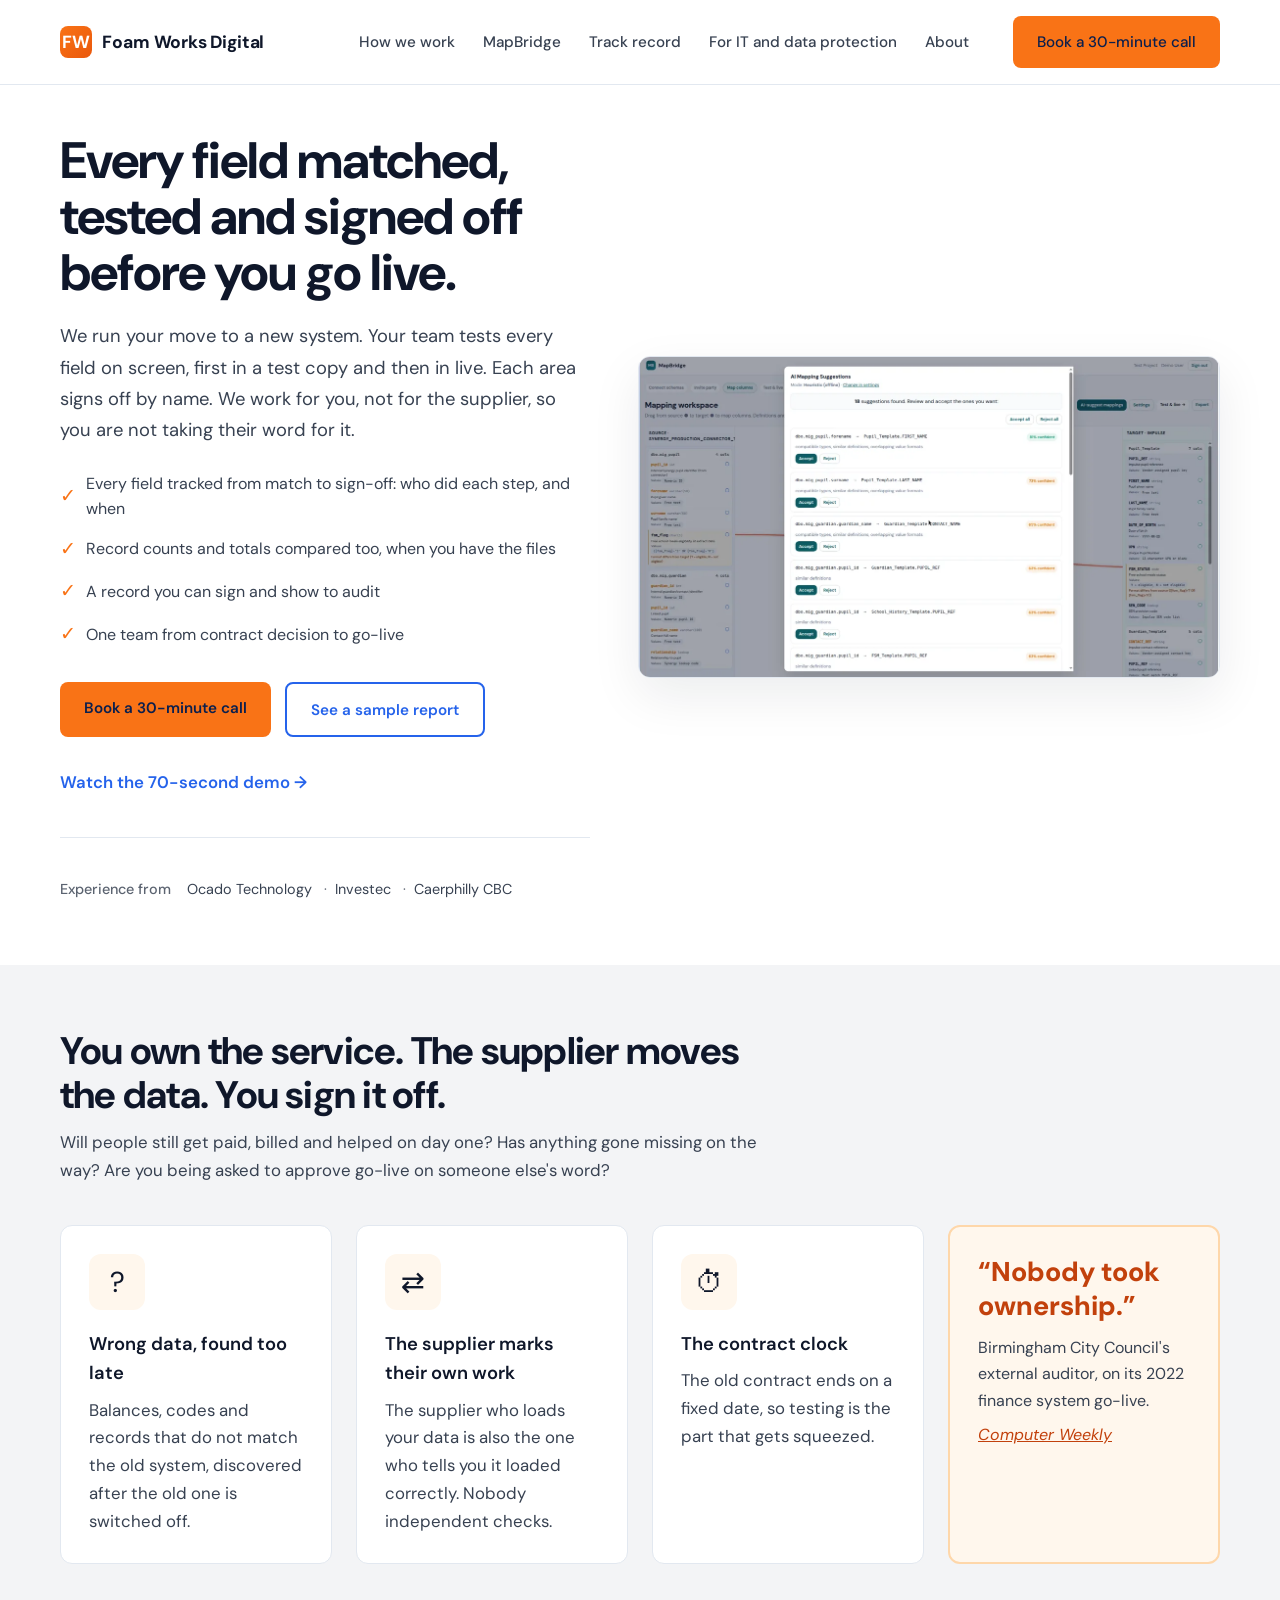
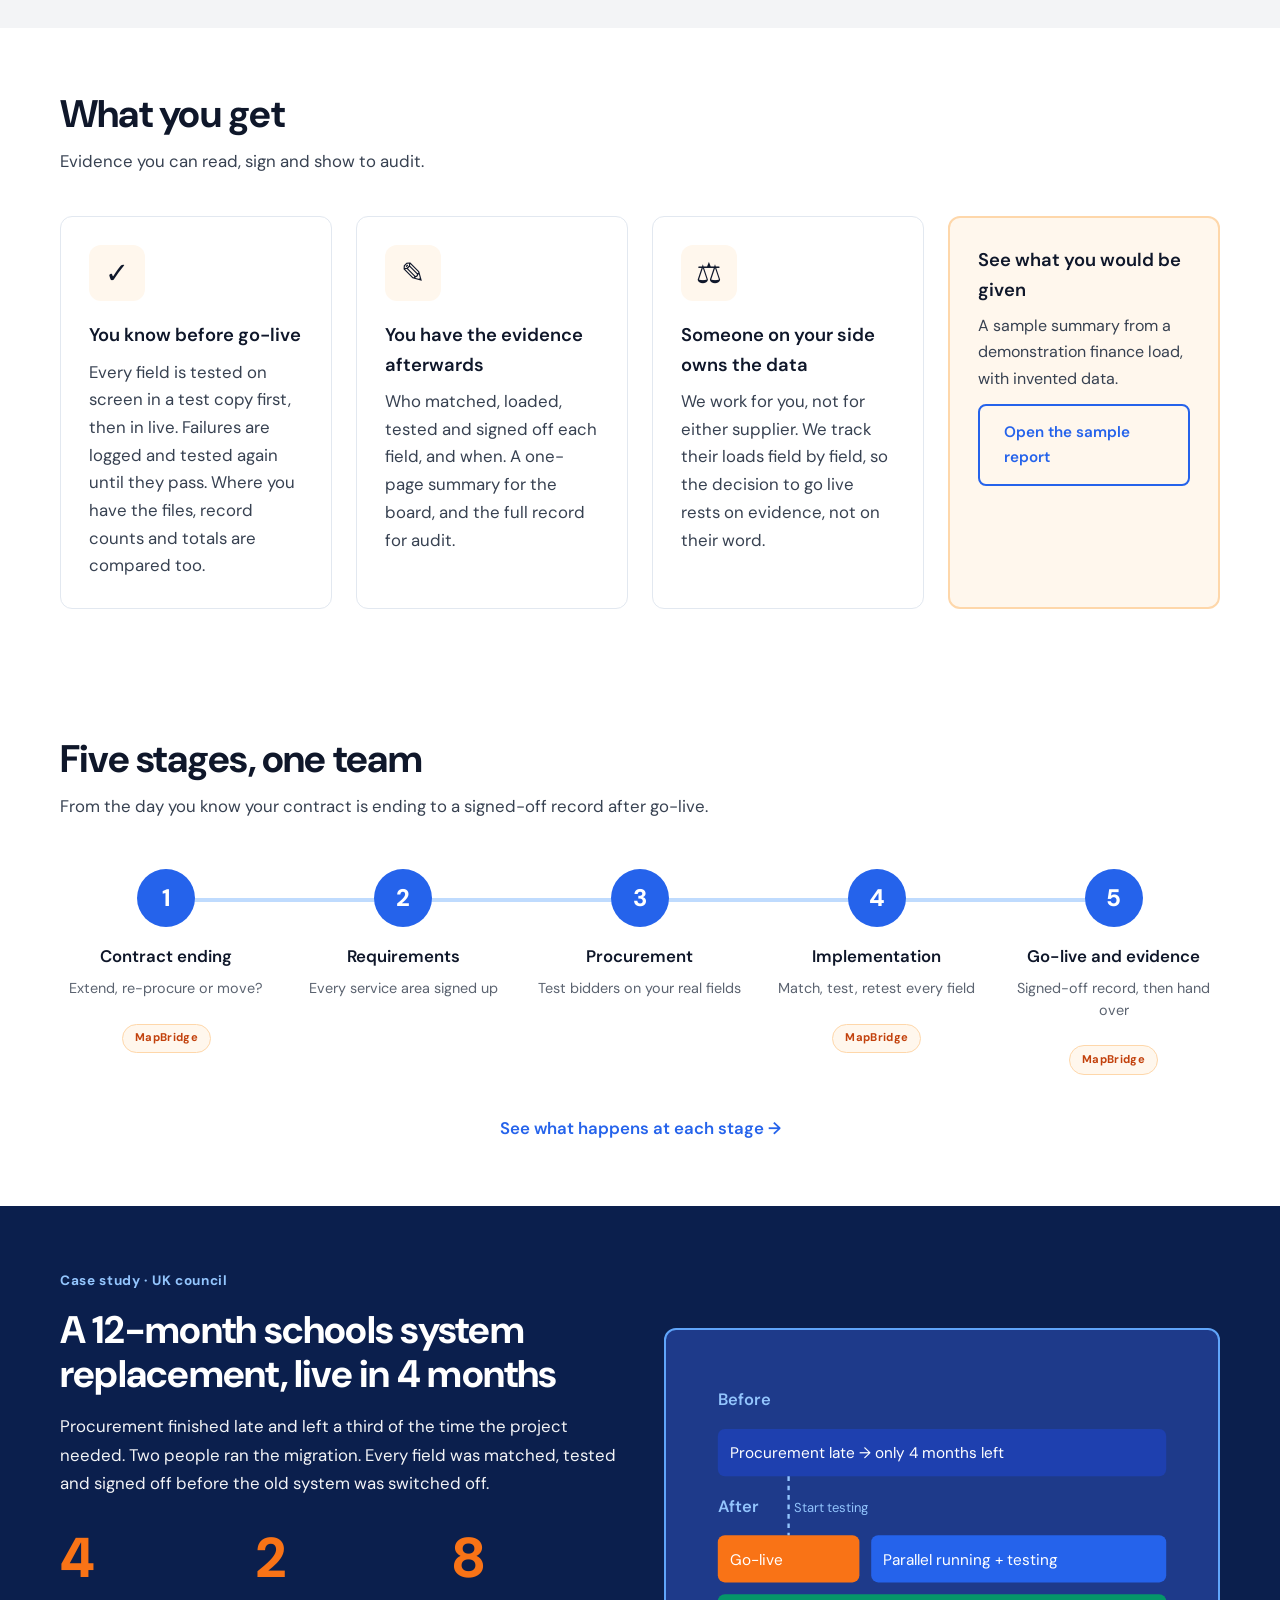
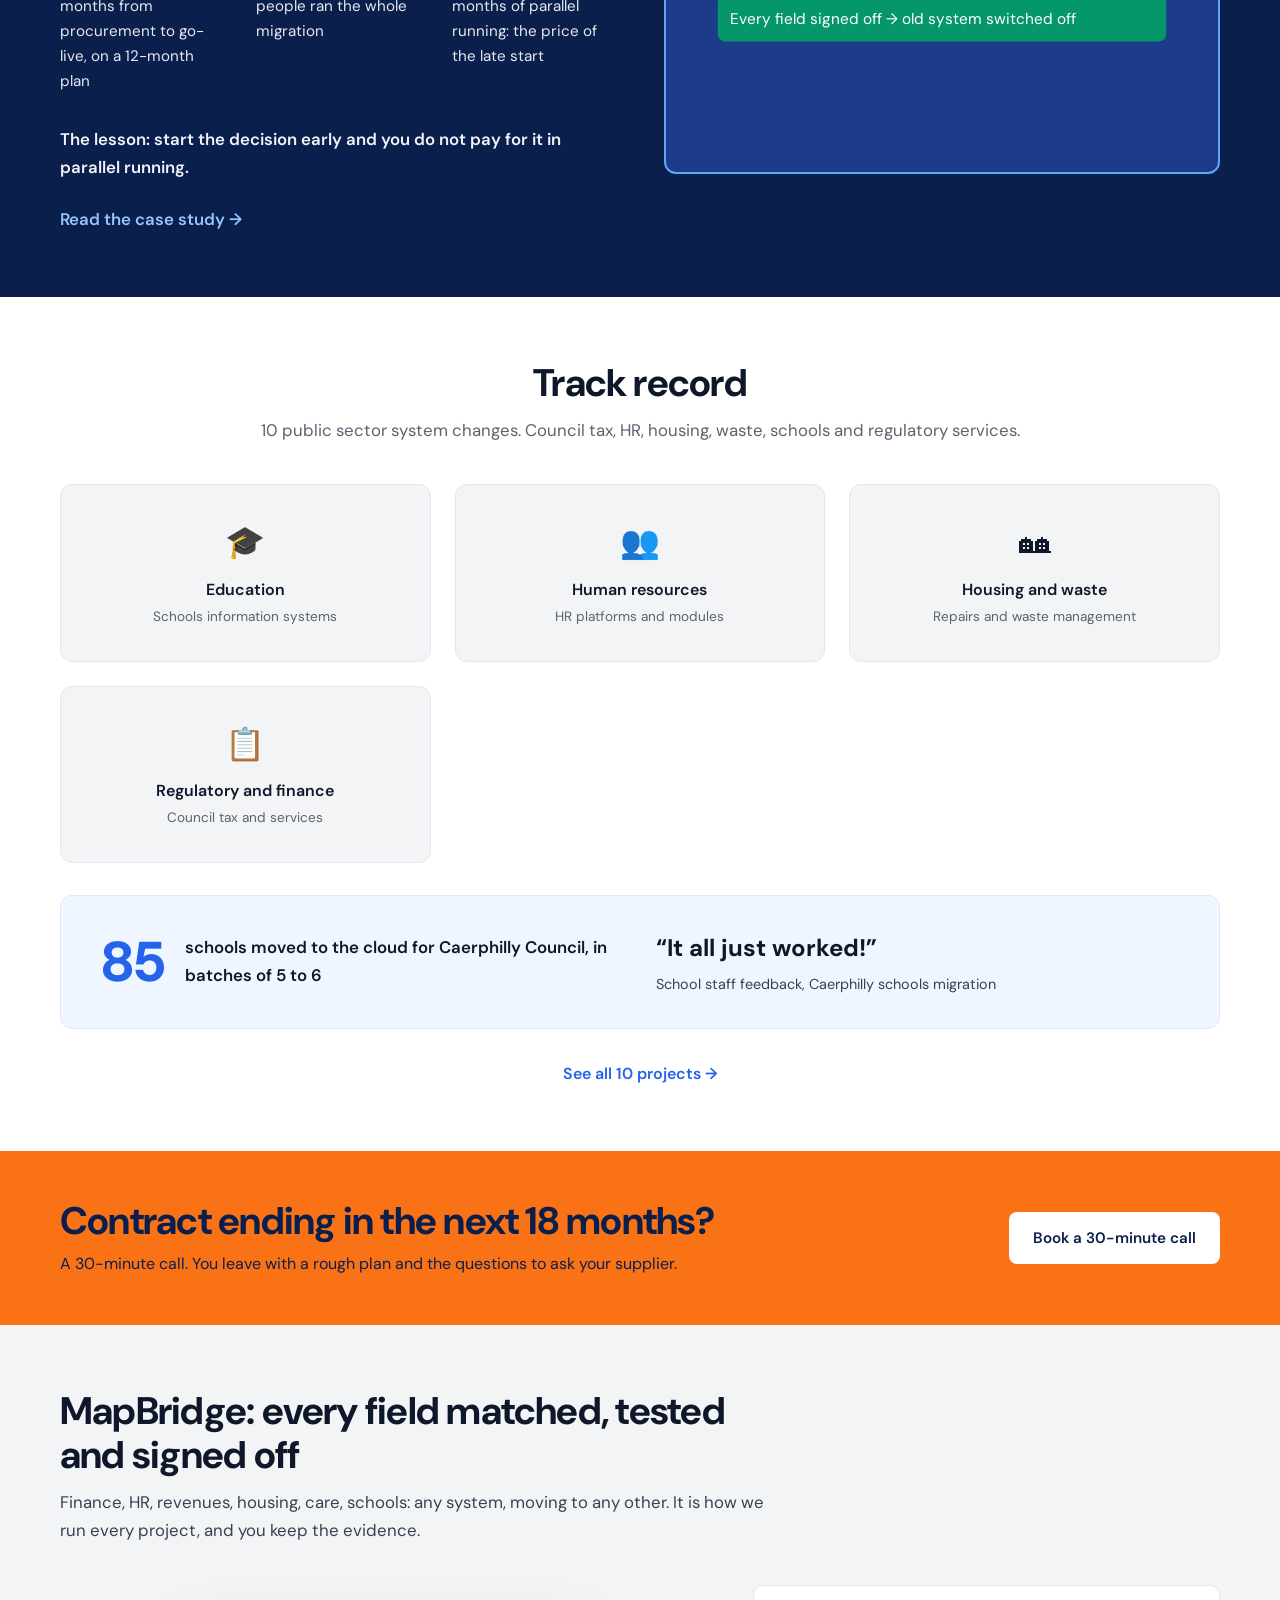
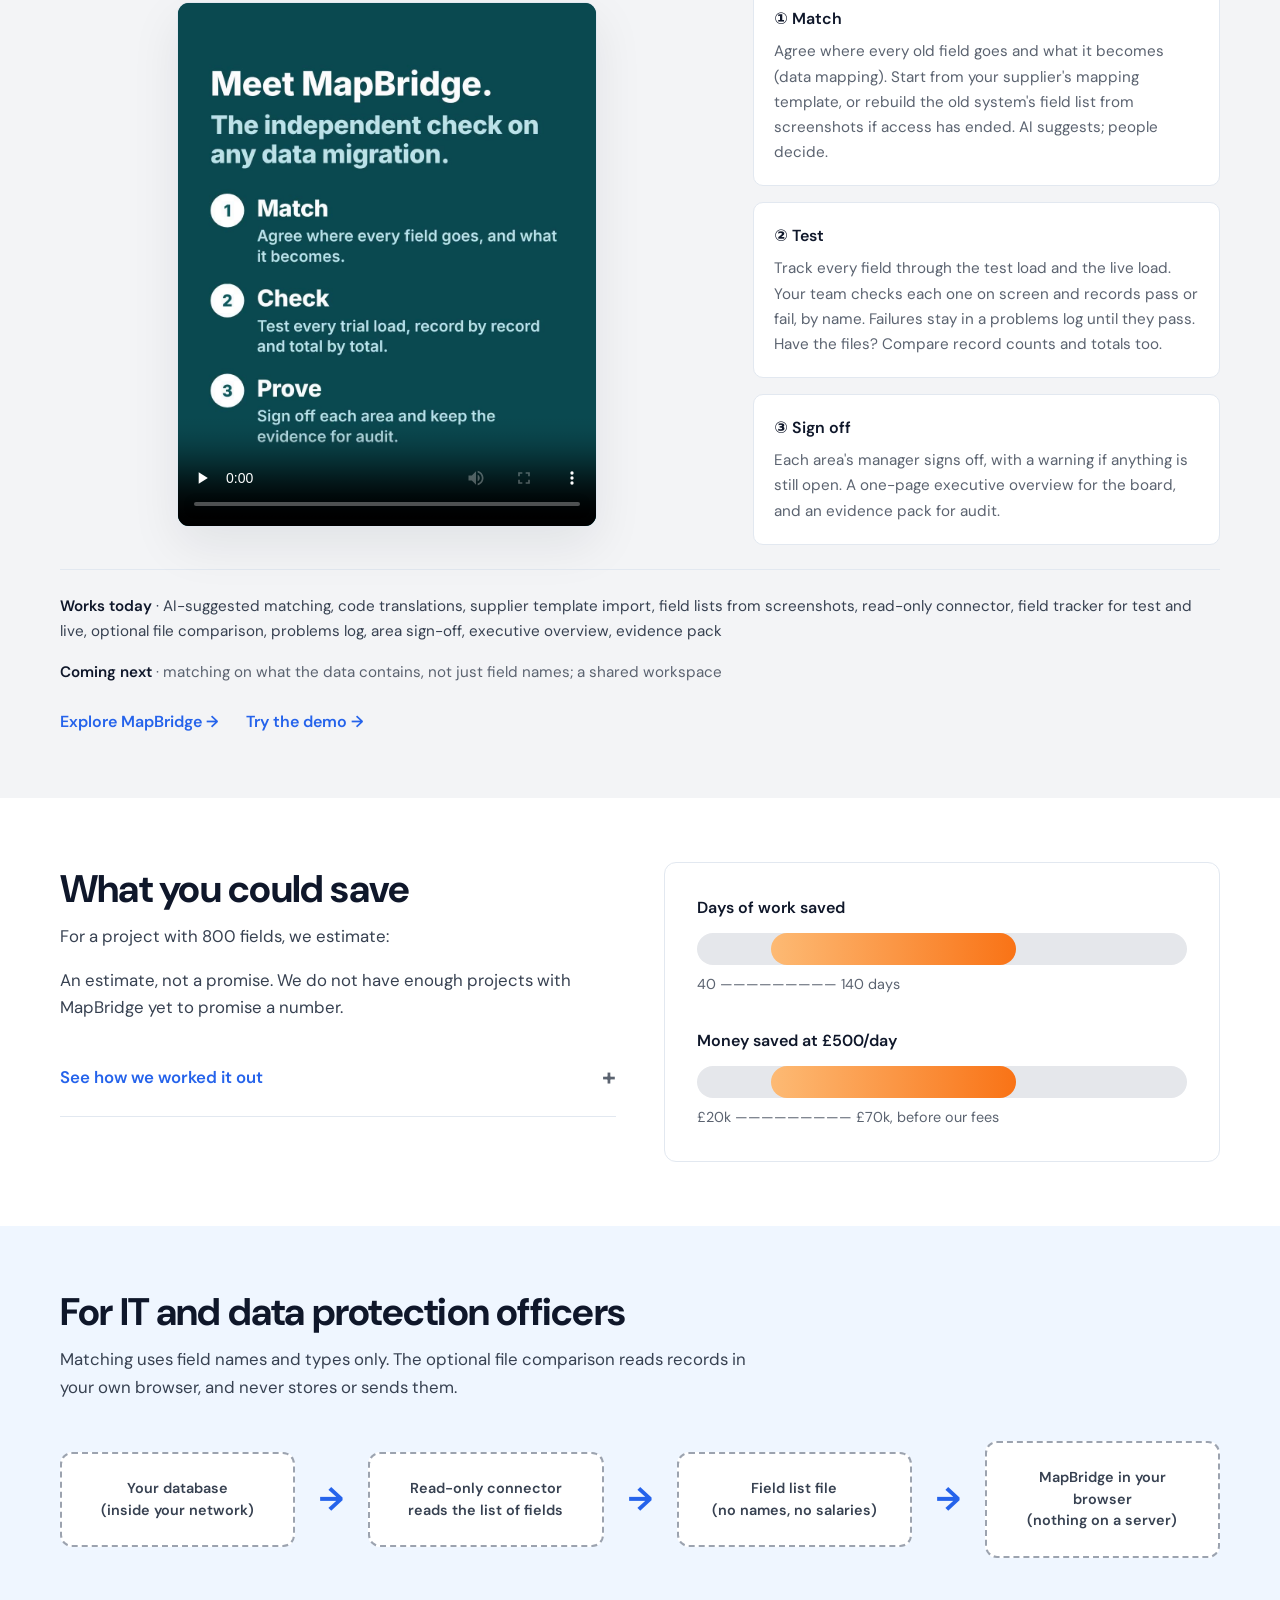
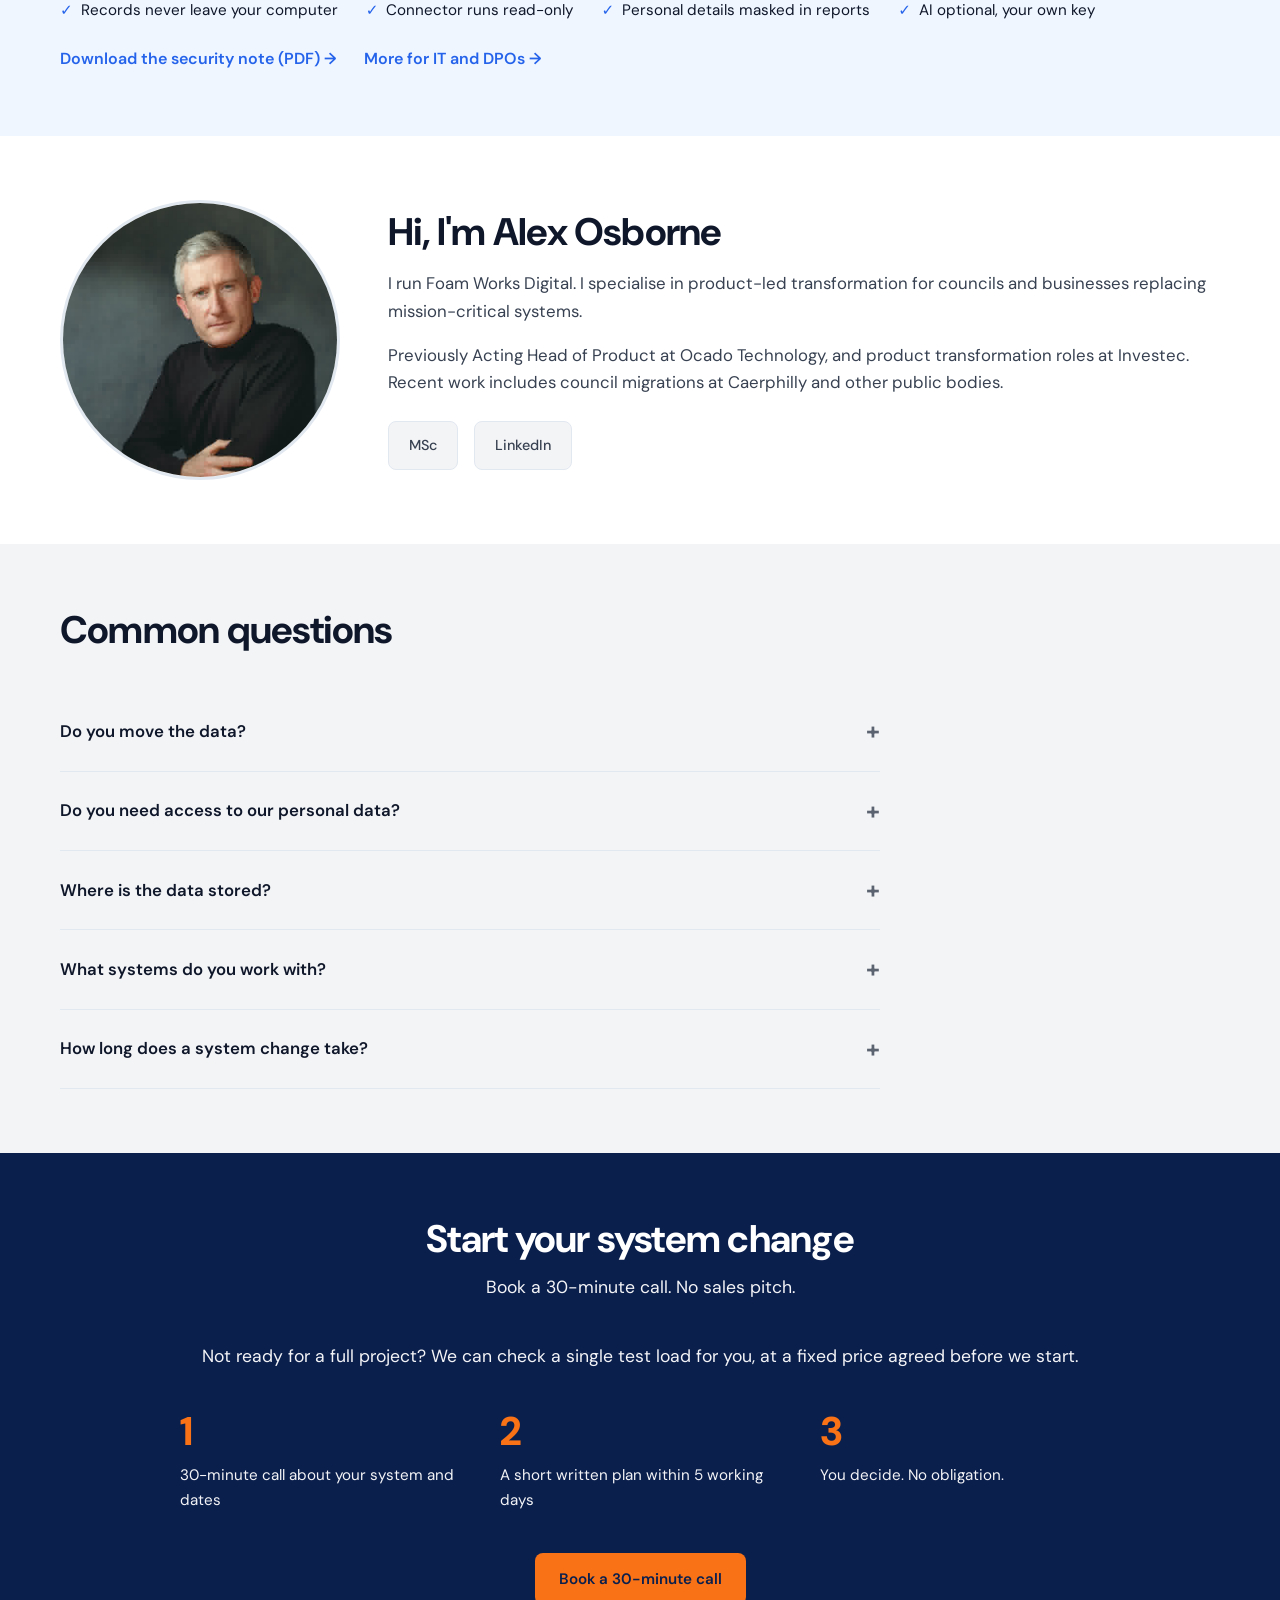
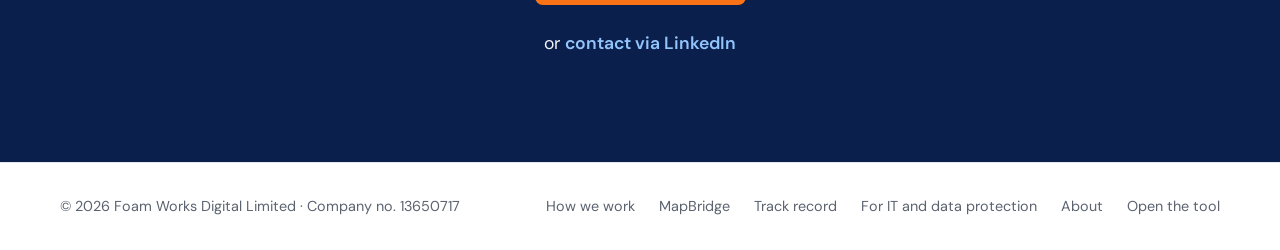
==== index.html @ 784fdf03 "Home page leads with field-by-field testing and sign-off The headline and promises led with comparin" ====
<!DOCTYPE html>
<html lang="en">
<head>
  <meta charset="UTF-8">
  <meta name="viewport" content="width=device-width, initial-scale=1.0">
  
  <title>Foam Works Digital – moving councils to new systems</title>
  <meta name="description" content="We run your move to a new finance, HR, housing or case system. Every field matched, tested on screen and signed off, with the evidence kept for audit.">
  
  <!-- Open Graph / Facebook -->
  <meta property="og:type" content="website">
  <meta property="og:url" content="https://hyperalz.github.io/Migration-tool/">
  <meta property="og:title" content="Foam Works Digital – moving councils to new systems">
  <meta property="og:description" content="We run your move to a new finance, HR, housing or case system. Every field matched, tested on screen and signed off.">
  <meta property="og:image" content="https://hyperalz.github.io/Migration-tool/assets/mapbridge-hero-screenshot.png">

  <!-- Twitter -->
  <meta property="twitter:card" content="summary_large_image">
  <meta property="twitter:url" content="https://hyperalz.github.io/Migration-tool/">
  <meta property="twitter:title" content="Foam Works Digital – moving councils to new systems">
  <meta property="twitter:description" content="We move councils to new systems, from contract decision to go-live. Every field matched, tested on screen and signed off.">
  <meta property="twitter:image" content="https://hyperalz.github.io/Migration-tool/assets/mapbridge-hero-screenshot.png">
  
  <!-- Favicon -->
  <link rel="icon" type="image/svg+xml" href="data:image/svg+xml,<svg xmlns='http://www.w3.org/2000/svg' viewBox='0 0 100 100'><rect width='100' height='100' rx='22' fill='%23F97316'/><text x='50' y='67' font-family='Arial,sans-serif' font-size='46' font-weight='700' text-anchor='middle' fill='white'>FW</text></svg>">
  
  <link rel="preconnect" href="https://fonts.googleapis.com">
  <link rel="preconnect" href="https://fonts.gstatic.com" crossorigin>
  <link href="https://fonts.googleapis.com/css2?family=DM+Sans:opsz,wght@9..40,400;9..40,500;9..40,600;9..40,700&display=swap" rel="stylesheet">
  <script type="application/ld+json">
[
  {
    "@context": "https://schema.org",
    "@type": "ProfessionalService",
    "name": "Foam Works Digital",
    "legalName": "Foam Works Digital Limited",
    "url": "https://hyperalz.github.io/Migration-tool/",
    "image": "https://hyperalz.github.io/Migration-tool/assets/mapbridge-hero-screenshot.png",
    "description": "We move councils to new systems: finance, HR, housing, care and schools systems, from contract decision to signed-off go-live.",
    "areaServed": "GB",
    "founder": {
      "@type": "Person",
      "name": "Alex Osborne",
      "sameAs": "https://www.linkedin.com/in/alexosfwd/"
    }
  },
  {
    "@context": "https://schema.org",
    "@type": "FAQPage",
    "mainEntity": [
      {
        "@type": "Question",
        "name": "Do you move the data?",
        "acceptedAnswer": {
          "@type": "Answer",
          "text": "No. We help you and your supplier agree which fields match. Your supplier writes the queries that move the data."
        }
      },
      {
        "@type": "Question",
        "name": "Do you need access to our personal data?",
        "acceptedAnswer": {
          "@type": "Answer",
          "text": "Not to match fields: that uses field names and types only. For the optional file comparison, MapBridge reads extract files that contain real records, but only in your own browser. The rows are never saved or sent to us or any server, and fields marked as personal are masked in reports."
        }
      },
      {
        "@type": "Question",
        "name": "Where is the data stored?",
        "acceptedAnswer": {
          "@type": "Answer",
          "text": "In your web browser on your computer. Not on a server. When you close the browser, the data stays on your computer unless you clear your browser data."
        }
      },
      {
        "@type": "Question",
        "name": "What systems do you work with?",
        "acceptedAnswer": {
          "@type": "Answer",
          "text": "We work with finance, HR, housing, CRM, care and schools systems. The read-only connector supports SQL Server and Oracle. For other systems, we upload field lists as CSV or JSON."
        }
      },
      {
        "@type": "Question",
        "name": "How long does a system change take?",
        "acceptedAnswer": {
          "@type": "Answer",
          "text": "It depends on the size of your system and how much time you have before go-live. A typical project is 6 to 12 months. Start before your contract ends if you can."
        }
      }
    ]
  }
]
  </script>
  <link rel="canonical" href="https://hyperalz.github.io/Migration-tool/">
  <link rel="stylesheet" href="styles.css">
</head>
<body>
  <a href="#main" class="skip-link">Skip to main content</a>

  <!-- Navigation -->
  <nav>
    <div class="wrap nav-inner">
      <a href="index.html" class="logo">
        <div class="logo-mark">FW</div>
        Foam Works Digital
      </a>
      <div class="nav-links" id="nav-links">
        <a href="how-we-work.html">How we work</a>
        <a href="mapbridge.html">MapBridge</a>
        <a href="case-studies.html">Track record</a>
        <a href="it-and-dpo.html">For IT and data protection</a>
        <a href="about.html">About</a>
        <!-- TODO: Replace with real booking link when available -->
        <a href="https://www.linkedin.com/in/alexosfwd/" class="btn btn-primary" style="margin-left: 1rem;">Book a 30-minute call</a>
      </div>
      <button class="mobile-menu-btn" id="mobile-menu-btn" aria-label="Menu" aria-expanded="false" aria-controls="nav-links">
        <svg width="24" height="24" viewBox="0 0 24 24" fill="none" stroke="currentColor" stroke-width="2">
          <line x1="3" y1="12" x2="21" y2="12"></line>
          <line x1="3" y1="6" x2="21" y2="6"></line>
          <line x1="3" y1="18" x2="21" y2="18"></line>
        </svg>
      </button>
    </div>
  </nav>

  <main id="main">

  <!-- Hero -->
  <header class="hero">
    <div class="wrap">
      <div class="hero-grid">
        <div>
          <h1>Every field matched, tested and signed off before you go live.</h1>
          <p class="lead">We run your move to a new system. Your team tests every field on screen, first in a test copy and then in live. Each area signs off by name. We work for you, not for the supplier, so you are not taking their word for it.</p>
          <ul class="hero-checks">
            <li>Every field tracked from match to sign-off: who did each step, and when</li>
            <li>Record counts and totals compared too, when you have the files</li>
            <li>A record you can sign and show to audit</li>
            <li>One team from contract decision to go-live</li>
          </ul>
          <div class="hero-actions">
            <!-- TODO: Replace with real booking link -->
            <a href="https://www.linkedin.com/in/alexosfwd/" class="btn btn-primary">Book a 30-minute call</a>
            <a href="assets/sample-data-check-summary.pdf" class="btn btn-secondary">See a sample report</a>
          </div>
          <p class="hero-demo-link"><a href="#mapbridge">Watch the 70-second demo →</a></p>
          <div class="experience-strip">
            <span class="experience-label">Experience from</span>
            <div class="experience-items">
              <span>Ocado Technology</span>
              <span>Investec</span>
              <span>Caerphilly CBC</span>
            </div>
          </div>
        </div>
        <div class="hero-image">
          <img src="assets/mapbridge-suggestions.webp" width="1184" height="653" alt="MapBridge showing AI-suggested field matches with confidence scores and approval workflow">
        </div>
      </div>
    </div>
  </header>

  <!-- The problem, in the buyer's terms -->
  <section class="section-grey">
    <div class="wrap">
      <div class="section-head">
        <h2>You own the service. The supplier moves the data. You sign it off.</h2>
        <p>Will people still get paid, billed and helped on day one? Has anything gone missing on the way? Are you being asked to approve go-live on someone else's word?</p>
      </div>
      <div class="problem-grid">
        <div class="problem-card">
          <div class="problem-icon">?</div>
          <h3>Wrong data, found too late</h3>
          <p>Balances, codes and records that do not match the old system, discovered after the old one is switched off.</p>
        </div>
        <div class="problem-card">
          <div class="problem-icon">⇄</div>
          <h3>The supplier marks their own work</h3>
          <p>The supplier who loads your data is also the one who tells you it loaded correctly. Nobody independent checks.</p>
        </div>
        <div class="problem-card">
          <div class="problem-icon">⏱</div>
          <h3>The contract clock</h3>
          <p>The old contract ends on a fixed date, so testing is the part that gets squeezed.</p>
        </div>
        <div class="problem-card stat-card">
          <div class="big-number" style="font-size:1.7rem;line-height:1.25">“Nobody took ownership.”</div>
          <p>Birmingham City Council's external auditor, on its 2022 finance system go-live.</p>
          <p class="stat-source"><a href="https://www.computerweekly.com/news/366620333/Why-did-IT-suppliers-allow-Birmingham-City-Council-to-go-live-with-Oracle" target="_blank" rel="noopener">Computer Weekly</a></p>
        </div>
      </div>
    </div>
  </section>

  <!-- What you get -->
  <section class="section-white">
    <div class="wrap">
      <div class="section-head">
        <h2>What you get</h2>
        <p>Evidence you can read, sign and show to audit.</p>
      </div>
      <div class="problem-grid">
        <div class="problem-card">
          <div class="problem-icon">✓</div>
          <h3>You know before go-live</h3>
          <p>Every field is tested on screen in a test copy first, then in live. Failures are logged and tested again until they pass. Where you have the files, record counts and totals are compared too.</p>
        </div>
        <div class="problem-card">
          <div class="problem-icon">✎</div>
          <h3>You have the evidence afterwards</h3>
          <p>Who matched, loaded, tested and signed off each field, and when. A one-page summary for the board, and the full record for audit.</p>
        </div>
        <div class="problem-card">
          <div class="problem-icon">⚖</div>
          <h3>Someone on your side owns the data</h3>
          <p>We work for you, not for either supplier. We track their loads field by field, so the decision to go live rests on evidence, not on their word.</p>
        </div>
        <div class="problem-card stat-card">
          <h3>See what you would be given</h3>
          <p>A sample summary from a demonstration finance load, with invented data.</p>
          <p style="margin-top:0.75rem"><a href="assets/sample-data-check-summary.pdf" class="btn btn-secondary">Open the sample report</a></p>
        </div>
      </div>
    </div>
  </section>

  <!-- Five stages -->
  <section class="section-white" id="stages">
    <div class="wrap">
      <div class="section-head">
        <h2>Five stages, one team</h2>
        <p>From the day you know your contract is ending to a signed-off record after go-live.</p>
      </div>
      <div class="timeline">
        <div class="timeline-step">
          <div class="step-number">1</div>
          <div class="step-title">Contract ending</div>
          <p class="step-desc">Extend, re-procure or move?</p>
          <span class="mapbridge-badge">MapBridge</span>
        </div>
        <div class="timeline-step">
          <div class="step-number">2</div>
          <div class="step-title">Requirements</div>
          <p class="step-desc">Every service area signed up</p>
        </div>
        <div class="timeline-step">
          <div class="step-number">3</div>
          <div class="step-title">Procurement</div>
          <p class="step-desc">Test bidders on your real fields</p>
        </div>
        <div class="timeline-step">
          <div class="step-number">4</div>
          <div class="step-title">Implementation</div>
          <p class="step-desc">Match, test, retest every field</p>
          <span class="mapbridge-badge">MapBridge</span>
        </div>
        <div class="timeline-step">
          <div class="step-number">5</div>
          <div class="step-title">Go-live and evidence</div>
          <p class="step-desc">Signed-off record, then hand over</p>
          <span class="mapbridge-badge">MapBridge</span>
        </div>
      </div>
      <div class="timeline-cta">
        <a href="how-we-work.html">See what happens at each stage →</a>
      </div>
    </div>
  </section>

  <!-- Case study -->
  <section class="section-navy">
    <div class="wrap">
      <div class="case-study-grid">
        <div>
          <p class="case-label">Case study · UK council</p>
          <h2>A 12-month schools system replacement, live in 4 months</h2>
          <p class="case-summary">Procurement finished late and left a third of the time the project needed. Two people ran the migration. Every field was matched, tested and signed off before the old system was switched off.</p>
          <div class="case-numbers">
            <div class="case-number">
              <div class="big-number">4</div>
              <p>months from procurement to go-live, on a 12-month plan</p>
            </div>
            <div class="case-number">
              <div class="big-number">2</div>
              <p>people ran the whole migration</p>
            </div>
            <div class="case-number">
              <div class="big-number">8</div>
              <p>months of parallel running: the price of the late start</p>
            </div>
          </div>
          <p class="case-lesson">The lesson: start the decision early and you do not pay for it in parallel running.</p>
          <!-- TODO: Add named or anonymised quote with permission from council
          <p class="case-quote">"Quote from the council's project sponsor." — Name, Role</p>
          -->
          <a href="case-studies.html" class="case-link">Read the case study →</a>
        </div>
        <div class="case-timeline">
          <svg viewBox="0 0 400 300" xmlns="http://www.w3.org/2000/svg">
            <text x="10" y="30" fill="#93c5fd" font-size="14" font-weight="600">Before</text>
            <rect x="10" y="50" width="380" height="40" fill="#1e40af" rx="6"/>
            <text x="20" y="75" fill="white" font-size="13">Procurement late → only 4 months left</text>
            
            <text x="10" y="120" fill="#93c5fd" font-size="14" font-weight="600">After</text>
            <rect x="10" y="140" width="120" height="40" fill="#F97316" rx="6"/>
            <text x="20" y="165" fill="white" font-size="13">Go-live</text>
            
            <rect x="140" y="140" width="250" height="40" fill="#2563EB" rx="6"/>
            <text x="150" y="165" fill="white" font-size="13">Parallel running + testing</text>
            
            <rect x="10" y="190" width="380" height="40" fill="#059669" rx="6"/>
            <text x="20" y="215" fill="white" font-size="13">Every field signed off → old system switched off</text>
            
            <line x1="70" y1="90" x2="70" y2="140" stroke="#93c5fd" stroke-width="2" stroke-dasharray="4"/>
            <text x="75" y="120" fill="#93c5fd" font-size="11">Start testing</text>
          </svg>
        </div>
      </div>
      <!-- TODO: Confirm council consent before publishing case study details -->
    </div>
  </section>

  <!-- Track Record Strip -->
  <section class="section-white">
    <div class="wrap">
      <div style="text-align: center; margin-bottom: 2.5rem;">
        <h2>Track record</h2>
        <p style="color: var(--muted); margin-top: 0.5rem;">10 public sector system changes. Council tax, HR, housing, waste, schools and regulatory services.</p>
      </div>
      <div style="display: grid; grid-template-columns: repeat(auto-fit, minmax(280px, 1fr)); gap: 1.5rem; margin-bottom: 2rem;">
        <div style="background: var(--grey-bg); border: 1px solid var(--line); border-radius: var(--radius); padding: 2rem; text-align: center;">
          <div style="font-size: 2rem; margin-bottom: 0.5rem;">🎓</div>
          <h3 style="font-size: 1rem; margin-bottom: 0.25rem;">Education</h3>
          <p style="font-size: 0.85rem; color: var(--muted);">Schools information systems</p>
        </div>
        <div style="background: var(--grey-bg); border: 1px solid var(--line); border-radius: var(--radius); padding: 2rem; text-align: center;">
          <div style="font-size: 2rem; margin-bottom: 0.5rem;">👥</div>
          <h3 style="font-size: 1rem; margin-bottom: 0.25rem;">Human resources</h3>
          <p style="font-size: 0.85rem; color: var(--muted);">HR platforms and modules</p>
        </div>
        <div style="background: var(--grey-bg); border: 1px solid var(--line); border-radius: var(--radius); padding: 2rem; text-align: center;">
          <div style="font-size: 2rem; margin-bottom: 0.5rem;">🏘</div>
          <h3 style="font-size: 1rem; margin-bottom: 0.25rem;">Housing and waste</h3>
          <p style="font-size: 0.85rem; color: var(--muted);">Repairs and waste management</p>
        </div>
        <div style="background: var(--grey-bg); border: 1px solid var(--line); border-radius: var(--radius); padding: 2rem; text-align: center;">
          <div style="font-size: 2rem; margin-bottom: 0.5rem;">📋</div>
          <h3 style="font-size: 1rem; margin-bottom: 0.25rem;">Regulatory and finance</h3>
          <p style="font-size: 0.85rem; color: var(--muted);">Council tax and services</p>
        </div>
      </div>
      <figure class="proof-card">
        <div class="proof-stat">
          <div class="big-number">85</div>
          <p>schools moved to the cloud for Caerphilly Council, in batches of 5 to 6</p>
        </div>
        <blockquote>
          <p>“It all just worked!”</p>
          <figcaption>School staff feedback, Caerphilly schools migration</figcaption>
        </blockquote>
      </figure>
      <div style="text-align: center;">
        <a href="case-studies.html" style="color: var(--blue); font-weight: 600; text-decoration: none; font-size: 1rem;">See all 10 projects →</a>
      </div>
    </div>
  </section>

  <!-- Mid-page CTA -->
  <section class="section-orange" style="padding: 3rem 0;">
    <div class="wrap cta-band">
      <div>
        <h2>Contract ending in the next 18 months?</h2>
        <p>A 30-minute call. You leave with a rough plan and the questions to ask your supplier.</p>
      </div>
      <!-- TODO: Replace with real booking link -->
      <a href="https://www.linkedin.com/in/alexosfwd/" class="btn btn-white">Book a 30-minute call</a>
    </div>
  </section>

  <!-- MapBridge -->
  <section class="section-grey" id="mapbridge">
    <div class="wrap">
      <div class="section-head">
        <h2>MapBridge: every field matched, tested and signed off</h2>
        <p>Finance, HR, revenues, housing, care, schools: any system, moving to any other. It is how we run every project, and you keep the evidence.</p>
      </div>
      <div class="mapbridge-grid">
        <div class="mapbridge-screenshot mapbridge-video">
          <video controls preload="none" playsinline poster="assets/mapbridge-demo-poster.jpg" width="1080" height="1350" style="width:100%;height:auto;display:block;background:#0b4a50">
            <source src="assets/mapbridge-demo.mp4" type="video/mp4">
            <a href="assets/mapbridge-demo.mp4">Watch the MapBridge demo (MP4, 70 seconds)</a>
          </video>
        </div>
        <div class="feature-cards">
          <div class="feature-card">
            <h3>① Match</h3>
            <p>Agree where every old field goes and what it becomes (data mapping). Start from your supplier's mapping template, or rebuild the old system's field list from screenshots if access has ended. AI suggests; people decide.</p>
          </div>
          <div class="feature-card">
            <h3>② Test</h3>
            <p>Track every field through the test load and the live load. Your team checks each one on screen and records pass or fail, by name. Failures stay in a problems log until they pass. Have the files? Compare record counts and totals too.</p>
          </div>
          <div class="feature-card">
            <h3>③ Sign off</h3>
            <p>Each area's manager signs off, with a warning if anything is still open. A one-page executive overview for the board, and an evidence pack for audit.</p>
          </div>
        </div>
      </div>
      <div class="feature-status">
        <p><strong>Works today</strong> · AI-suggested matching, code translations, supplier template import, field lists from screenshots, read-only connector, field tracker for test and live, optional file comparison, problems log, area sign-off, executive overview, evidence pack</p>
        <p><span><strong>Coming next</strong> · matching on what the data contains, not just field names; a shared workspace</span></p>
      </div>
      <div class="feature-links">
        <a href="mapbridge.html">Explore MapBridge →</a>
        <a href="app.html">Try the demo →</a>
      </div>
    </div>
  </section>

  <!-- What you could save -->
  <section class="section-white">
    <div class="wrap">
      <div class="savings-grid">
        <div class="section-head">
          <h2>What you could save</h2>
          <p>For a project with 800 fields, we estimate:</p>
          <p class="savings-note">An estimate, not a promise. We do not have enough projects with MapBridge yet to promise a number. </p>
          <details class="savings-working">
            <summary>See how we worked it out</summary>
            <p>40 to 140 days across 800 fields is roughly 25 to 80 minutes saved per field. That is the time spent finding the matching field, agreeing code translations, writing the first SQL and chasing sign-off by email and spreadsheet.</p>
            <p>Money saved is those days at a £500 day rate: 40 × £500 = £20k, 140 × £500 = £70k. Your day rate and field count will change the answer.</p>
          </details>
        </div>
        <div class="savings-chart">
          <div class="bar-group">
            <div class="bar-label">Days of work saved</div>
            <div class="bar">
              <div class="bar-fill" style="left: 15%; right: 35%;"></div>
            </div>
            <div class="bar-range">40 ————————— 140 days</div>
          </div>
          <div class="bar-group">
            <div class="bar-label">Money saved at £500/day</div>
            <div class="bar">
              <div class="bar-fill" style="left: 15%; right: 35%;"></div>
            </div>
            <div class="bar-range">£20k ————————— £70k, before our fees</div>
          </div>
        </div>
      </div>
    </div>
  </section>

  <!-- For IT & DPOs -->
  <section class="section-blue-light">
    <div class="wrap">
      <div class="section-head">
        <h2>For IT and data protection officers</h2>
        <p>Matching uses field names and types only. The optional file comparison reads records in your own browser, and never stores or sends them.</p>
      </div>
      <div class="data-flow">
        <div class="flow-box">
          Your database<br>(inside your network)
        </div>
        <div class="flow-arrow">→</div>
        <div class="flow-box">
          Read-only connector<br>reads the list of fields
        </div>
        <div class="flow-arrow">→</div>
        <div class="flow-box">
          Field list file<br>(no names, no salaries)
        </div>
        <div class="flow-arrow">→</div>
        <div class="flow-box">
          MapBridge in your browser<br>(nothing on a server)
        </div>
      </div>
      <div class="flow-checks">
        <span>Records never leave your computer</span>
        <span>Connector runs read-only</span>
        <span>Personal details masked in reports</span>
        <span>AI optional, your own key</span>
      </div>
      <div class="flow-link">
        <a href="assets/mapbridge-security-note.pdf">Download the security note (PDF) →</a>
        <a href="it-and-dpo.html">More for IT and DPOs →</a>
      </div>
    </div>
  </section>

  <!-- About -->
  <section class="section-white">
    <div class="wrap">
      <div class="about-grid">
        <img src="assets/alex-osborne.jpg" width="560" height="560" loading="lazy" alt="Alex Osborne" class="headshot" style="object-fit: cover;">
        <div class="about-bio">
          <h2>Hi, I'm Alex Osborne</h2>
          <p>I run Foam Works Digital. I specialise in product-led transformation for councils and businesses replacing mission-critical systems.</p>
          <p>Previously Acting Head of Product at Ocado Technology, and product transformation roles at Investec. Recent work includes council migrations at Caerphilly and other public bodies.</p>
          <div class="credentials">
            <div class="credential-box">MSc</div>
            <a href="https://www.linkedin.com/in/alexosfwd/" class="credential-box">LinkedIn</a>
          </div>
        </div>
      </div>
    </div>
  </section>

  <!-- FAQ -->
  <section class="section-grey">
    <div class="wrap">
      <div class="section-head">
        <h2>Common questions</h2>
      </div>
      <div class="faq-list">
        <details>
          <summary>Do you move the data?</summary>
          <p>No. We help you and your supplier agree which fields match. Your supplier writes the queries that move the data.</p>
        </details>
        <details>
          <summary>Do you need access to our personal data?</summary>
          <p>Not to match fields: that uses field names and types only. For the optional file comparison, MapBridge reads extract files that contain real records, but only in your own browser. The rows are never saved or sent to us or any server, and fields marked as personal are masked in reports.</p>
        </details>
        <details>
          <summary>Where is the data stored?</summary>
          <p>In your web browser on your computer. Not on a server. When you close the browser, the data stays on your computer unless you clear your browser data.</p>
        </details>
        <details>
          <summary>What systems do you work with?</summary>
          <p>We work with finance, HR, housing, CRM, care and schools systems. The read-only connector supports SQL Server and Oracle. For other systems, we upload field lists as CSV or JSON.</p>
        </details>
        <details>
          <summary>How long does a system change take?</summary>
          <p>It depends on the size of your system and how much time you have before go-live. A typical project is 6 to 12 months. Start before your contract ends if you can.</p>
        </details>
      </div>
    </div>
  </section>

  <!-- Final CTA -->
  <section class="section-navy">
    <div class="wrap final-cta">
      <h2>Start your system change</h2>
      <p>Book a 30-minute call. No sales pitch.</p>
      <p>Not ready for a full project? We can check a single test load for you, at a fixed price agreed before we start.</p>
      <div class="next-steps">
        <div class="next-step">
          <div class="step-num">1</div>
          <p>30-minute call about your system and dates</p>
        </div>
        <div class="next-step">
          <div class="step-num">2</div>
          <p>A short written plan within 5 working days</p>
        </div>
        <div class="next-step">
          <div class="step-num">3</div>
          <p>You decide. No obligation.</p>
        </div>
      </div>
      <!-- TODO: Replace with real booking link and email address -->
      <a href="https://www.linkedin.com/in/alexosfwd/" class="btn btn-primary">Book a 30-minute call</a>
      <p class="contact-options">or <a href="https://www.linkedin.com/in/alexosfwd/">contact via LinkedIn</a></p>
    </div>
  </section>

  </main>

  <!-- Footer -->
  <footer>
    <div class="wrap footer-inner">
      <div>
        © 2026 Foam Works Digital Limited · Company no. 13650717
      </div>
      <div class="footer-links">
        <a href="how-we-work.html">How we work</a>
        <a href="mapbridge.html">MapBridge</a>
        <a href="case-studies.html">Track record</a>
        <a href="it-and-dpo.html">For IT and data protection</a>
        <a href="about.html">About</a>
        <a href="app.html">Open the tool</a>
      </div>
    </div>
  </footer>

  <script>
    // Mobile menu toggle
    const mobileMenuBtn = document.getElementById('mobile-menu-btn');
    const navLinks = document.getElementById('nav-links');
    
    if (mobileMenuBtn && navLinks) {
      mobileMenuBtn.addEventListener('click', () => {
        const open = navLinks.classList.toggle('active');
        mobileMenuBtn.setAttribute('aria-expanded', open);
      });
      
      // Close mobile menu when clicking a link
      navLinks.querySelectorAll('a').forEach(link => {
        link.addEventListener('click', () => {
          navLinks.classList.remove('active');
          mobileMenuBtn.setAttribute('aria-expanded', 'false');
        });
      });
    }
  </script>
</body>
</html>
---- styles.css ----
:root {
      --bg: #f8fafc;
      --surface: #ffffff;
      --ink: #0f172a;
      --text: #374151;
      --muted: #5B6370;
      --line: #e2e8f0;
      --orange: #F97316;
      --orange-dark: #C2410C;
      --orange-light: #fff7ed;
      --blue: #2563EB;
      --blue-light: #eff6ff;
      --navy: #0b1f4d;
      --grey-bg: #f3f4f6;
      --shadow: 0 18px 50px rgba(15, 23, 42, 0.08);
      --radius: 12px;
    }
    
    * { box-sizing: border-box; margin: 0; padding: 0; }

    body {
      font-family: "DM Sans", system-ui, sans-serif;
      background: var(--bg);
      color: var(--ink);
      line-height: 1.6;
    }

    a { color: inherit; text-decoration: none; }
    
    .wrap {
      width: min(1160px, calc(100% - 2rem));
      margin: 0 auto;
    }

    /* Nav */
    nav {
      position: sticky;
      top: 0;
      z-index: 50;
      backdrop-filter: blur(12px);
      background: rgba(255, 255, 255, 0.95);
      border-bottom: 1px solid var(--line);
    }

    .nav-inner {
      display: flex;
      align-items: center;
      justify-content: space-between;
      padding: 1rem 0;
      gap: 2rem;
    }

    .logo {
      display: flex;
      align-items: center;
      gap: 0.65rem;
      font-weight: 700;
      font-size: 1.1rem;
      letter-spacing: -0.01em;
    }

    .logo-mark {
      width: 32px;
      height: 32px;
      border-radius: 8px;
      background: linear-gradient(135deg, var(--orange), #ea580c);
      display: grid;
      place-items: center;
      color: white;
      font-size: 1.1rem;
    }

    .nav-links {
      display: flex;
      align-items: center;
      gap: 1.75rem;
    }

    .nav-links a {
      font-size: 0.95rem;
      color: var(--text);
      font-weight: 500;
      transition: color 0.2s;
    }

    .nav-links a:hover {
      color: var(--orange-dark);
    }

    .mobile-menu-btn {
      display: none;
      background: none;
      border: none;
      cursor: pointer;
      padding: 0.5rem;
    }

    /* Buttons */
    .btn {
      display: inline-block;
      padding: 0.85rem 1.5rem;
      border-radius: 8px;
      font-weight: 600;
      font-size: 0.95rem;
      transition: all 0.2s;
      cursor: pointer;
      border: none;
    }

    .btn-primary {
      background: var(--orange);
      color: var(--navy);
    }

    .btn-primary:hover {
      background: #fb923c;
      transform: translateY(-1px);
      box-shadow: 0 4px 12px rgba(249, 115, 22, 0.3);
    }

    .btn-secondary {
      background: transparent;
      color: var(--blue);
      border: 2px solid var(--blue);
    }

    .btn-secondary:hover {
      background: var(--blue-light);
    }

    .btn-white {
      background: white;
      color: var(--navy);
    }

    .btn-white:hover {
      transform: translateY(-1px);
      box-shadow: 0 4px 12px rgba(0, 0, 0, 0.1);
    }

    /* Sections */
    section { padding: 4rem 0; }

    .section-white { background: white; }
    .section-grey { background: var(--grey-bg); }
    .section-navy { background: var(--navy); color: white; }
    .section-orange { background: var(--orange); color: var(--navy); }
    .section-blue-light { background: var(--blue-light); }

    .section-head {
      max-width: 720px;
      margin-bottom: 2.5rem;
    }

    .section-head h2 {
      font-size: clamp(1.8rem, 3vw, 2.4rem);
      letter-spacing: -0.02em;
      margin-bottom: 0.75rem;
      line-height: 1.15;
    }

    .section-head p { 
      color: var(--text);
      font-size: 1.05rem;
      line-height: 1.65;
    }

    .section-navy .section-head p,
    .section-orange .section-head p {
      color: var(--navy);
    }

    h1 {
      font-size: clamp(2.2rem, 5vw, 3.2rem);
      line-height: 1.1;
      letter-spacing: -0.02em;
      margin-bottom: 1.25rem;
      color: var(--ink);
    }

    h2 {
      font-size: clamp(1.8rem, 3vw, 2.4rem);
      letter-spacing: -0.02em;
      margin-bottom: 0.75rem;
      line-height: 1.15;
    }

    h3 {
      font-size: 1.15rem;
      margin-bottom: 0.5rem;
      font-weight: 600;
    }

    p {
      font-size: 1.05rem;
      line-height: 1.65;
      color: var(--text);
      margin-bottom: 1rem;
    }

    p:last-child {
      margin-bottom: 0;
    }

    .lead {
      font-size: 1.15rem;
      color: var(--text);
      margin-bottom: 1.5rem;
      line-height: 1.7;
    }

    /* Hero */
    .hero {
      padding: 3rem 0 4rem;
      background: white;
    }

    .hero-grid {
      display: grid;
      grid-template-columns: 1fr 1.1fr;
      gap: 3rem;
      align-items: center;
    }

    .hero-checks {
      list-style: none;
      margin: 1.5rem 0 2rem;
    }

    .hero-checks li {
      display: flex;
      align-items: center;
      gap: 0.65rem;
      margin-bottom: 0.75rem;
      font-size: 1rem;
      color: var(--text);
    }

    .hero-checks li::before {
      content: "✓";
      color: var(--orange);
      font-weight: 700;
      font-size: 1.2rem;
    }

    .hero-actions {
      display: flex;
      flex-wrap: wrap;
      gap: 0.85rem;
      margin-bottom: 2rem;
    }

    .hero-image {
      position: relative;
      border-radius: var(--radius);
      overflow: hidden;
      box-shadow: var(--shadow);
      border: 1px solid var(--line);
    }

    .hero-image img {
      width: 100%;
      height: auto;
      display: block;
    }

    .experience-strip {
      display: flex;
      align-items: center;
      gap: 1rem;
      margin-top: 2.5rem;
      padding-top: 2.5rem;
      border-top: 1px solid var(--line);
    }

    .experience-label {
      color: var(--muted);
      font-size: 0.9rem;
      font-weight: 500;
      white-space: nowrap;
    }

    .experience-items {
      display: flex;
      flex-wrap: wrap;
      gap: 0.5rem;
      font-size: 0.9rem;
      color: var(--text);
    }

    .experience-items span {
      white-space: nowrap;
    }

    .experience-items span:not(:last-child)::after {
      content: " ·";
      margin-left: 0.5rem;
      color: var(--muted);
    }

    /* Problem cards */
    .problem-grid {
      display: grid;
      grid-template-columns: repeat(auto-fit, minmax(240px, 1fr));
      gap: 1.5rem;
    }

    .problem-card {
      background: white;
      border: 1px solid var(--line);
      border-radius: var(--radius);
      padding: 1.75rem;
    }

    .problem-icon {
      width: 56px;
      height: 56px;
      border-radius: 12px;
      background: var(--orange-light);
      display: flex;
      align-items: center;
      justify-content: center;
      font-size: 1.8rem;
      margin-bottom: 1.25rem;
    }

    .stat-card {
      background: var(--orange-light);
      border: 2px solid #fed7aa;
    }

    .stat-card .big-number {
      font-size: 4rem;
      font-weight: 800;
      color: var(--orange-dark);
      line-height: 1;
      margin-bottom: 0.75rem;
    }

    .stat-card p {
      font-size: 1rem;
      margin-bottom: 0.5rem;
    }

    .stat-source {
      font-size: 0.85rem;
      color: var(--muted);
      font-style: italic;
    }

    .stat-source a {
      color: #c2410c;
      text-decoration: underline;
    }

    /* Timeline */
    .timeline {
      display: grid;
      grid-template-columns: repeat(5, 1fr);
      gap: 1.5rem;
      position: relative;
      margin-top: 3rem;
    }

    .timeline::before {
      content: "";
      position: absolute;
      top: 29px;
      left: 10%;
      right: 10%;
      height: 4px;
      background: #bfdbfe;
      z-index: 0;
    }

    .timeline-step {
      text-align: center;
      position: relative;
      z-index: 1;
    }

    .step-number {
      width: 58px;
      height: 58px;
      border-radius: 50%;
      background: var(--blue);
      color: white;
      font-weight: 800;
      font-size: 1.5rem;
      display: flex;
      align-items: center;
      justify-content: center;
      margin: 0 auto 1rem;
    }

    .step-title {
      font-size: 1.05rem;
      font-weight: 600;
      margin-bottom: 0.5rem;
      color: var(--ink);
    }

    .step-desc {
      font-size: 0.9rem;
      color: var(--muted);
      line-height: 1.5;
    }

    .mapbridge-badge {
      display: inline-block;
      font-size: 0.7rem;
      font-weight: 700;
      text-transform: none;
      letter-spacing: 0.03em;
      color: var(--orange-dark);
      background: var(--orange-light);
      border: 1px solid #fed7aa;
      border-radius: 20px;
      padding: 0.3rem 0.75rem;
      margin-top: 0.5rem;
    }

    .timeline-cta {
      text-align: center;
      margin-top: 2.5rem;
    }

    .timeline-cta a {
      color: var(--blue);
      font-weight: 600;
      font-size: 1.05rem;
    }

    .timeline-cta a:hover {
      text-decoration: underline;
    }

    /* Case study */
    .case-study-grid {
      display: grid;
      grid-template-columns: 1fr 1fr;
      gap: 3rem;
      align-items: center;
    }

    .case-label {
      color: #93c5fd;
      font-weight: 700;
      font-size: 0.85rem;
      text-transform: none;
      letter-spacing: 0.05em;
      margin-bottom: 1rem;
    }

    .section-navy h2 {
      color: white;
    }

    .case-numbers {
      display: grid;
      grid-template-columns: repeat(3, 1fr);
      gap: 2rem;
      margin: 2rem 0;
    }

    .case-number .big-number {
      font-size: 3.5rem;
      font-weight: 800;
      color: var(--orange);
      line-height: 1;
      margin-bottom: 0.5rem;
    }

    .case-number p {
      font-size: 0.95rem;
      color: rgba(255, 255, 255, 0.9);
    }

    .case-quote {
      font-style: italic;
      font-size: 1.05rem;
      color: rgba(255, 255, 255, 0.95);
      margin: 1.5rem 0;
      line-height: 1.7;
    }

    .case-link {
      color: #93c5fd;
      font-weight: 600;
      font-size: 1.05rem;
    }

    .case-link:hover {
      text-decoration: underline;
    }

    .case-timeline {
      background: #1e3a8a;
      border: 2px solid #60a5fa;
      border-radius: var(--radius);
      padding: 2.5rem;
      position: relative;
    }

    /* CTA band */
    .cta-band {
      display: flex;
      justify-content: space-between;
      align-items: center;
      gap: 2rem;
    }

    .cta-band h2 {
      color: var(--navy);
      margin-bottom: 0.5rem;
    }

    .cta-band p {
      color: var(--navy);
      font-size: 1rem;
    }

    /* MapBridge section */
    .mapbridge-grid {
      display: grid;
      grid-template-columns: 1.4fr 1fr;
      gap: 2.5rem;
      align-items: center;
      margin-top: 2.5rem;
    }

    .mapbridge-screenshot {
      border-radius: var(--radius);
      overflow: hidden;
      box-shadow: var(--shadow);
      border: 1px solid var(--line);
    }

    .mapbridge-screenshot img {
      width: 100%;
      height: auto;
      display: block;
    }

    .feature-cards {
      display: grid;
      gap: 1rem;
    }

    .feature-card {
      background: white;
      border: 1px solid var(--line);
      border-radius: 10px;
      padding: 1.25rem;
    }

    .feature-card h3 {
      font-size: 1rem;
      font-weight: 600;
      color: var(--ink);
    }

    .feature-status {
      margin-top: 1.5rem;
      padding-top: 1.5rem;
      border-top: 1px solid var(--line);
    }

    .feature-status p {
      font-size: 0.95rem;
    }

    .feature-status strong {
      font-weight: 600;
      color: var(--ink);
    }

    .feature-status span {
      color: var(--muted);
    }

    .feature-links {
      margin-top: 1.5rem;
    }

    .feature-links a {
      color: var(--blue);
      font-weight: 600;
      margin-right: 1.5rem;
    }

    .feature-links a:hover {
      text-decoration: underline;
    }

    /* Savings */
    .savings-grid {
      display: grid;
      grid-template-columns: 1fr 1fr;
      gap: 3rem;
      align-items: center;
    }

    .savings-chart {
      background: white;
      border: 1px solid var(--line);
      border-radius: var(--radius);
      padding: 2rem;
    }

    .bar-group {
      margin-bottom: 2rem;
    }

    .bar-group:last-child {
      margin-bottom: 0;
    }

    .bar-label {
      font-weight: 600;
      margin-bottom: 0.75rem;
      color: var(--ink);
    }

    .bar {
      height: 32px;
      background: #e5e7eb;
      border-radius: 16px;
      position: relative;
      margin-bottom: 0.5rem;
    }

    .bar-fill {
      position: absolute;
      top: 0;
      bottom: 0;
      background: linear-gradient(90deg, #fdba74, var(--orange));
      border-radius: 16px;
    }

    .bar-range {
      font-size: 0.9rem;
      color: var(--muted);
    }

    .savings-note {
      font-size: 0.85rem;
      color: var(--muted);
      margin-top: 0.75rem;
    }

    .savings-note a {
      color: var(--blue);
      font-weight: 600;
    }

    /* Data flow */
    .data-flow {
      display: flex;
      align-items: center;
      gap: 1.5rem;
      margin: 2.5rem 0;
    }

    .flow-box {
      flex: 1;
      background: white;
      border: 2px dashed #9ca3af;
      border-radius: var(--radius);
      padding: 1.5rem;
      text-align: center;
      font-size: 0.9rem;
      font-weight: 600;
      color: var(--text);
      line-height: 1.5;
    }

    .flow-arrow {
      font-size: 2rem;
      color: var(--blue);
      font-weight: 800;
    }

    .flow-checks {
      margin-top: 1.5rem;
      font-size: 0.95rem;
    }

    .flow-checks span {
      margin-right: 1.5rem;
    }

    .flow-checks span::before {
      content: "✓";
      color: var(--blue);
      font-weight: 700;
      margin-right: 0.5rem;
    }

    .flow-link {
      margin-top: 1.5rem;
    }

    .flow-link a {
      color: var(--blue);
      font-weight: 600;
    }

    .flow-link a:hover {
      text-decoration: underline;
    }

    /* About */
    .about-grid {
      display: grid;
      grid-template-columns: 280px 1fr;
      gap: 3rem;
      align-items: center;
    }

    .headshot {
      width: 280px;
      height: 280px;
      border-radius: 50%;
      background: var(--grey-bg);
      border: 3px solid var(--line);
      display: flex;
      align-items: center;
      justify-content: center;
      font-size: 4rem;
      font-weight: 700;
      color: var(--muted);
      object-fit: cover;
    }

    .about-bio h2 {
      margin-bottom: 1rem;
    }

    .credentials {
      display: flex;
      gap: 1rem;
      margin-top: 1.5rem;
    }

    .credential-box {
      background: var(--grey-bg);
      border: 1px solid var(--line);
      border-radius: 8px;
      padding: 0.75rem 1.25rem;
      font-size: 0.9rem;
      font-weight: 500;
      color: var(--text);
    }

    /* Project Cards */
    .project-card {
      background: white;
      border: 1px solid var(--line);
      border-radius: var(--radius);
      padding: 2rem;
      transition: transform 0.2s, box-shadow 0.2s;
    }

    .project-card:hover {
      transform: translateY(-2px);
      box-shadow: 0 4px 12px rgba(0, 0, 0, 0.08);
    }

    .project-icon {
      font-size: 2.5rem;
      margin-bottom: 1rem;
      line-height: 1;
    }

    .project-card h3 {
      font-size: 1.1rem;
      margin-bottom: 0.5rem;
      color: var(--ink);
    }

    .project-system {
      font-size: 0.9rem;
      font-weight: 600;
      color: var(--blue);
      margin-bottom: 0.75rem;
    }

    .project-desc {
      font-size: 0.95rem;
      color: var(--muted);
      margin-bottom: 1rem;
      line-height: 1.5;
    }

    .project-tags {
      display: flex;
      flex-wrap: wrap;
      gap: 0.5rem;
    }

    .tag {
      display: inline-block;
      background: var(--grey-bg);
      color: var(--text);
      font-size: 0.75rem;
      font-weight: 500;
      padding: 0.35rem 0.75rem;
      border-radius: 4px;
      border: 1px solid var(--line);
    }

    /* FAQ */
    .faq-list {
      max-width: 820px;
    }

    details {
      border-bottom: 1px solid var(--line);
      padding: 1.25rem 0;
    }

    summary {
      font-weight: 600;
      font-size: 1.05rem;
      cursor: pointer;
      display: flex;
      justify-content: space-between;
      align-items: center;
      list-style: none;
    }

    summary::-webkit-details-marker {
      display: none;
    }

    summary::after {
      content: "+";
      font-size: 1.5rem;
      font-weight: 700;
      color: var(--muted);
    }

    details[open] summary::after {
      content: "−";
    }

    details p {
      margin-top: 1rem;
      padding-right: 2rem;
    }

    /* Final CTA */
    .final-cta {
      text-align: center;
    }

    .final-cta h2 {
      color: white;
      margin-bottom: 0.75rem;
    }

    .final-cta > p {
      color: rgba(255, 255, 255, 0.95);
      font-size: 1.1rem;
      margin-bottom: 2.5rem;
    }

    .next-steps {
      display: grid;
      grid-template-columns: repeat(3, 1fr);
      gap: 2.5rem;
      max-width: 920px;
      margin: 0 auto 2.5rem;
      text-align: left;
    }

    .next-step .step-num {
      font-size: 2.5rem;
      font-weight: 800;
      color: var(--orange);
      line-height: 1;
      margin-bottom: 0.75rem;
    }

    .next-step p {
      font-size: 0.95rem;
      color: rgba(255, 255, 255, 0.95);
    }

    .contact-options {
      margin-top: 1.5rem;
      font-size: 0.95rem;
      color: rgba(255, 255, 255, 0.9);
    }

    .contact-options a {
      color: #93c5fd;
      font-weight: 600;
    }

    .contact-options a:hover {
      text-decoration: underline;
    }

    /* Footer */
    footer {
      background: white;
      border-top: 1px solid var(--line);
      padding: 2rem 0;
    }

    .footer-inner {
      display: flex;
      justify-content: space-between;
      align-items: center;
      gap: 2rem;
      color: var(--muted);
      font-size: 0.9rem;
    }

    .footer-links {
      display: flex;
      gap: 1.5rem;
    }

    .footer-links a:hover {
      color: var(--orange);
    }

    /* Mobile */
    @media (max-width: 900px) {
      .nav-links {
        position: fixed;
        right: -100%;
        top: 0;
        height: 100vh;
        width: 280px;
        background: white;
        flex-direction: column;
        align-items: flex-start;
        padding: 5rem 2rem 2rem;
        box-shadow: -2px 0 8px rgba(0,0,0,0.1);
        transition: right 0.3s ease;
        z-index: 100;
      }
      
      .nav-links.active {
        right: 0;
      }
      
      .mobile-menu-btn {
        display: block;
        z-index: 101;
      }

      .hero-grid,
      .mapbridge-grid,
      .savings-grid,
      .case-study-grid,
      .about-grid {
        grid-template-columns: 1fr;
      }

      .timeline {
        grid-template-columns: 1fr;
        gap: 2rem;
      }

      .timeline::before {
        display: none;
      }

      .next-steps {
        grid-template-columns: 1fr;
        gap: 2rem;
      }

      .case-numbers {
        grid-template-columns: 1fr;
        gap: 1.5rem;
      }

      .data-flow {
        flex-direction: column;
      }
    }

    /* Accessibility */
    .skip-link {
      position: absolute;
      left: -9999px;
      top: 0;
      background: var(--navy);
      color: white;
      padding: 0.75rem 1.25rem;
      border-radius: 0 0 8px 0;
      font-weight: 600;
      z-index: 200;
    }

    .skip-link:focus {
      left: 0;
    }

    [id] {
      scroll-margin-top: 6.5rem;
    }

    a:focus-visible,
    button:focus-visible,
    summary:focus-visible {
      outline: 3px solid var(--blue);
      outline-offset: 2px;
    }

    /* Case study summary and lesson */
    .nav-links a.btn-primary,
    .nav-links a.btn-primary:hover {
      color: var(--navy);
    }

    .section-navy .case-summary {
      color: rgba(255, 255, 255, 0.95);
      font-size: 1.05rem;
      line-height: 1.7;
      margin-top: 1rem;
    }

    .section-navy .case-lesson {
      color: rgba(255, 255, 255, 0.95);
      font-weight: 600;
      margin-bottom: 1.5rem;
    }

    /* Named proof card */
    .proof-card {
      display: grid;
      grid-template-columns: 1fr 1fr;
      gap: 2rem;
      align-items: center;
      background: var(--blue-light);
      border: 1px solid var(--line);
      border-radius: var(--radius);
      padding: 2rem 2.5rem;
      margin: 0 0 2rem;
    }

    .proof-stat {
      display: flex;
      align-items: center;
      gap: 1.25rem;
    }

    .proof-stat .big-number {
      font-size: 3.5rem;
      font-weight: 800;
      color: var(--blue);
      line-height: 1;
    }

    .proof-stat p {
      color: var(--ink);
      font-weight: 600;
    }

    .proof-card blockquote p {
      font-size: 1.5rem;
      font-weight: 700;
      color: var(--ink);
      margin-bottom: 0.35rem;
    }

    .proof-card figcaption {
      color: var(--text);
      font-size: 0.9rem;
    }

    /* Savings working */
    .savings-working {
      margin-top: 1rem;
    }

    .savings-working summary {
      color: var(--blue);
      font-weight: 600;
      cursor: pointer;
    }

    .savings-working p {
      color: var(--text);
      font-size: 0.95rem;
      margin-top: 0.75rem;
    }

    .flow-link a + a {
      margin-left: 1.5rem;
    }

    @media (max-width: 900px) {
      .cta-band {
        flex-direction: column;
        align-items: flex-start;
      }

      .proof-card {
        grid-template-columns: 1fr;
        padding: 1.5rem;
      }
    }

    /* Demo link under the hero buttons, and feature card body text */
    .hero-demo-link { margin-top: 0.9rem; }
    .hero-demo-link a { color: var(--blue); font-weight: 600; }
    .hero-demo-link a:hover { text-decoration: underline; }
    .feature-card p { margin-top: 0.4rem; font-size: 0.95rem; color: var(--muted); }
    .mapbridge-video { max-width: 420px; width: 100%; justify-self: center; }

    /* Phones: the hidden slide-in menu sat off the right edge and made every page scroll sideways.
       Keep it out of the layout until it is opened. */
    @media (max-width: 900px) {
      .nav-links { right: 0; display: none; }
      .nav-links.active { display: flex; }
    }
    .footer-links { flex-wrap: wrap; }
    .dpo-two { display: grid; grid-template-columns: 1fr 1fr; gap: 3rem; }
    @media (max-width: 900px) { .dpo-two { grid-template-columns: 1fr; gap: 1.5rem; } }
    .dpo-three { display: grid; grid-template-columns: repeat(3, 1fr); gap: 2rem; margin-top: 2.5rem; }
    @media (max-width: 900px) { .dpo-three { grid-template-columns: 1fr; gap: 1.25rem; } }
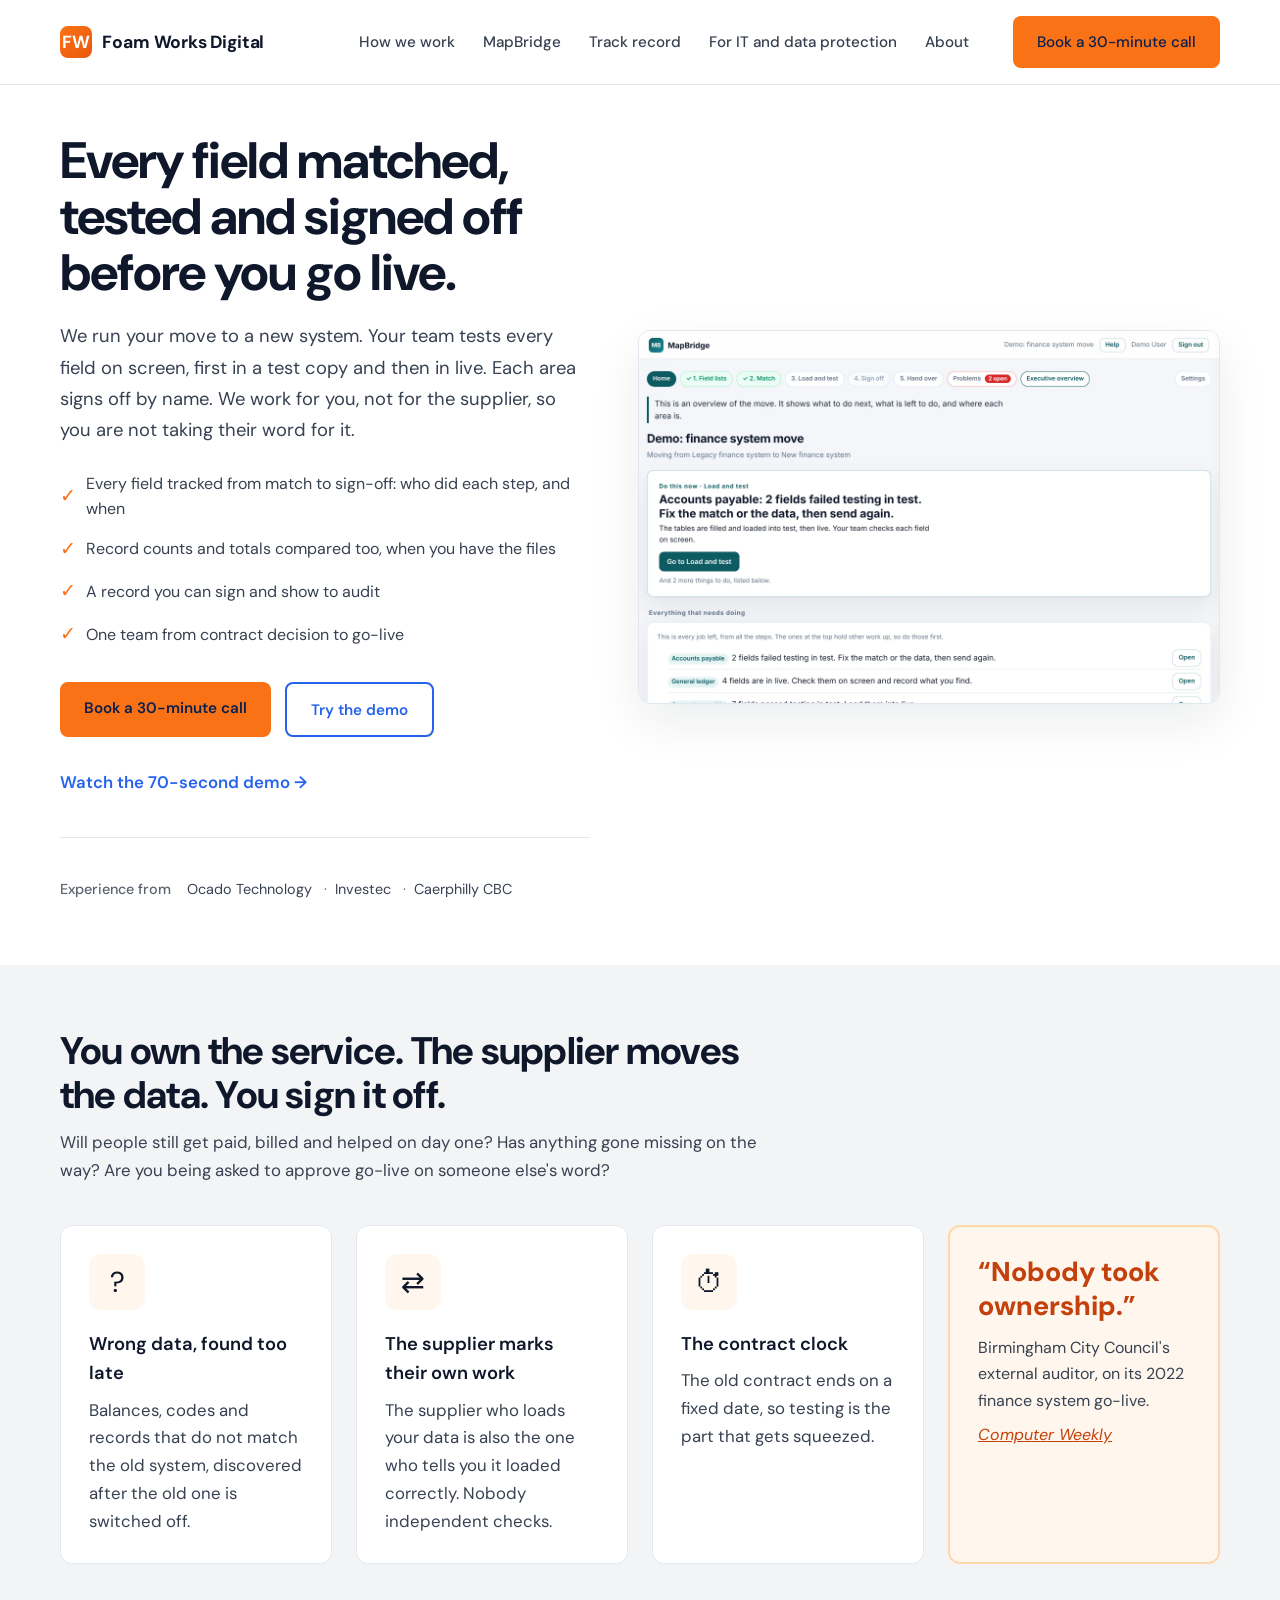
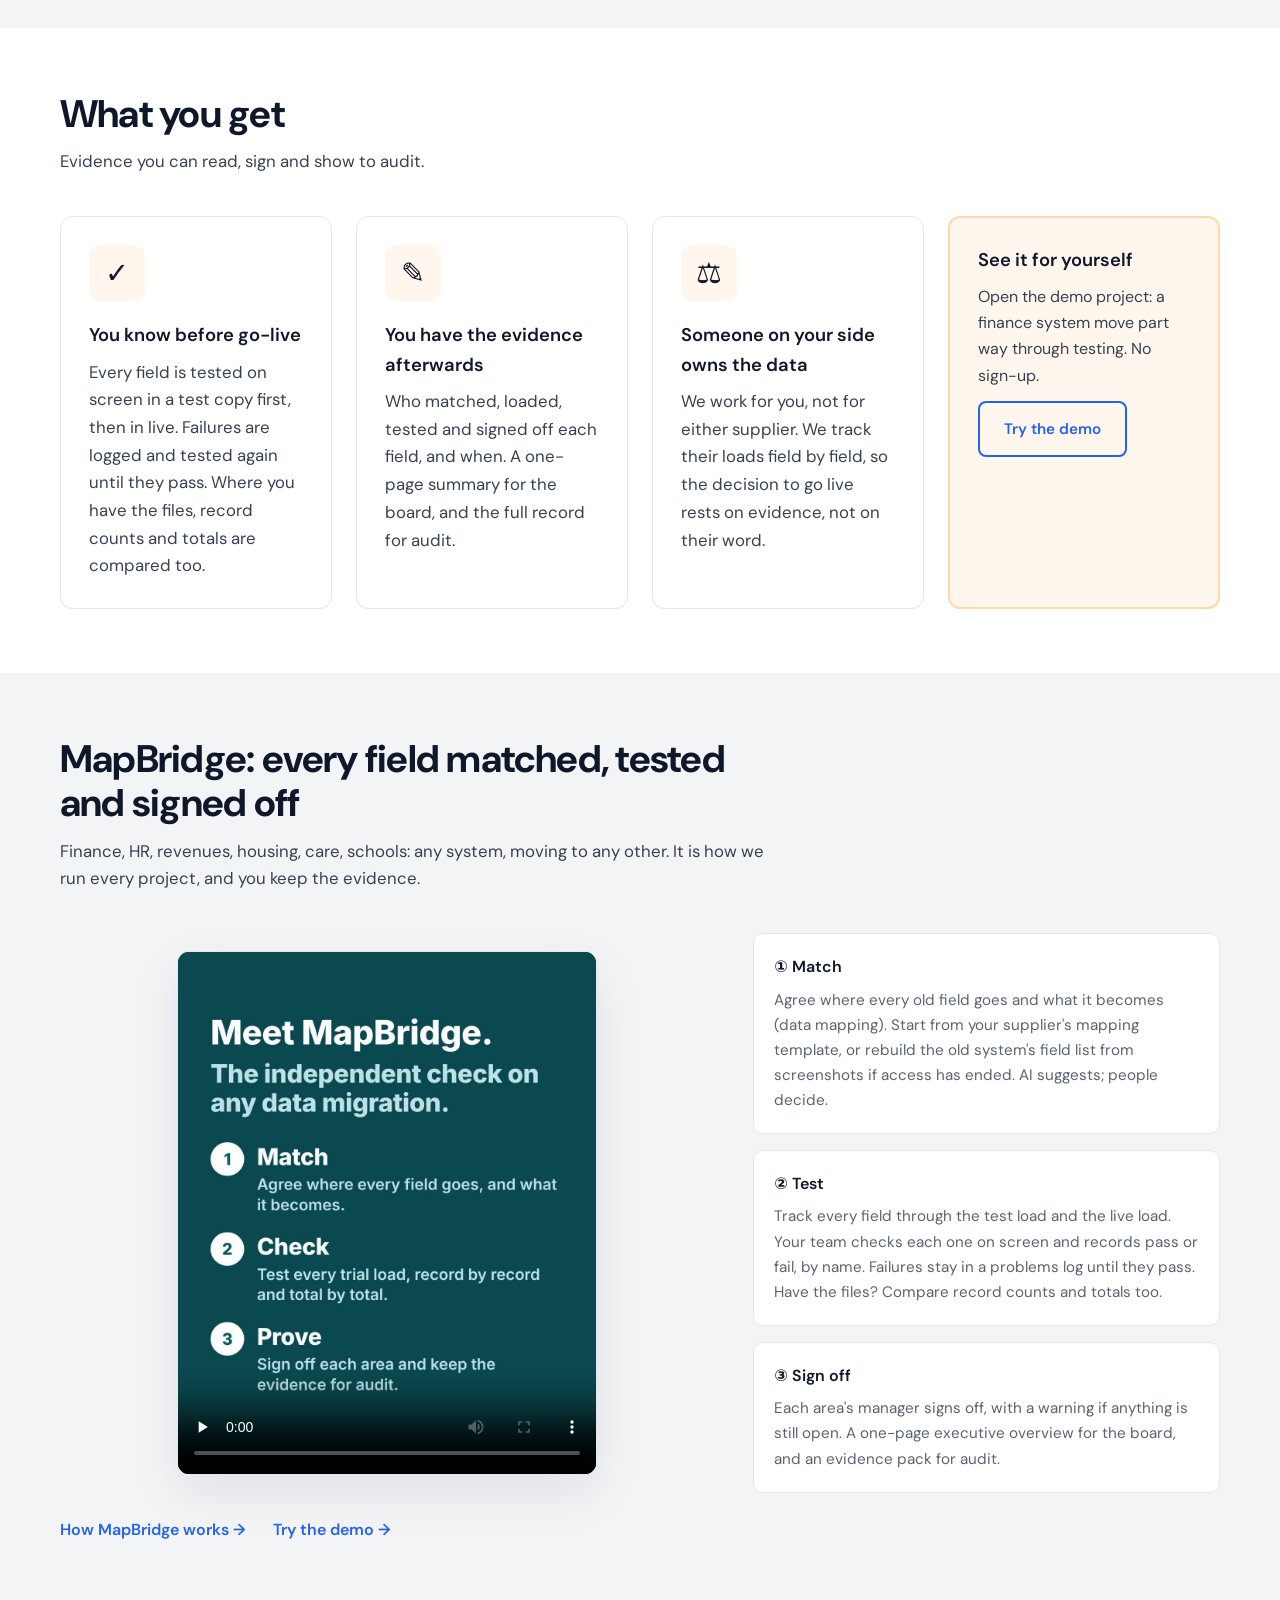
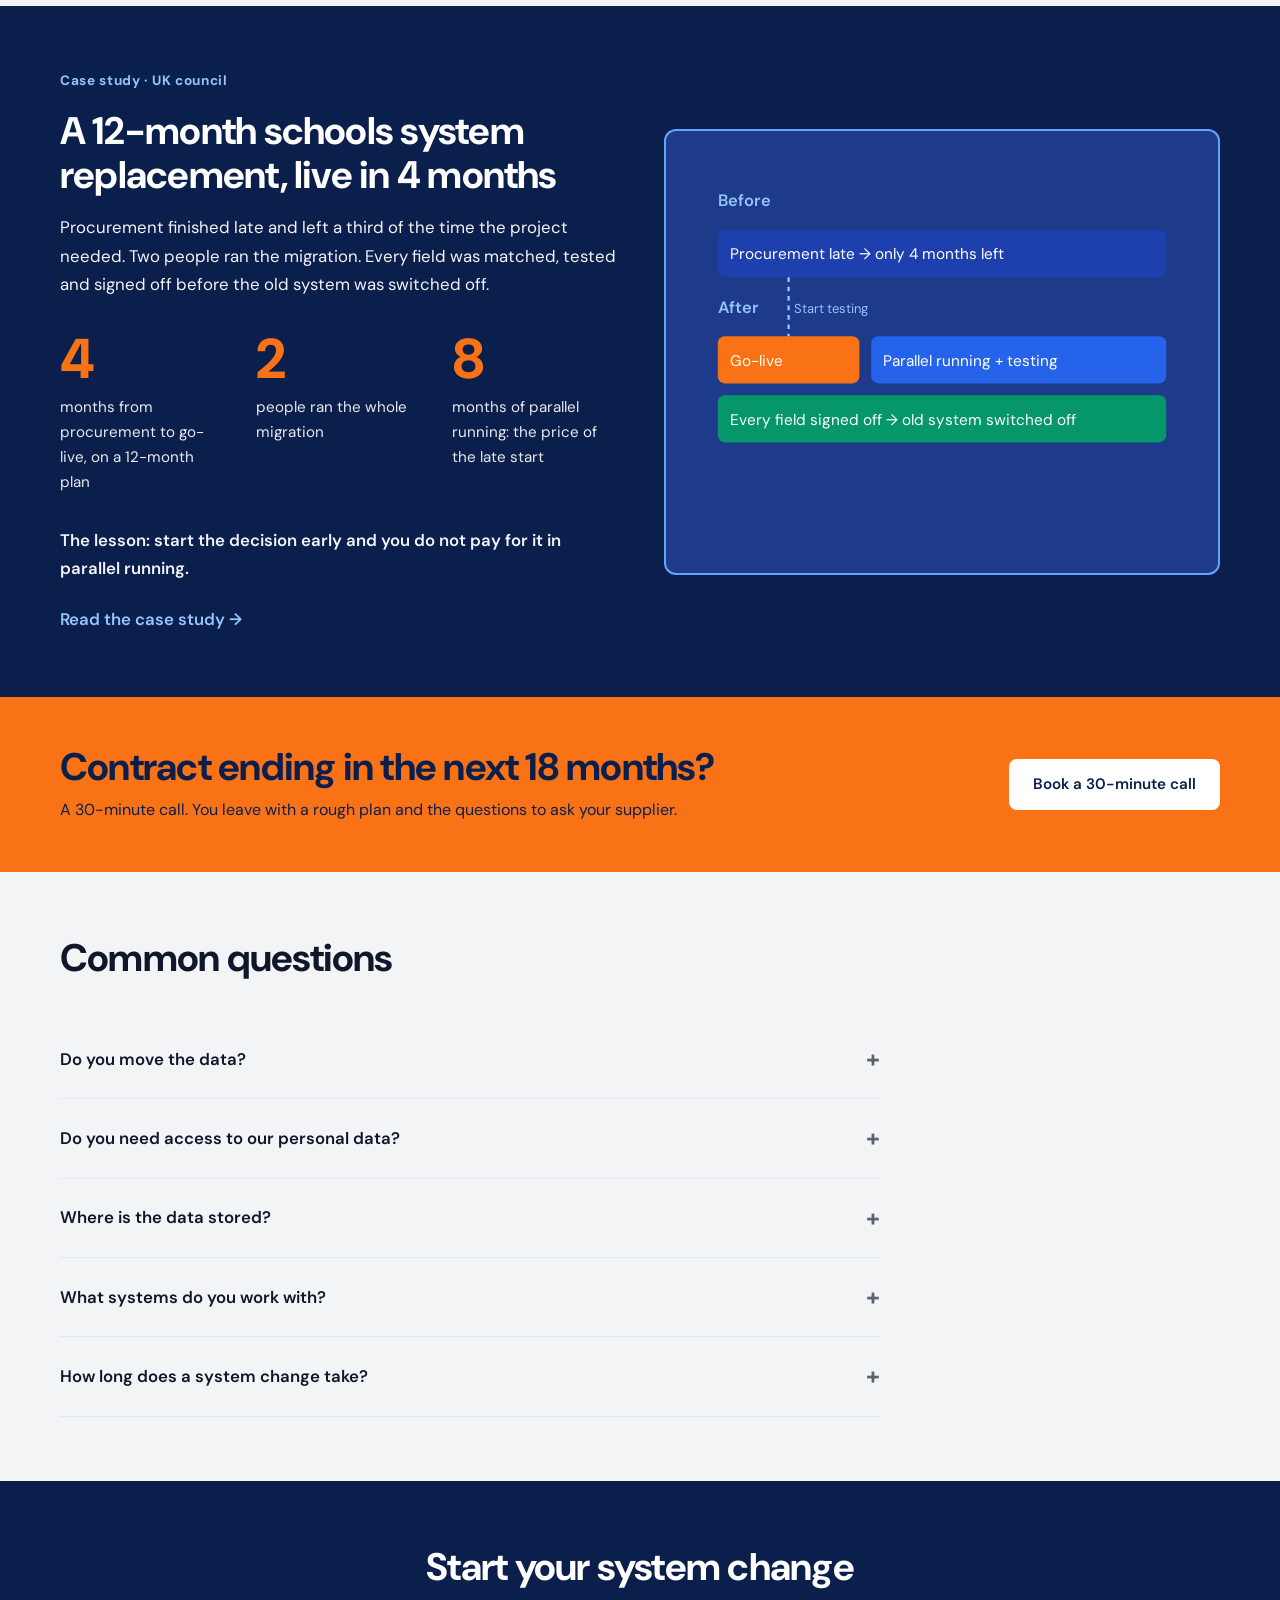
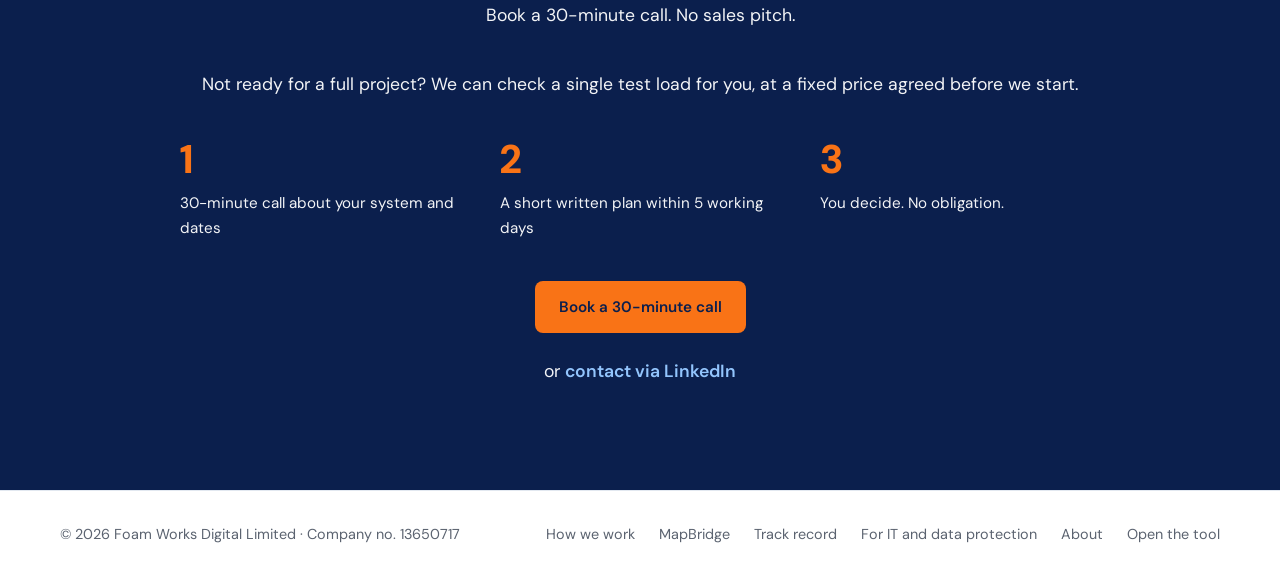
==== commit 80f4ca2e: "New-user pass: shorter home page, a real MapBridge product page, no-sign-up demo Website - Home cut " ====
--- a/index.html
+++ b/index.html
@@ -142,7 +142,7 @@
           <div class="hero-actions">
             <!-- TODO: Replace with real booking link -->
             <a href="https://www.linkedin.com/in/alexosfwd/" class="btn btn-primary">Book a 30-minute call</a>
-            <a href="assets/sample-data-check-summary.pdf" class="btn btn-secondary">See a sample report</a>
+            <a href="app.html#/demo" class="btn btn-secondary">Try the demo</a>
           </div>
           <p class="hero-demo-link"><a href="#mapbridge">Watch the 70-second demo →</a></p>
           <div class="experience-strip">
@@ -155,7 +155,7 @@
           </div>
         </div>
         <div class="hero-image">
-          <img src="assets/mapbridge-suggestions.webp" width="1184" height="653" alt="MapBridge showing AI-suggested field matches with confidence scores and approval workflow">
+          <img src="assets/app-home.webp" width="1184" height="760" alt="The MapBridge project home: the one thing to do now, everything left to do, and where each area is">
         </div>
       </div>
     </div>
@@ -193,7 +193,6 @@
     </div>
   </section>
 
-  <!-- What you get -->
   <section class="section-white">
     <div class="wrap">
       <div class="section-head">
@@ -217,58 +216,49 @@
           <p>We work for you, not for either supplier. We track their loads field by field, so the decision to go live rests on evidence, not on their word.</p>
         </div>
         <div class="problem-card stat-card">
-          <h3>See what you would be given</h3>
-          <p>A sample summary from a demonstration finance load, with invented data.</p>
-          <p style="margin-top:0.75rem"><a href="assets/sample-data-check-summary.pdf" class="btn btn-secondary">Open the sample report</a></p>
-        </div>
-      </div>
-    </div>
-  </section>
-
-  <!-- Five stages -->
-  <section class="section-white" id="stages">
+          <h3>See it for yourself</h3>
+          <p>Open the demo project: a finance system move part way through testing. No sign-up.</p>
+          <p style="margin-top:0.75rem"><a href="app.html#/demo" class="btn btn-secondary">Try the demo</a></p>
+        </div>
+      </div>
+    </div>
+  </section>
+
+  <section class="section-grey" id="mapbridge">
     <div class="wrap">
       <div class="section-head">
-        <h2>Five stages, one team</h2>
-        <p>From the day you know your contract is ending to a signed-off record after go-live.</p>
-      </div>
-      <div class="timeline">
-        <div class="timeline-step">
-          <div class="step-number">1</div>
-          <div class="step-title">Contract ending</div>
-          <p class="step-desc">Extend, re-procure or move?</p>
-          <span class="mapbridge-badge">MapBridge</span>
-        </div>
-        <div class="timeline-step">
-          <div class="step-number">2</div>
-          <div class="step-title">Requirements</div>
-          <p class="step-desc">Every service area signed up</p>
-        </div>
-        <div class="timeline-step">
-          <div class="step-number">3</div>
-          <div class="step-title">Procurement</div>
-          <p class="step-desc">Test bidders on your real fields</p>
-        </div>
-        <div class="timeline-step">
-          <div class="step-number">4</div>
-          <div class="step-title">Implementation</div>
-          <p class="step-desc">Match, test, retest every field</p>
-          <span class="mapbridge-badge">MapBridge</span>
-        </div>
-        <div class="timeline-step">
-          <div class="step-number">5</div>
-          <div class="step-title">Go-live and evidence</div>
-          <p class="step-desc">Signed-off record, then hand over</p>
-          <span class="mapbridge-badge">MapBridge</span>
-        </div>
-      </div>
-      <div class="timeline-cta">
-        <a href="how-we-work.html">See what happens at each stage →</a>
-      </div>
-    </div>
-  </section>
-
-  <!-- Case study -->
+        <h2>MapBridge: every field matched, tested and signed off</h2>
+        <p>Finance, HR, revenues, housing, care, schools: any system, moving to any other. It is how we run every project, and you keep the evidence.</p>
+      </div>
+      <div class="mapbridge-grid">
+        <div class="mapbridge-screenshot mapbridge-video">
+          <video controls preload="none" playsinline poster="assets/mapbridge-demo-poster.jpg" width="1080" height="1350" style="width:100%;height:auto;display:block;background:#0b4a50">
+            <source src="assets/mapbridge-demo.mp4" type="video/mp4">
+            <a href="assets/mapbridge-demo.mp4">Watch the MapBridge demo (MP4, 70 seconds)</a>
+          </video>
+        </div>
+        <div class="feature-cards">
+          <div class="feature-card">
+            <h3>① Match</h3>
+            <p>Agree where every old field goes and what it becomes (data mapping). Start from your supplier's mapping template, or rebuild the old system's field list from screenshots if access has ended. AI suggests; people decide.</p>
+          </div>
+          <div class="feature-card">
+            <h3>② Test</h3>
+            <p>Track every field through the test load and the live load. Your team checks each one on screen and records pass or fail, by name. Failures stay in a problems log until they pass. Have the files? Compare record counts and totals too.</p>
+          </div>
+          <div class="feature-card">
+            <h3>③ Sign off</h3>
+            <p>Each area's manager signs off, with a warning if anything is still open. A one-page executive overview for the board, and an evidence pack for audit.</p>
+          </div>
+        </div>
+      </div>
+      <div class="feature-links">
+        <a href="mapbridge.html">How MapBridge works →</a>
+        <a href="app.html#/demo">Try the demo →</a>
+      </div>
+    </div>
+  </section>
+
   <section class="section-navy">
     <div class="wrap">
       <div class="case-study-grid">
@@ -321,52 +311,6 @@
     </div>
   </section>
 
-  <!-- Track Record Strip -->
-  <section class="section-white">
-    <div class="wrap">
-      <div style="text-align: center; margin-bottom: 2.5rem;">
-        <h2>Track record</h2>
-        <p style="color: var(--muted); margin-top: 0.5rem;">10 public sector system changes. Council tax, HR, housing, waste, schools and regulatory services.</p>
-      </div>
-      <div style="display: grid; grid-template-columns: repeat(auto-fit, minmax(280px, 1fr)); gap: 1.5rem; margin-bottom: 2rem;">
-        <div style="background: var(--grey-bg); border: 1px solid var(--line); border-radius: var(--radius); padding: 2rem; text-align: center;">
-          <div style="font-size: 2rem; margin-bottom: 0.5rem;">🎓</div>
-          <h3 style="font-size: 1rem; margin-bottom: 0.25rem;">Education</h3>
-          <p style="font-size: 0.85rem; color: var(--muted);">Schools information systems</p>
-        </div>
-        <div style="background: var(--grey-bg); border: 1px solid var(--line); border-radius: var(--radius); padding: 2rem; text-align: center;">
-          <div style="font-size: 2rem; margin-bottom: 0.5rem;">👥</div>
-          <h3 style="font-size: 1rem; margin-bottom: 0.25rem;">Human resources</h3>
-          <p style="font-size: 0.85rem; color: var(--muted);">HR platforms and modules</p>
-        </div>
-        <div style="background: var(--grey-bg); border: 1px solid var(--line); border-radius: var(--radius); padding: 2rem; text-align: center;">
-          <div style="font-size: 2rem; margin-bottom: 0.5rem;">🏘</div>
-          <h3 style="font-size: 1rem; margin-bottom: 0.25rem;">Housing and waste</h3>
-          <p style="font-size: 0.85rem; color: var(--muted);">Repairs and waste management</p>
-        </div>
-        <div style="background: var(--grey-bg); border: 1px solid var(--line); border-radius: var(--radius); padding: 2rem; text-align: center;">
-          <div style="font-size: 2rem; margin-bottom: 0.5rem;">📋</div>
-          <h3 style="font-size: 1rem; margin-bottom: 0.25rem;">Regulatory and finance</h3>
-          <p style="font-size: 0.85rem; color: var(--muted);">Council tax and services</p>
-        </div>
-      </div>
-      <figure class="proof-card">
-        <div class="proof-stat">
-          <div class="big-number">85</div>
-          <p>schools moved to the cloud for Caerphilly Council, in batches of 5 to 6</p>
-        </div>
-        <blockquote>
-          <p>“It all just worked!”</p>
-          <figcaption>School staff feedback, Caerphilly schools migration</figcaption>
-        </blockquote>
-      </figure>
-      <div style="text-align: center;">
-        <a href="case-studies.html" style="color: var(--blue); font-weight: 600; text-decoration: none; font-size: 1rem;">See all 10 projects →</a>
-      </div>
-    </div>
-  </section>
-
-  <!-- Mid-page CTA -->
   <section class="section-orange" style="padding: 3rem 0;">
     <div class="wrap cta-band">
       <div>
@@ -378,136 +322,6 @@
     </div>
   </section>
 
-  <!-- MapBridge -->
-  <section class="section-grey" id="mapbridge">
-    <div class="wrap">
-      <div class="section-head">
-        <h2>MapBridge: every field matched, tested and signed off</h2>
-        <p>Finance, HR, revenues, housing, care, schools: any system, moving to any other. It is how we run every project, and you keep the evidence.</p>
-      </div>
-      <div class="mapbridge-grid">
-        <div class="mapbridge-screenshot mapbridge-video">
-          <video controls preload="none" playsinline poster="assets/mapbridge-demo-poster.jpg" width="1080" height="1350" style="width:100%;height:auto;display:block;background:#0b4a50">
-            <source src="assets/mapbridge-demo.mp4" type="video/mp4">
-            <a href="assets/mapbridge-demo.mp4">Watch the MapBridge demo (MP4, 70 seconds)</a>
-          </video>
-        </div>
-        <div class="feature-cards">
-          <div class="feature-card">
-            <h3>① Match</h3>
-            <p>Agree where every old field goes and what it becomes (data mapping). Start from your supplier's mapping template, or rebuild the old system's field list from screenshots if access has ended. AI suggests; people decide.</p>
-          </div>
-          <div class="feature-card">
-            <h3>② Test</h3>
-            <p>Track every field through the test load and the live load. Your team checks each one on screen and records pass or fail, by name. Failures stay in a problems log until they pass. Have the files? Compare record counts and totals too.</p>
-          </div>
-          <div class="feature-card">
-            <h3>③ Sign off</h3>
-            <p>Each area's manager signs off, with a warning if anything is still open. A one-page executive overview for the board, and an evidence pack for audit.</p>
-          </div>
-        </div>
-      </div>
-      <div class="feature-status">
-        <p><strong>Works today</strong> · AI-suggested matching, code translations, supplier template import, field lists from screenshots, read-only connector, field tracker for test and live, optional file comparison, problems log, area sign-off, executive overview, evidence pack</p>
-        <p><span><strong>Coming next</strong> · matching on what the data contains, not just field names; a shared workspace</span></p>
-      </div>
-      <div class="feature-links">
-        <a href="mapbridge.html">Explore MapBridge →</a>
-        <a href="app.html">Try the demo →</a>
-      </div>
-    </div>
-  </section>
-
-  <!-- What you could save -->
-  <section class="section-white">
-    <div class="wrap">
-      <div class="savings-grid">
-        <div class="section-head">
-          <h2>What you could save</h2>
-          <p>For a project with 800 fields, we estimate:</p>
-          <p class="savings-note">An estimate, not a promise. We do not have enough projects with MapBridge yet to promise a number. </p>
-          <details class="savings-working">
-            <summary>See how we worked it out</summary>
-            <p>40 to 140 days across 800 fields is roughly 25 to 80 minutes saved per field. That is the time spent finding the matching field, agreeing code translations, writing the first SQL and chasing sign-off by email and spreadsheet.</p>
-            <p>Money saved is those days at a £500 day rate: 40 × £500 = £20k, 140 × £500 = £70k. Your day rate and field count will change the answer.</p>
-          </details>
-        </div>
-        <div class="savings-chart">
-          <div class="bar-group">
-            <div class="bar-label">Days of work saved</div>
-            <div class="bar">
-              <div class="bar-fill" style="left: 15%; right: 35%;"></div>
-            </div>
-            <div class="bar-range">40 ————————— 140 days</div>
-          </div>
-          <div class="bar-group">
-            <div class="bar-label">Money saved at £500/day</div>
-            <div class="bar">
-              <div class="bar-fill" style="left: 15%; right: 35%;"></div>
-            </div>
-            <div class="bar-range">£20k ————————— £70k, before our fees</div>
-          </div>
-        </div>
-      </div>
-    </div>
-  </section>
-
-  <!-- For IT & DPOs -->
-  <section class="section-blue-light">
-    <div class="wrap">
-      <div class="section-head">
-        <h2>For IT and data protection officers</h2>
-        <p>Matching uses field names and types only. The optional file comparison reads records in your own browser, and never stores or sends them.</p>
-      </div>
-      <div class="data-flow">
-        <div class="flow-box">
-          Your database<br>(inside your network)
-        </div>
-        <div class="flow-arrow">→</div>
-        <div class="flow-box">
-          Read-only connector<br>reads the list of fields
-        </div>
-        <div class="flow-arrow">→</div>
-        <div class="flow-box">
-          Field list file<br>(no names, no salaries)
-        </div>
-        <div class="flow-arrow">→</div>
-        <div class="flow-box">
-          MapBridge in your browser<br>(nothing on a server)
-        </div>
-      </div>
-      <div class="flow-checks">
-        <span>Records never leave your computer</span>
-        <span>Connector runs read-only</span>
-        <span>Personal details masked in reports</span>
-        <span>AI optional, your own key</span>
-      </div>
-      <div class="flow-link">
-        <a href="assets/mapbridge-security-note.pdf">Download the security note (PDF) →</a>
-        <a href="it-and-dpo.html">More for IT and DPOs →</a>
-      </div>
-    </div>
-  </section>
-
-  <!-- About -->
-  <section class="section-white">
-    <div class="wrap">
-      <div class="about-grid">
-        <img src="assets/alex-osborne.jpg" width="560" height="560" loading="lazy" alt="Alex Osborne" class="headshot" style="object-fit: cover;">
-        <div class="about-bio">
-          <h2>Hi, I'm Alex Osborne</h2>
-          <p>I run Foam Works Digital. I specialise in product-led transformation for councils and businesses replacing mission-critical systems.</p>
-          <p>Previously Acting Head of Product at Ocado Technology, and product transformation roles at Investec. Recent work includes council migrations at Caerphilly and other public bodies.</p>
-          <div class="credentials">
-            <div class="credential-box">MSc</div>
-            <a href="https://www.linkedin.com/in/alexosfwd/" class="credential-box">LinkedIn</a>
-          </div>
-        </div>
-      </div>
-    </div>
-  </section>
-
-  <!-- FAQ -->
   <section class="section-grey">
     <div class="wrap">
       <div class="section-head">
@@ -538,7 +352,6 @@
     </div>
   </section>
 
-  <!-- Final CTA -->
   <section class="section-navy">
     <div class="wrap final-cta">
       <h2>Start your system change</h2>
--- a/styles.css
+++ b/styles.css
@@ -1127,3 +1127,23 @@
     @media (max-width: 900px) { .dpo-two { grid-template-columns: 1fr; gap: 1.5rem; } }
     .dpo-three { display: grid; grid-template-columns: repeat(3, 1fr); gap: 2rem; margin-top: 2.5rem; }
     @media (max-width: 900px) { .dpo-three { grid-template-columns: 1fr; gap: 1.25rem; } }
+
+/* MapBridge product page */
+.mb-note { color: #6B7280; font-size: 0.92rem; margin-top: 0.75rem; }
+.mb-steps { list-style: none; counter-reset: mb; padding: 0; margin: 0; display: grid; grid-template-columns: repeat(5, 1fr); gap: 1rem; }
+.mb-steps li { counter-increment: mb; background: #fff; border: 1px solid #e2e8f0; border-radius: 12px; padding: 1.1rem 1rem; }
+.mb-steps li::before { content: counter(mb); display: inline-grid; place-items: center; width: 2rem; height: 2rem; border-radius: 50%; background: #0b4a50; color: #fff; font-weight: 700; margin-bottom: 0.6rem; }
+.mb-steps h3 { font-size: 1.05rem; margin: 0 0 0.35rem; }
+.mb-steps p { font-size: 0.93rem; color: #374151; margin: 0; }
+.mb-two { display: grid; grid-template-columns: 1fr 1fr; gap: 3rem; }
+.mb-two h2 { font-size: 1.5rem; margin-bottom: 0.75rem; }
+.mb-list { list-style: none; padding: 0; margin: 0; }
+.mb-list li { padding: 0.6rem 0 0.6rem 1.6rem; border-bottom: 1px solid #e2e8f0; position: relative; }
+.mb-list li::before { content: "✓"; position: absolute; left: 0; color: #059669; font-weight: 700; }
+.mb-muted li { color: #6B7280; }
+.mb-muted li::before { content: "–"; color: #9CA3AF; }
+.mb-shot { margin: 2.5rem 0 0; }
+.mb-shot img { width: 100%; height: auto; border-radius: 12px; border: 1px solid #e2e8f0; box-shadow: 0 10px 30px rgba(15,23,42,0.08); }
+.mb-shot figcaption { color: #6B7280; font-size: 0.88rem; margin-top: 0.5rem; text-align: center; }
+@media (max-width: 1000px) { .mb-steps { grid-template-columns: 1fr 1fr; } }
+@media (max-width: 760px) { .mb-steps, .mb-two { grid-template-columns: 1fr; } .mb-two { gap: 2rem; } }
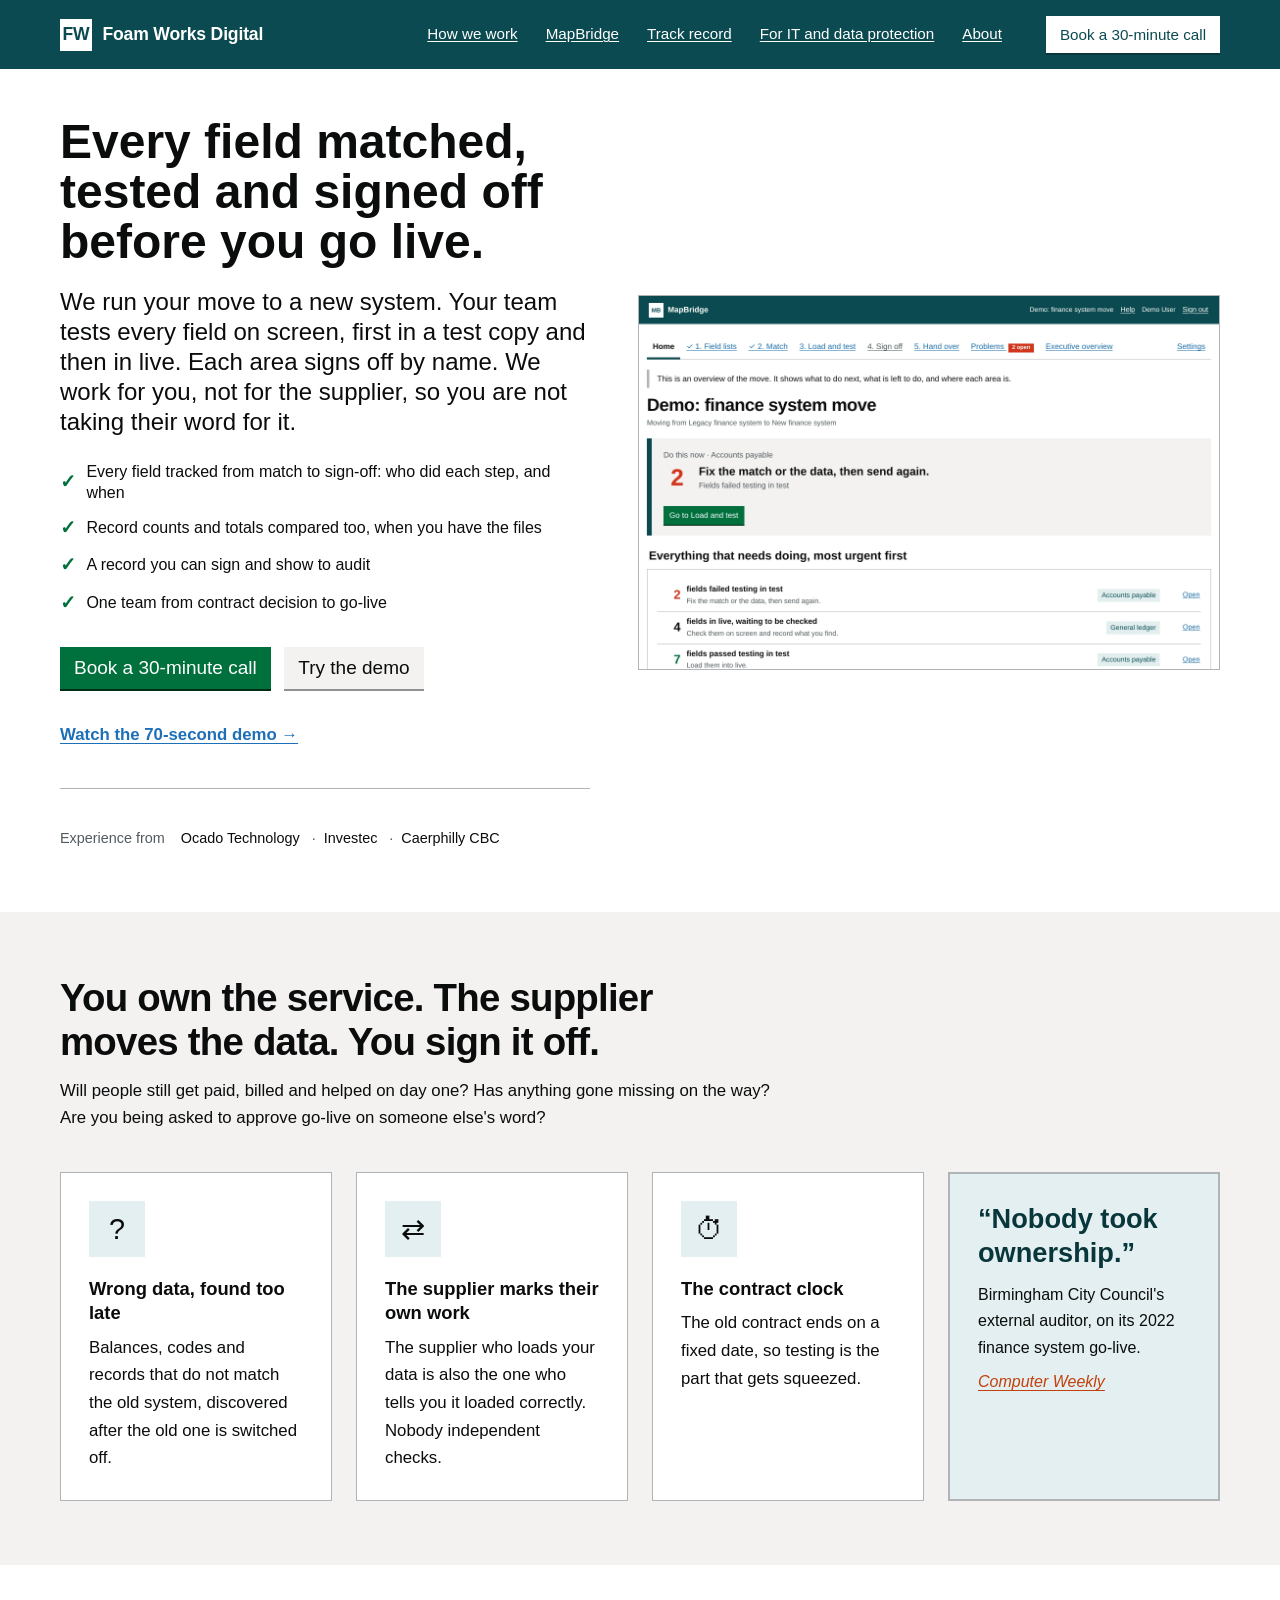
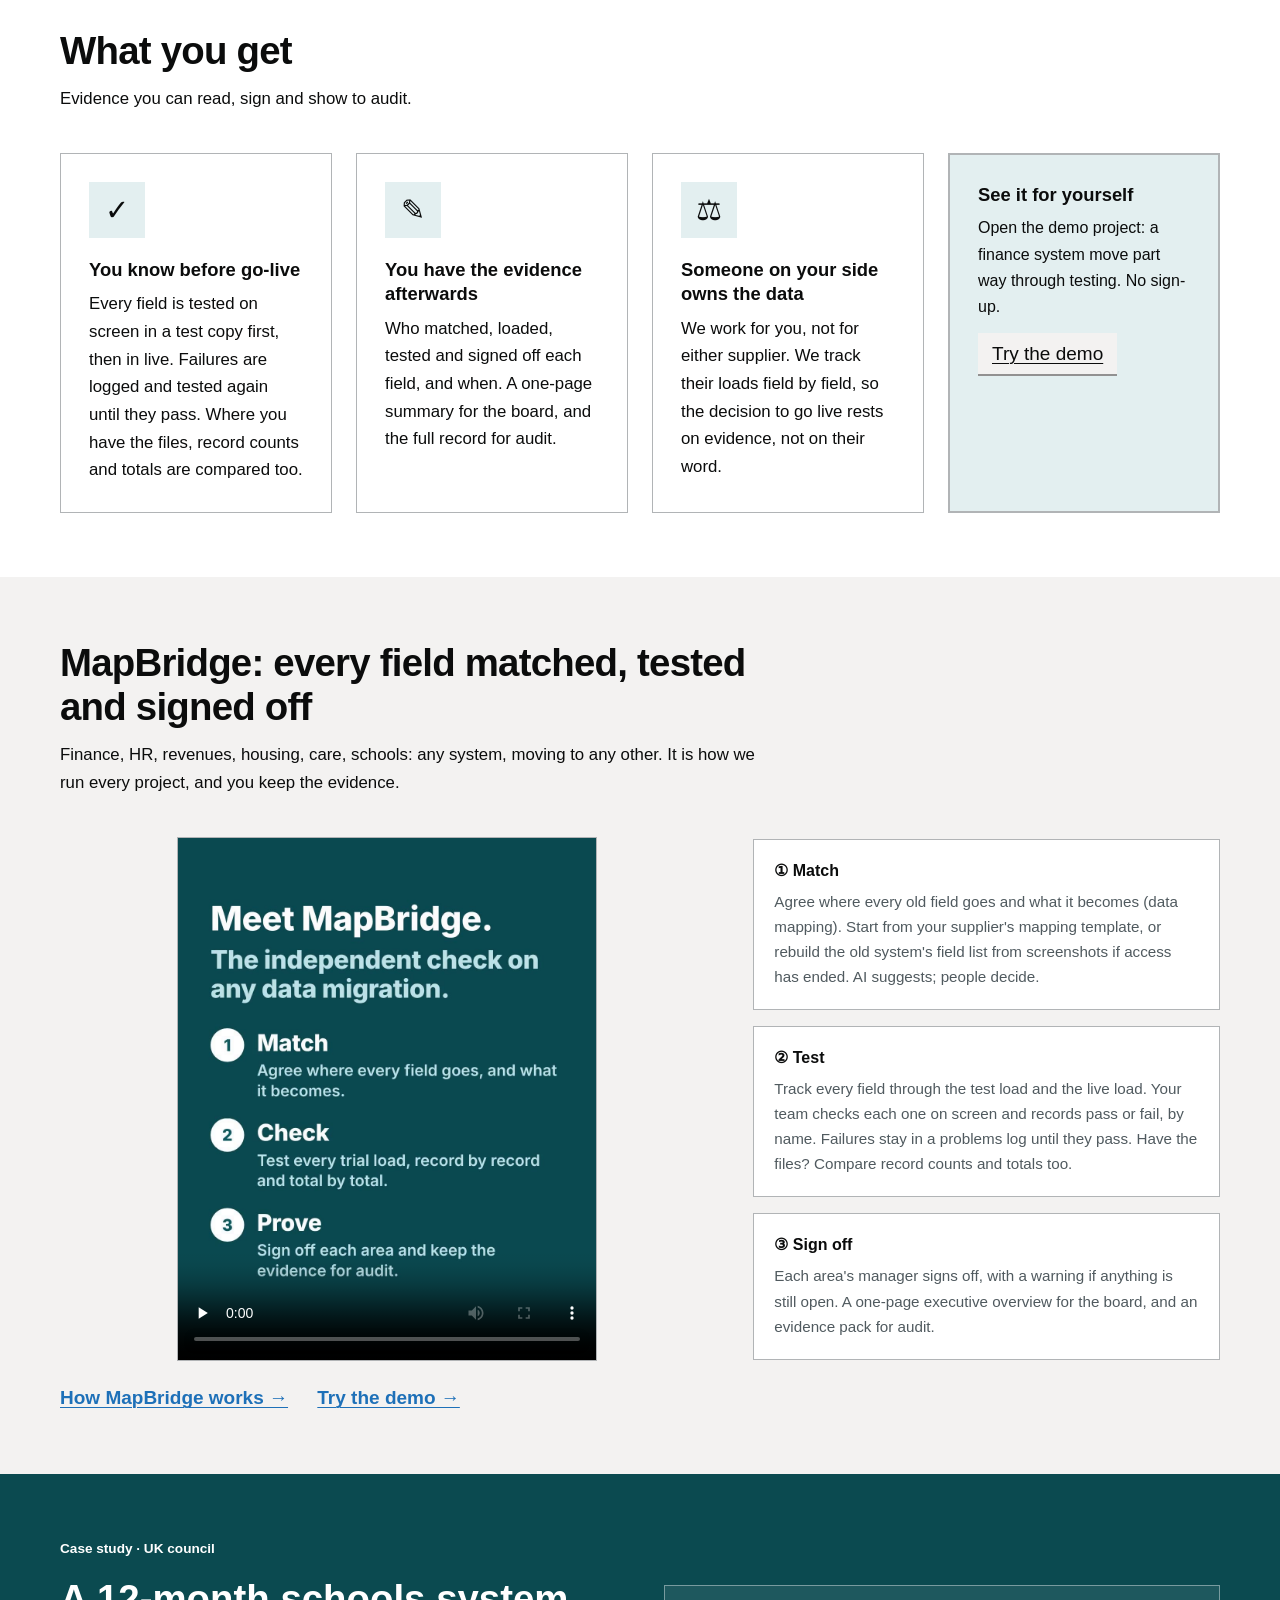
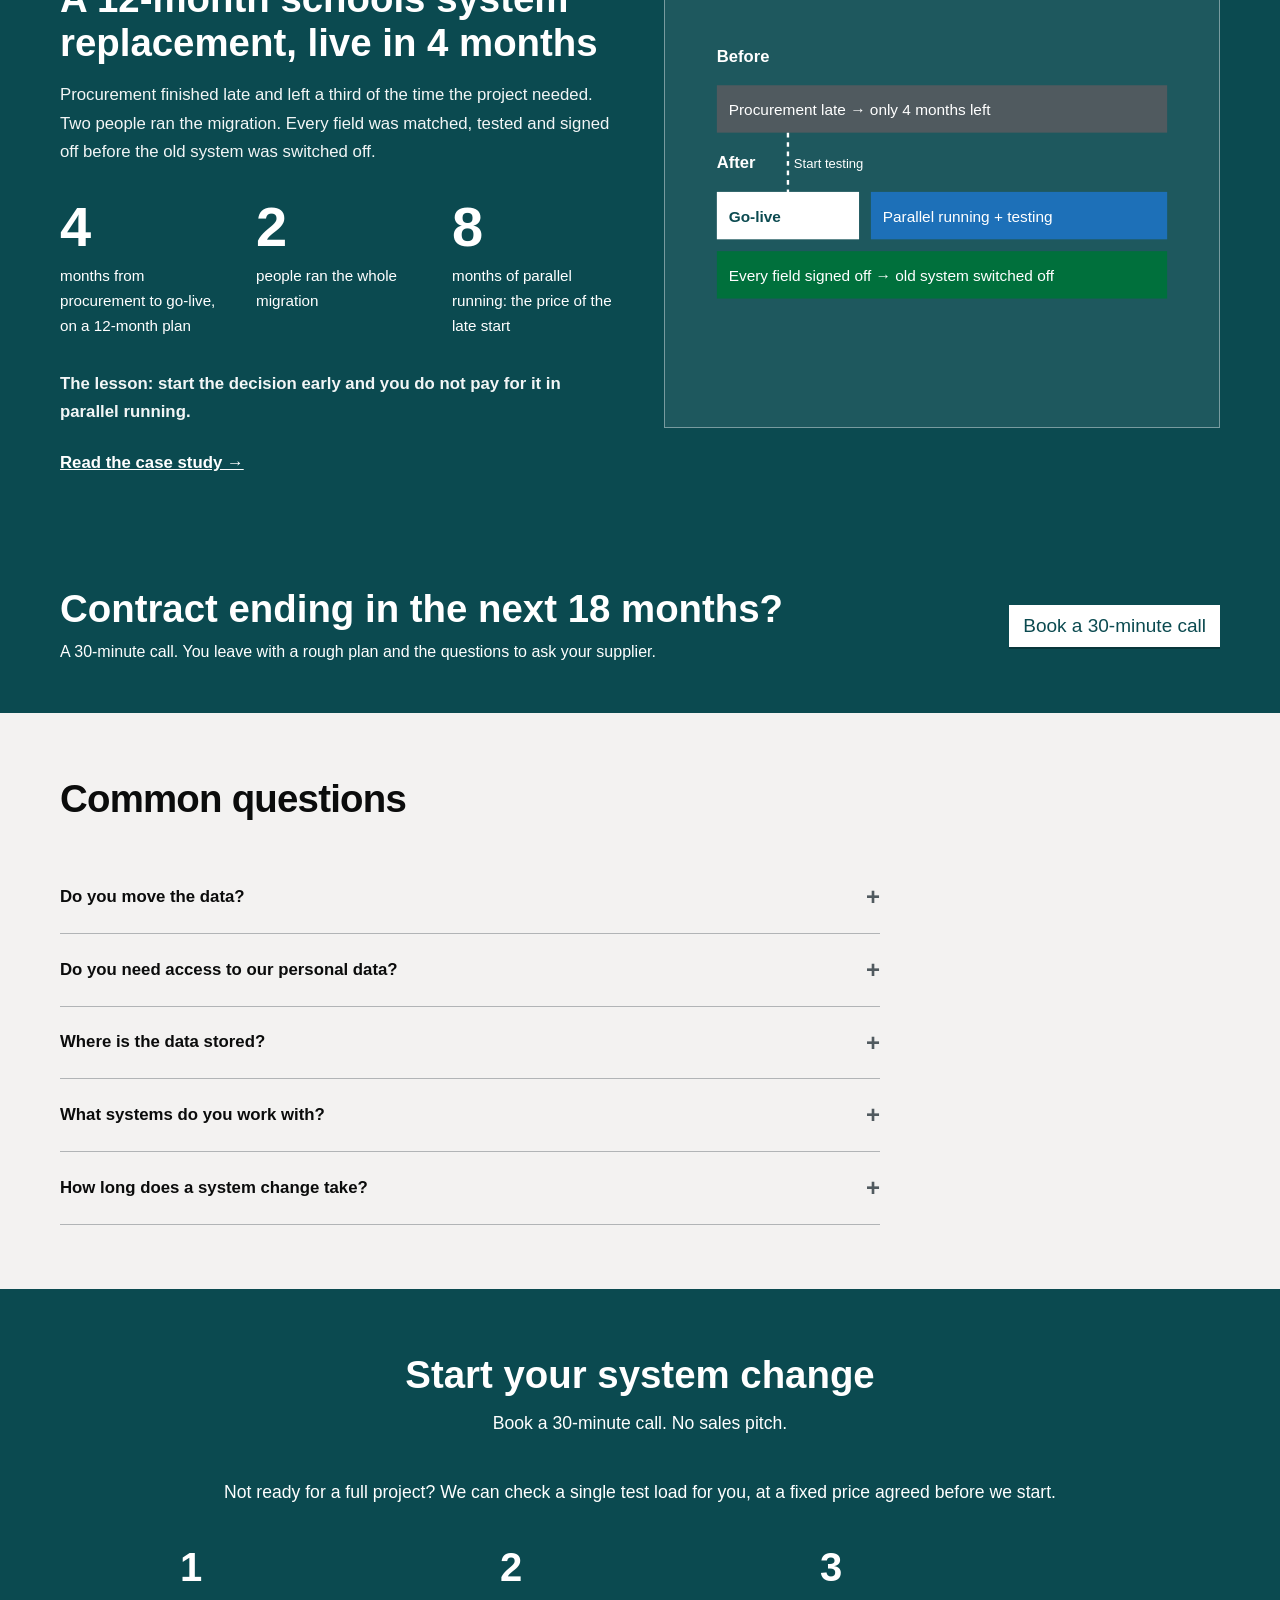
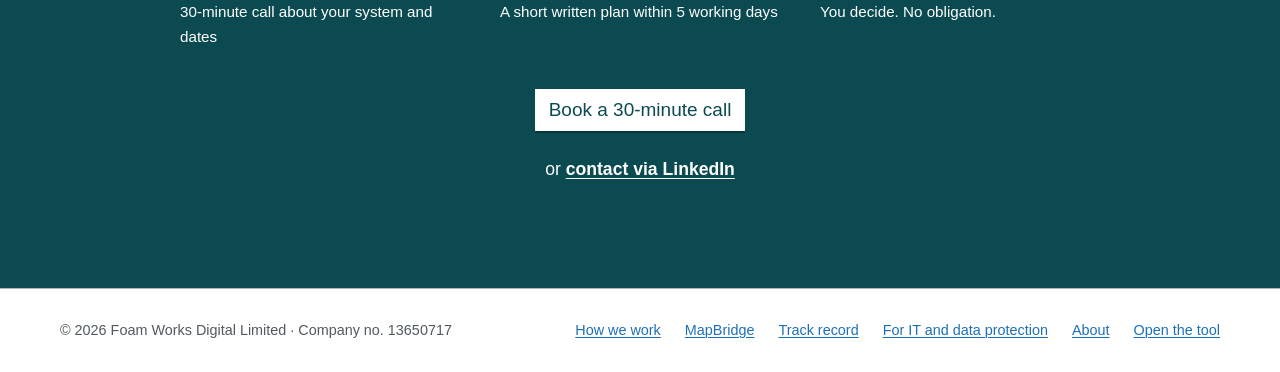
==== commit 409ce281: "Adopt GOV.UK Frontend patterns with MapBridge's own brand The app and the website now follow the GOV" ====
--- a/index.html
+++ b/index.html
@@ -23,10 +23,6 @@
   
   <!-- Favicon -->
   <link rel="icon" type="image/svg+xml" href="data:image/svg+xml,<svg xmlns='http://www.w3.org/2000/svg' viewBox='0 0 100 100'><rect width='100' height='100' rx='22' fill='%23F97316'/><text x='50' y='67' font-family='Arial,sans-serif' font-size='46' font-weight='700' text-anchor='middle' fill='white'>FW</text></svg>">
-  
-  <link rel="preconnect" href="https://fonts.googleapis.com">
-  <link rel="preconnect" href="https://fonts.gstatic.com" crossorigin>
-  <link href="https://fonts.googleapis.com/css2?family=DM+Sans:opsz,wght@9..40,400;9..40,500;9..40,600;9..40,700&display=swap" rel="stylesheet">
   <script type="application/ld+json">
 [
   {
@@ -288,22 +284,22 @@
         </div>
         <div class="case-timeline">
           <svg viewBox="0 0 400 300" xmlns="http://www.w3.org/2000/svg">
-            <text x="10" y="30" fill="#93c5fd" font-size="14" font-weight="600">Before</text>
-            <rect x="10" y="50" width="380" height="40" fill="#1e40af" rx="6"/>
+            <text x="10" y="30" fill="#ffffff" font-size="14" font-weight="600">Before</text>
+            <rect x="10" y="50" width="380" height="40" fill="#505a5f"/>
             <text x="20" y="75" fill="white" font-size="13">Procurement late → only 4 months left</text>
             
-            <text x="10" y="120" fill="#93c5fd" font-size="14" font-weight="600">After</text>
-            <rect x="10" y="140" width="120" height="40" fill="#F97316" rx="6"/>
-            <text x="20" y="165" fill="white" font-size="13">Go-live</text>
+            <text x="10" y="120" fill="#ffffff" font-size="14" font-weight="600">After</text>
+            <rect x="10" y="140" width="120" height="40" fill="#ffffff"/>
+            <text x="20" y="165" fill="#0b4a50" font-size="13" font-weight="700">Go-live</text>
             
-            <rect x="140" y="140" width="250" height="40" fill="#2563EB" rx="6"/>
+            <rect x="140" y="140" width="250" height="40" fill="#1d70b8"/>
             <text x="150" y="165" fill="white" font-size="13">Parallel running + testing</text>
             
-            <rect x="10" y="190" width="380" height="40" fill="#059669" rx="6"/>
+            <rect x="10" y="190" width="380" height="40" fill="#00703c"/>
             <text x="20" y="215" fill="white" font-size="13">Every field signed off → old system switched off</text>
             
-            <line x1="70" y1="90" x2="70" y2="140" stroke="#93c5fd" stroke-width="2" stroke-dasharray="4"/>
-            <text x="75" y="120" fill="#93c5fd" font-size="11">Start testing</text>
+            <line x1="70" y1="90" x2="70" y2="140" stroke="#ffffff" stroke-width="2" stroke-dasharray="4"/>
+            <text x="75" y="120" fill="#ffffff" font-size="11">Start testing</text>
           </svg>
         </div>
       </div>
--- a/styles.css
+++ b/styles.css
@@ -1,25 +1,25 @@
     :root {
-      --bg: #f8fafc;
+      --bg: #f3f2f1;
       --surface: #ffffff;
-      --ink: #0f172a;
-      --text: #374151;
-      --muted: #5B6370;
-      --line: #e2e8f0;
+      --ink: #0b0c0c;
+      --text: #0b0c0c;
+      --muted: #505a5f;
+      --line: #b1b4b6;
       --orange: #F97316;
       --orange-dark: #C2410C;
-      --orange-light: #fff7ed;
-      --blue: #2563EB;
-      --blue-light: #eff6ff;
+      --orange-light: #fdf0e6;
+      --blue: #1d70b8;
+      --blue-light: #e8f1f8;
       --navy: #0b1f4d;
-      --grey-bg: #f3f4f6;
-      --shadow: 0 18px 50px rgba(15, 23, 42, 0.08);
+      --grey-bg: #f3f2f1;
+      --shadow: none;
       --radius: 12px;
     }
     
     * { box-sizing: border-box; margin: 0; padding: 0; }
 
     body {
-      font-family: "DM Sans", system-ui, sans-serif;
+      font-family: Arial, "Helvetica Neue", Helvetica, sans-serif;
       background: var(--bg);
       color: var(--ink);
       line-height: 1.6;
@@ -62,7 +62,7 @@
     .logo-mark {
       width: 32px;
       height: 32px;
-      border-radius: 8px;
+      border-radius: 0;
       background: linear-gradient(135deg, var(--orange), #ea580c);
       display: grid;
       place-items: center;
@@ -99,7 +99,7 @@
     .btn {
       display: inline-block;
       padding: 0.85rem 1.5rem;
-      border-radius: 8px;
+      border-radius: 0;
       font-weight: 600;
       font-size: 0.95rem;
       transition: all 0.2s;
@@ -115,7 +115,7 @@
     .btn-primary:hover {
       background: #fb923c;
       transform: translateY(-1px);
-      box-shadow: 0 4px 12px rgba(249, 115, 22, 0.3);
+      box-shadow: none;
     }
 
     .btn-secondary {
@@ -135,7 +135,7 @@
 
     .btn-white:hover {
       transform: translateY(-1px);
-      box-shadow: 0 4px 12px rgba(0, 0, 0, 0.1);
+      box-shadow: none;
     }
 
     /* Sections */
@@ -252,7 +252,7 @@
 
     .hero-image {
       position: relative;
-      border-radius: var(--radius);
+      border-radius: 0;
       overflow: hidden;
       box-shadow: var(--shadow);
       border: 1px solid var(--line);
@@ -308,14 +308,14 @@
     .problem-card {
       background: white;
       border: 1px solid var(--line);
-      border-radius: var(--radius);
+      border-radius: 0;
       padding: 1.75rem;
     }
 
     .problem-icon {
       width: 56px;
       height: 56px;
-      border-radius: 12px;
+      border-radius: 0;
       background: var(--orange-light);
       display: flex;
       align-items: center;
@@ -369,7 +369,7 @@
       left: 10%;
       right: 10%;
       height: 4px;
-      background: #bfdbfe;
+      background: #d2e2f1;
       z-index: 0;
     }
 
@@ -415,7 +415,7 @@
       color: var(--orange-dark);
       background: var(--orange-light);
       border: 1px solid #fed7aa;
-      border-radius: 20px;
+      border-radius: 0;
       padding: 0.3rem 0.75rem;
       margin-top: 0.5rem;
     }
@@ -444,7 +444,7 @@
     }
 
     .case-label {
-      color: #93c5fd;
+      color: #d2e2f1;
       font-weight: 700;
       font-size: 0.85rem;
       text-transform: none;
@@ -485,7 +485,7 @@
     }
 
     .case-link {
-      color: #93c5fd;
+      color: #d2e2f1;
       font-weight: 600;
       font-size: 1.05rem;
     }
@@ -495,9 +495,9 @@
     }
 
     .case-timeline {
-      background: #1e3a8a;
-      border: 2px solid #60a5fa;
-      border-radius: var(--radius);
+      background: #003078;
+      border: 2px solid #5694ca;
+      border-radius: 0;
       padding: 2.5rem;
       position: relative;
     }
@@ -530,7 +530,7 @@
     }
 
     .mapbridge-screenshot {
-      border-radius: var(--radius);
+      border-radius: 0;
       overflow: hidden;
       box-shadow: var(--shadow);
       border: 1px solid var(--line);
@@ -550,7 +550,7 @@
     .feature-card {
       background: white;
       border: 1px solid var(--line);
-      border-radius: 10px;
+      border-radius: 0;
       padding: 1.25rem;
     }
 
@@ -604,7 +604,7 @@
     .savings-chart {
       background: white;
       border: 1px solid var(--line);
-      border-radius: var(--radius);
+      border-radius: 0;
       padding: 2rem;
     }
 
@@ -624,8 +624,8 @@
 
     .bar {
       height: 32px;
-      background: #e5e7eb;
-      border-radius: 16px;
+      background: #b1b4b6;
+      border-radius: 0;
       position: relative;
       margin-bottom: 0.5rem;
     }
@@ -635,7 +635,7 @@
       top: 0;
       bottom: 0;
       background: linear-gradient(90deg, #fdba74, var(--orange));
-      border-radius: 16px;
+      border-radius: 0;
     }
 
     .bar-range {
@@ -665,8 +665,8 @@
     .flow-box {
       flex: 1;
       background: white;
-      border: 2px dashed #9ca3af;
-      border-radius: var(--radius);
+      border: 2px dashed #626a6e;
+      border-radius: 0;
       padding: 1.5rem;
       text-align: center;
       font-size: 0.9rem;
@@ -746,7 +746,7 @@
     .credential-box {
       background: var(--grey-bg);
       border: 1px solid var(--line);
-      border-radius: 8px;
+      border-radius: 0;
       padding: 0.75rem 1.25rem;
       font-size: 0.9rem;
       font-weight: 500;
@@ -757,14 +757,14 @@
     .project-card {
       background: white;
       border: 1px solid var(--line);
-      border-radius: var(--radius);
+      border-radius: 0;
       padding: 2rem;
       transition: transform 0.2s, box-shadow 0.2s;
     }
 
     .project-card:hover {
       transform: translateY(-2px);
-      box-shadow: 0 4px 12px rgba(0, 0, 0, 0.08);
+      box-shadow: none;
     }
 
     .project-icon {
@@ -806,7 +806,7 @@
       font-size: 0.75rem;
       font-weight: 500;
       padding: 0.35rem 0.75rem;
-      border-radius: 4px;
+      border-radius: 0;
       border: 1px solid var(--line);
     }
 
@@ -895,7 +895,7 @@
     }
 
     .contact-options a {
-      color: #93c5fd;
+      color: #d2e2f1;
       font-weight: 600;
     }
 
@@ -940,7 +940,7 @@
         flex-direction: column;
         align-items: flex-start;
         padding: 5rem 2rem 2rem;
-        box-shadow: -2px 0 8px rgba(0,0,0,0.1);
+        box-shadow: none;
         transition: right 0.3s ease;
         z-index: 100;
       }
@@ -994,7 +994,7 @@
       background: var(--navy);
       color: white;
       padding: 0.75rem 1.25rem;
-      border-radius: 0 0 8px 0;
+      border-radius: 0;
       font-weight: 600;
       z-index: 200;
     }
@@ -1041,7 +1041,7 @@
       align-items: center;
       background: var(--blue-light);
       border: 1px solid var(--line);
-      border-radius: var(--radius);
+      border-radius: 0;
       padding: 2rem 2.5rem;
       margin: 0 0 2rem;
     }
@@ -1129,21 +1129,96 @@
     @media (max-width: 900px) { .dpo-three { grid-template-columns: 1fr; gap: 1.25rem; } }
 
 /* MapBridge product page */
-.mb-note { color: #6B7280; font-size: 0.92rem; margin-top: 0.75rem; }
+.mb-note { color: #505a5f; font-size: 0.92rem; margin-top: 0.75rem; }
 .mb-steps { list-style: none; counter-reset: mb; padding: 0; margin: 0; display: grid; grid-template-columns: repeat(5, 1fr); gap: 1rem; }
-.mb-steps li { counter-increment: mb; background: #fff; border: 1px solid #e2e8f0; border-radius: 12px; padding: 1.1rem 1rem; }
+.mb-steps li { counter-increment: mb; background: #fff; border: 1px solid #b1b4b6; border-radius: 0; padding: 1.1rem 1rem; }
 .mb-steps li::before { content: counter(mb); display: inline-grid; place-items: center; width: 2rem; height: 2rem; border-radius: 50%; background: #0b4a50; color: #fff; font-weight: 700; margin-bottom: 0.6rem; }
 .mb-steps h3 { font-size: 1.05rem; margin: 0 0 0.35rem; }
-.mb-steps p { font-size: 0.93rem; color: #374151; margin: 0; }
+.mb-steps p { font-size: 0.93rem; color: #0b0c0c; margin: 0; }
 .mb-two { display: grid; grid-template-columns: 1fr 1fr; gap: 3rem; }
 .mb-two h2 { font-size: 1.5rem; margin-bottom: 0.75rem; }
 .mb-list { list-style: none; padding: 0; margin: 0; }
-.mb-list li { padding: 0.6rem 0 0.6rem 1.6rem; border-bottom: 1px solid #e2e8f0; position: relative; }
-.mb-list li::before { content: "✓"; position: absolute; left: 0; color: #059669; font-weight: 700; }
-.mb-muted li { color: #6B7280; }
-.mb-muted li::before { content: "–"; color: #9CA3AF; }
+.mb-list li { padding: 0.6rem 0 0.6rem 1.6rem; border-bottom: 1px solid #b1b4b6; position: relative; }
+.mb-list li::before { content: "✓"; position: absolute; left: 0; color: #00703c; font-weight: 700; }
+.mb-muted li { color: #505a5f; }
+.mb-muted li::before { content: "–"; color: #626a6e; }
 .mb-shot { margin: 2.5rem 0 0; }
-.mb-shot img { width: 100%; height: auto; border-radius: 12px; border: 1px solid #e2e8f0; box-shadow: 0 10px 30px rgba(15,23,42,0.08); }
-.mb-shot figcaption { color: #6B7280; font-size: 0.88rem; margin-top: 0.5rem; text-align: center; }
+.mb-shot img { width: 100%; height: auto; border-radius: 0; border: 1px solid #b1b4b6; box-shadow: none; }
+.mb-shot figcaption { color: #505a5f; font-size: 0.88rem; margin-top: 0.5rem; text-align: center; }
 @media (max-width: 1000px) { .mb-steps { grid-template-columns: 1fr 1fr; } }
 @media (max-width: 760px) { .mb-steps, .mb-two { grid-template-columns: 1fr; } .mb-two { gap: 2rem; } }
+
+/* ==========================================================================
+   GOV.UK Frontend patterns, Foam Works Digital / MapBridge brand
+   Square corners, Arial, green action buttons, yellow focus, blue underlined
+   links, and dark teal as the only brand colour. Not GOV.UK: no crown, no
+   GDS Transport, no GOV.UK blue header.
+   ========================================================================== */
+:root {
+  --bg: #ffffff; --surface: #ffffff; --ink: #0b0c0c; --text: #0b0c0c; --muted: #505a5f; --line: #b1b4b6;
+  --orange: #0b4a50; --orange-dark: #08363b; --orange-light: #e3eff0;
+  --navy: #0b4a50; --blue: #1d70b8; --blue-light: #f3f2f1; --grey-bg: #f3f2f1;
+  --radius: 0; --shadow: none;
+  --focus: #ffdd00; --link: #1d70b8; --link-hover: #003078;
+}
+body { font-size: 1.1875rem; line-height: 1.32; background: #fff; color: #0b0c0c; -webkit-font-smoothing: antialiased; }
+h1 { font-size: clamp(2rem, 4.5vw, 3rem); line-height: 1.04; font-weight: 700; letter-spacing: 0; }
+h2 { font-weight: 700; letter-spacing: 0; }
+h3 { font-weight: 700; }
+.lead { font-size: 1.5rem; line-height: 1.25; color: #0b0c0c; }
+
+/* Links in content: blue and underlined */
+main p a, main li a, .feature-links a, footer a, .faq a, details a {
+  color: var(--link); text-decoration: underline; text-decoration-thickness: max(1px, .0625rem); text-underline-offset: .1578em;
+}
+main p a:hover, main li a:hover, .feature-links a:hover, footer a:hover { color: var(--link-hover); text-decoration-thickness: max(3px, .1875rem); }
+a:focus-visible, summary:focus-visible { outline: 3px solid transparent; background: var(--focus) !important; color: #0b0c0c !important; box-shadow: 0 -2px var(--focus), 0 4px #0b0c0c !important; text-decoration: none; }
+
+/* Header: brand teal, white links */
+nav { background: var(--navy) !important; backdrop-filter: none; border-bottom: 0; }
+.logo, .logo:hover { color: #fff; }
+.logo-mark { background: #fff !important; color: var(--navy); border-radius: 0; }
+.nav-links a { color: #fff; text-decoration: underline; text-underline-offset: .1578em; font-weight: 400; }
+.nav-links a:hover { color: #fff; text-decoration-thickness: 3px; }
+.nav-links .btn, .nav-links a.btn { text-decoration: none; }
+.mobile-menu-btn { color: #fff; }
+.mobile-menu-btn svg { stroke: #fff; }
+
+/* Buttons */
+.btn { border-radius: 0; font-weight: 400; font-size: 1.1875rem; line-height: 1.1875; padding: 8px 12px 7px; border: 2px solid transparent; transition: none; }
+.btn:active { transform: translateY(2px); box-shadow: none !important; }
+.btn-primary { background: #00703c; color: #fff; box-shadow: 0 2px 0 #002d18; }
+.btn-primary:hover { background: #005a30; color: #fff; }
+.btn-secondary { background: #f3f2f1; color: #0b0c0c; border-color: transparent; box-shadow: 0 2px 0 #929191; }
+.btn-secondary:hover { background: #dbdad9; color: #0b0c0c; }
+.btn-white { background: #fff; color: #0b4a50; box-shadow: 0 2px 0 #08363b; }
+.btn-white:hover { background: #f3f2f1; color: #0b4a50; }
+.btn:focus-visible { background: var(--focus) !important; color: #0b0c0c !important; box-shadow: 0 2px 0 #0b0c0c !important; border-color: var(--focus); }
+
+/* Sections */
+.section-grey, .section-blue-light { background: #f3f2f1; }
+.section-navy, .section-orange { background: var(--navy); color: #fff; }
+.section-orange h2, .section-orange p, .section-navy h2, .section-navy p, .section-navy h3, .section-navy li { color: #fff; }
+.section-navy a, .section-orange a:not(.btn) { color: #fff; text-decoration: underline; }
+.hero { background: #fff; }
+.hero-checks li::before { color: #00703c; }
+
+/* Cards and panels: hairline borders, no shadow, square */
+.problem-card, .proof-card, .feature-card, .faq details, .mb-steps li, .hero-image img, .mb-shot img, .case-card, .stage-card {
+  border-radius: 0 !important; box-shadow: none !important; border-color: var(--line) !important;
+}
+.mb-steps li::before { border-radius: 50%; background: var(--navy); }
+.case-label { letter-spacing: 0; text-transform: none; }
+/* Figures and numbers on teal bands are white; on white they are brand teal */
+.section-navy .case-number .big-number, .section-orange .big-number, .section-navy .step-num, .section-orange .step-num { color: #fff; }
+.case-number .big-number, .next-step .step-num { font-weight: 700; }
+.bar-fill { background: var(--navy); }
+.footer-links a:hover { color: var(--link-hover); }
+.case-timeline { background: rgba(255,255,255,0.08) !important; border: 1px solid rgba(255,255,255,0.4); border-radius: 0 !important; }
+/* Header call to action: white button on the teal bar */
+nav .btn-primary, .nav-links .btn-primary { background: #fff; color: #0b4a50; box-shadow: 0 2px 0 #08363b; }
+nav .btn-primary:hover, .nav-links .btn-primary:hover { background: #f3f2f1; color: #0b4a50; }
+/* Buttons on teal bands: white, no underline */
+.section-navy a.btn, .section-orange a.btn { text-decoration: none; }
+.section-navy .btn-primary, .section-orange .btn-primary { background: #fff; color: #0b4a50; box-shadow: 0 2px 0 #08363b; }
+.section-navy .btn-primary:hover, .section-orange .btn-primary:hover { background: #f3f2f1; color: #0b4a50; }
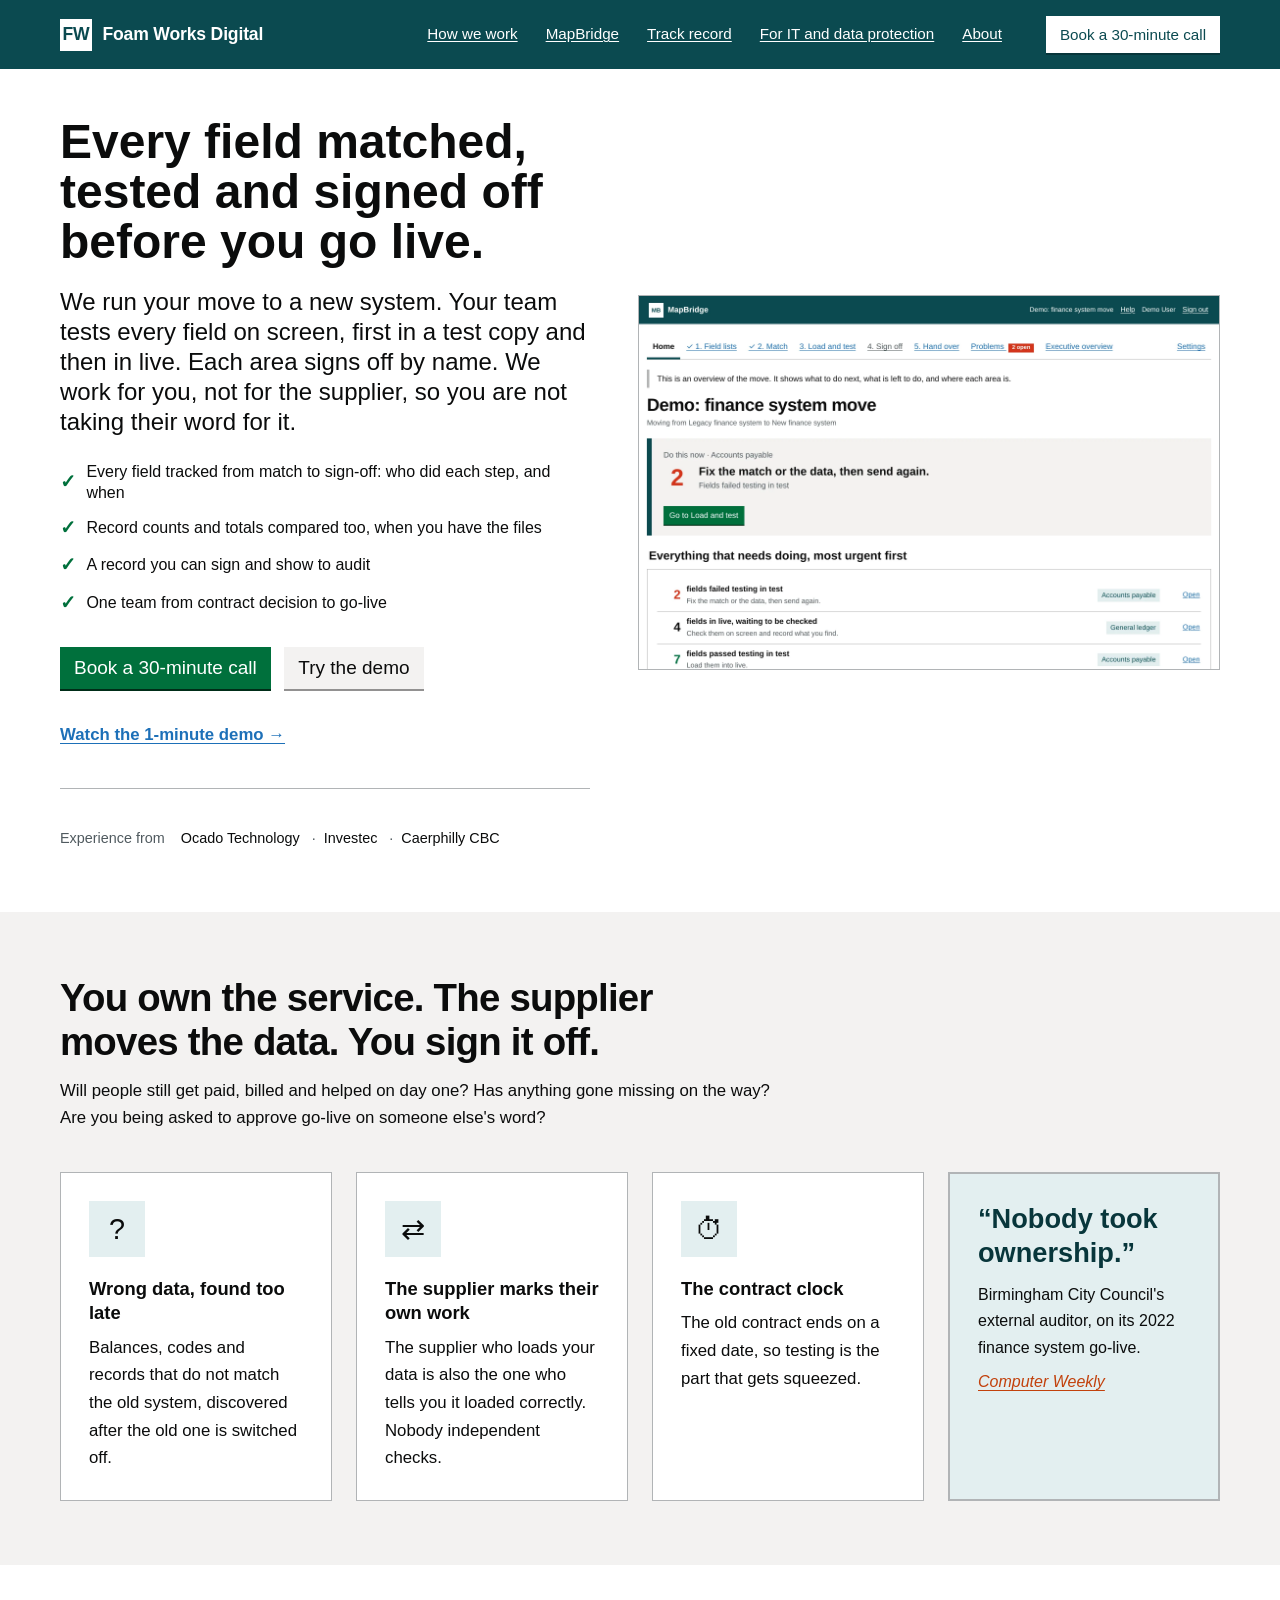
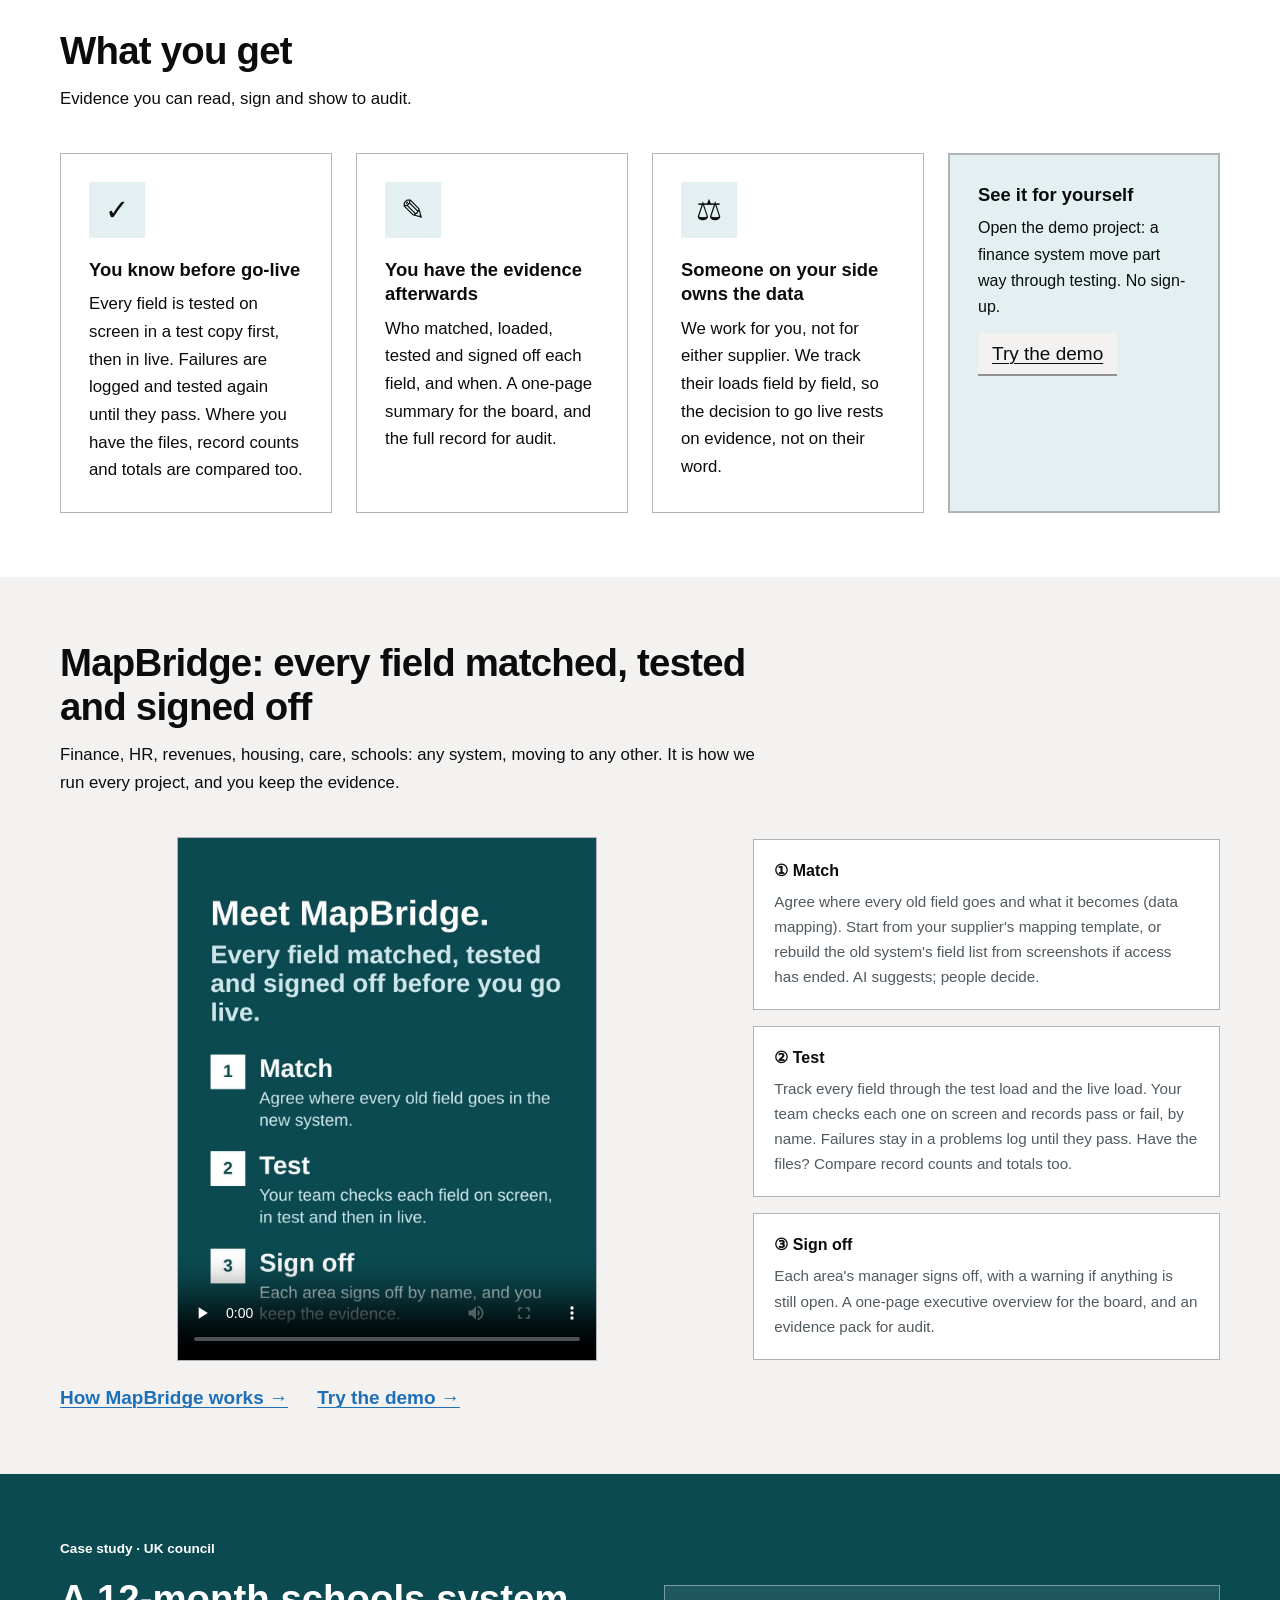
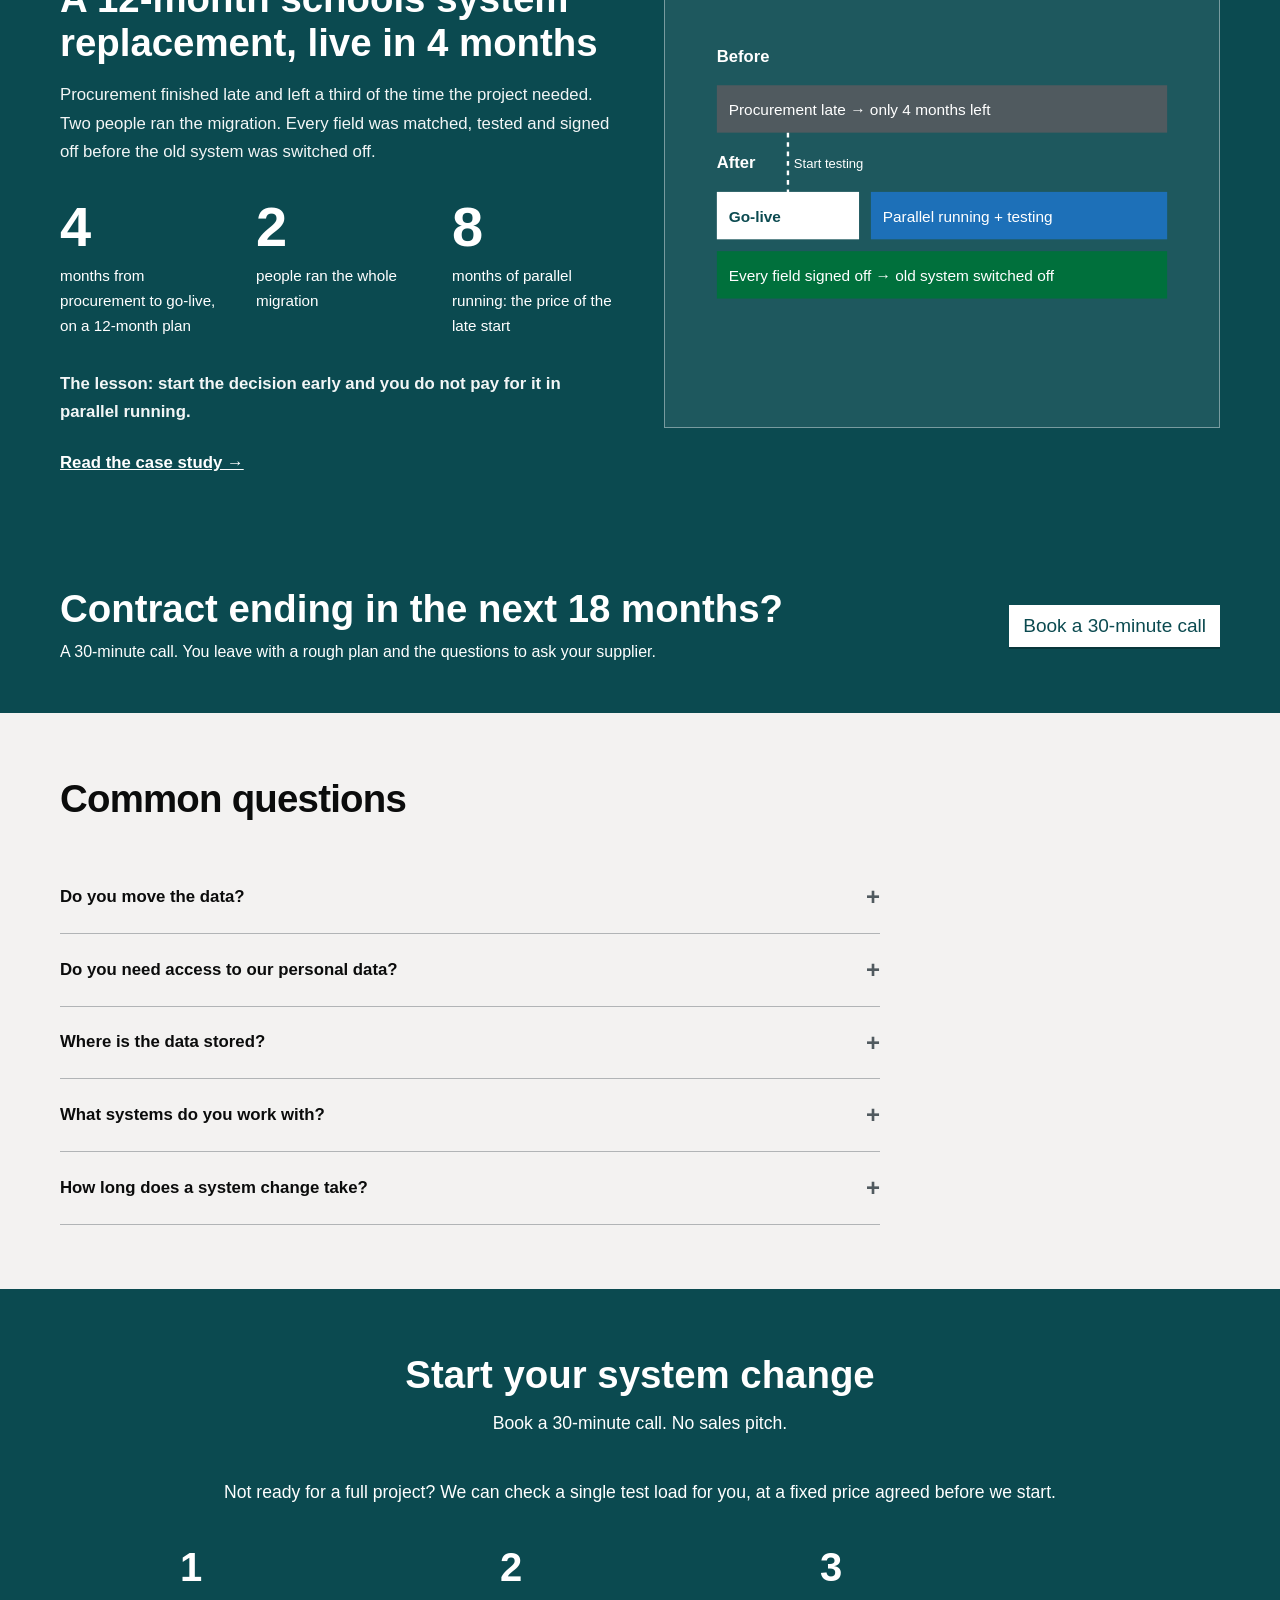
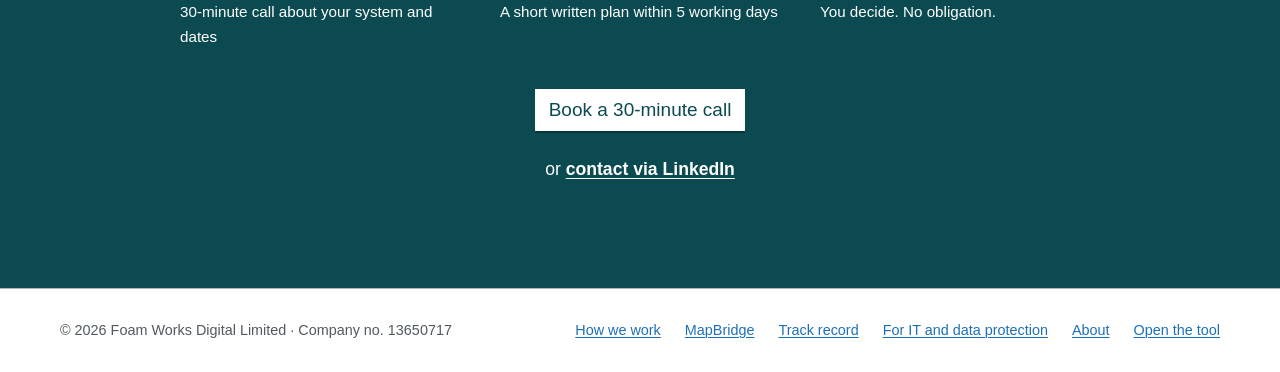
==== commit 9751154f: "New promo video: Match, Test, Sign off, in the new look Re-cut around how checking really happens: t" ====
--- a/index.html
+++ b/index.html
@@ -140,7 +140,7 @@
             <a href="https://www.linkedin.com/in/alexosfwd/" class="btn btn-primary">Book a 30-minute call</a>
             <a href="app.html#/demo" class="btn btn-secondary">Try the demo</a>
           </div>
-          <p class="hero-demo-link"><a href="#mapbridge">Watch the 70-second demo →</a></p>
+          <p class="hero-demo-link"><a href="#mapbridge">Watch the 1-minute demo →</a></p>
           <div class="experience-strip">
             <span class="experience-label">Experience from</span>
             <div class="experience-items">
@@ -230,7 +230,7 @@
         <div class="mapbridge-screenshot mapbridge-video">
           <video controls preload="none" playsinline poster="assets/mapbridge-demo-poster.jpg" width="1080" height="1350" style="width:100%;height:auto;display:block;background:#0b4a50">
             <source src="assets/mapbridge-demo.mp4" type="video/mp4">
-            <a href="assets/mapbridge-demo.mp4">Watch the MapBridge demo (MP4, 70 seconds)</a>
+            <a href="assets/mapbridge-demo.mp4">Watch the MapBridge demo (MP4, 1 minute)</a>
           </video>
         </div>
         <div class="feature-cards">
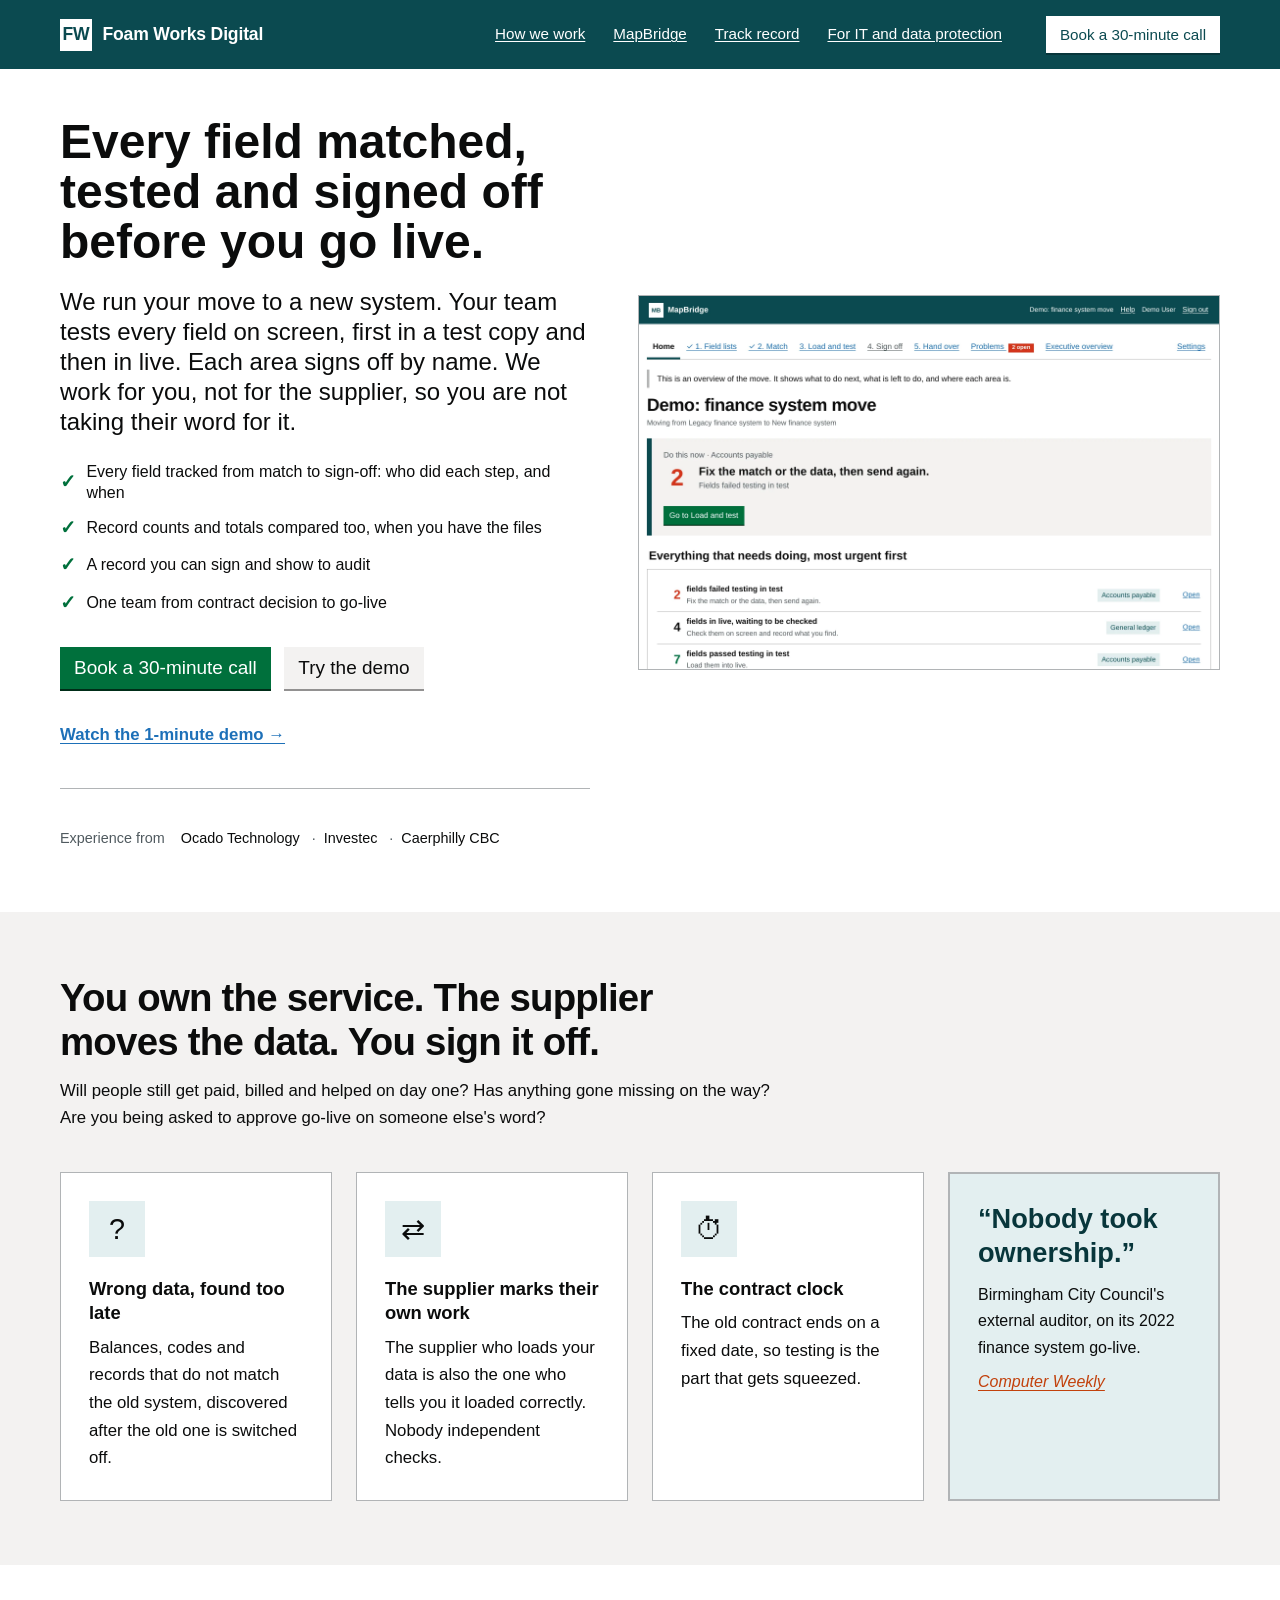
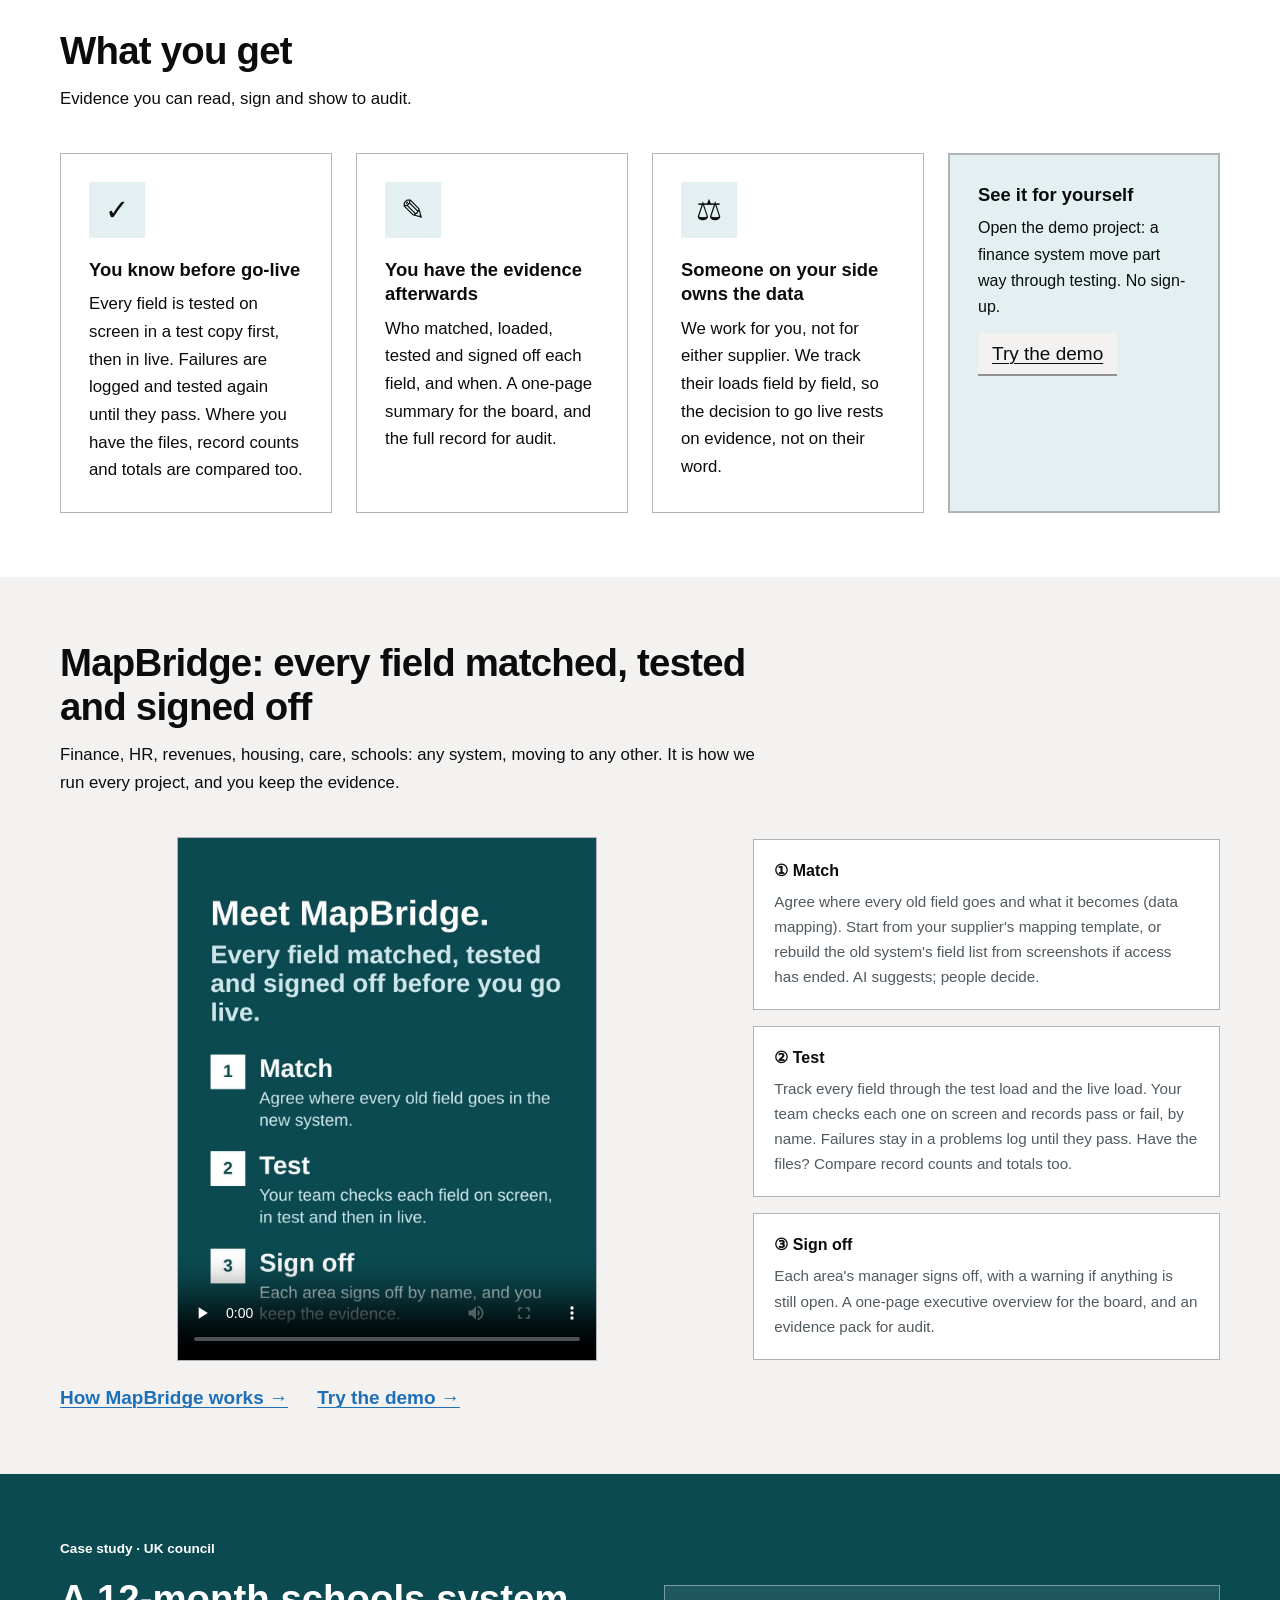
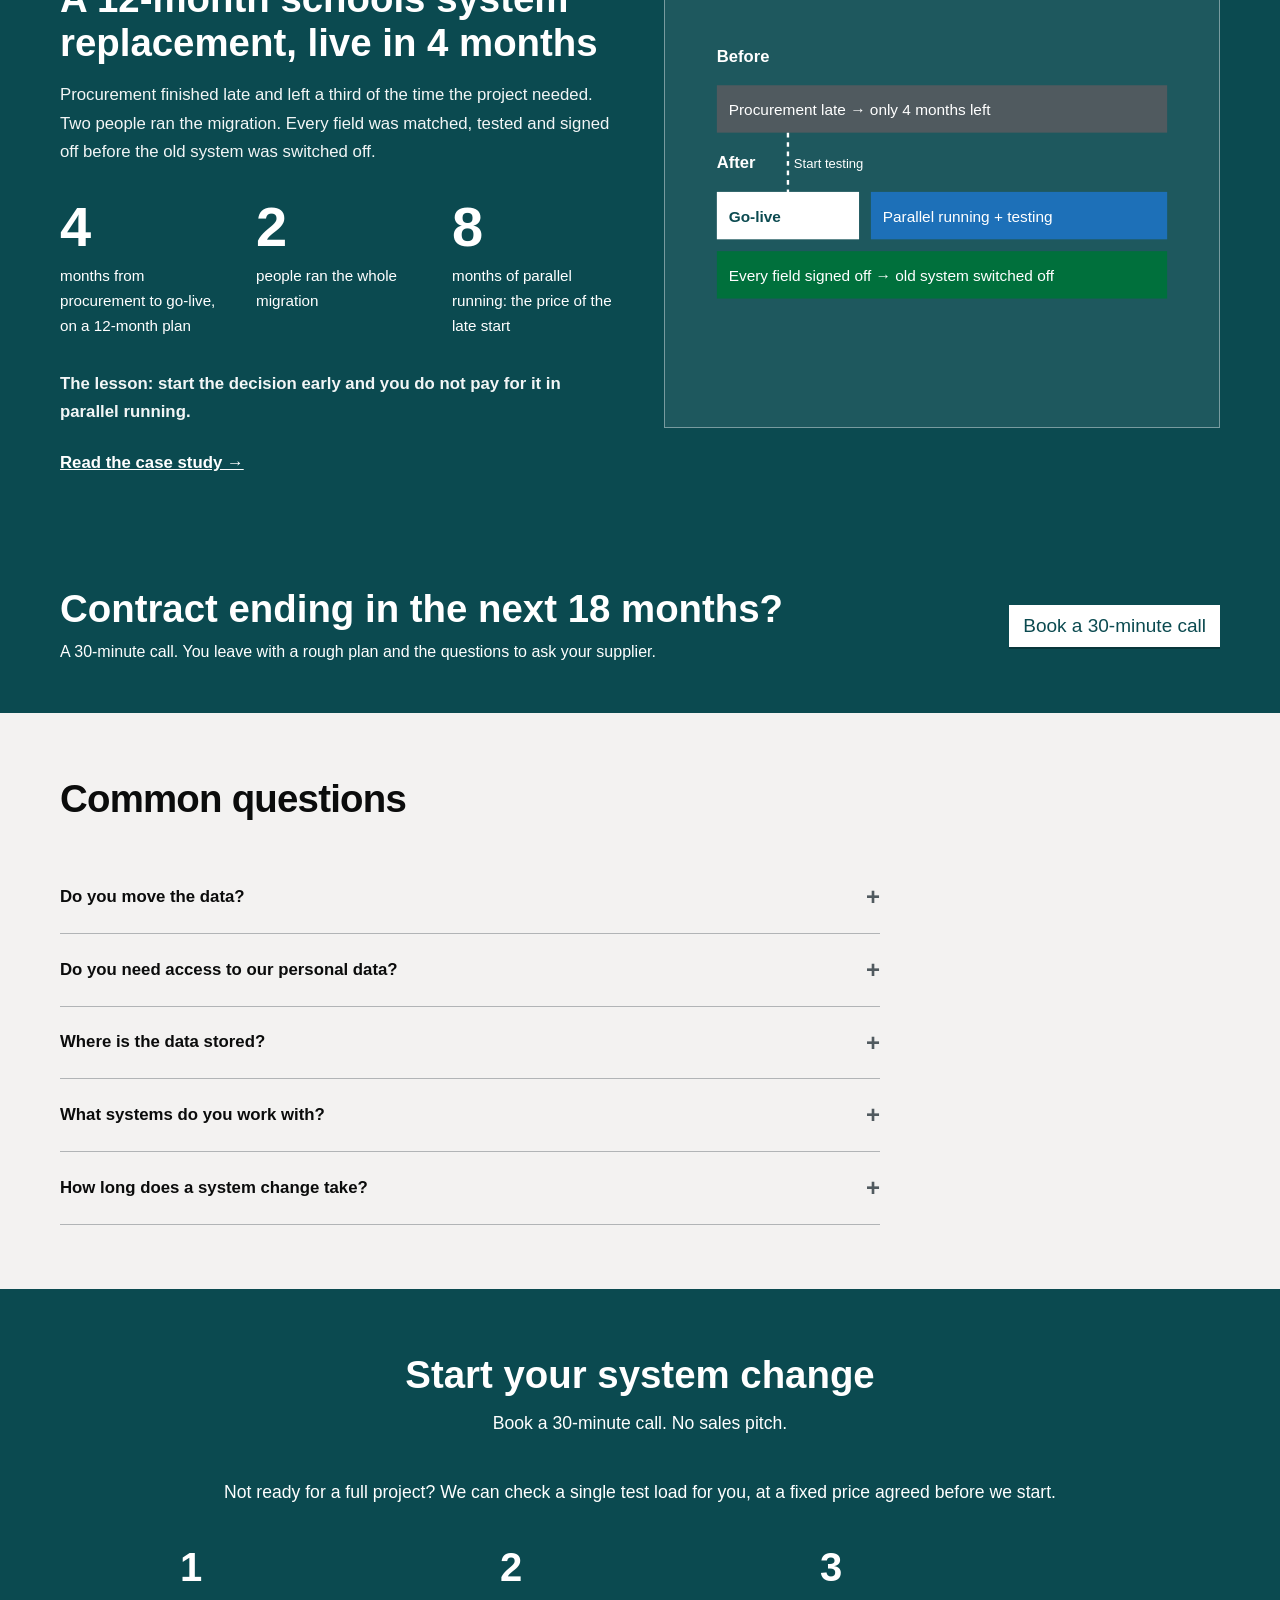
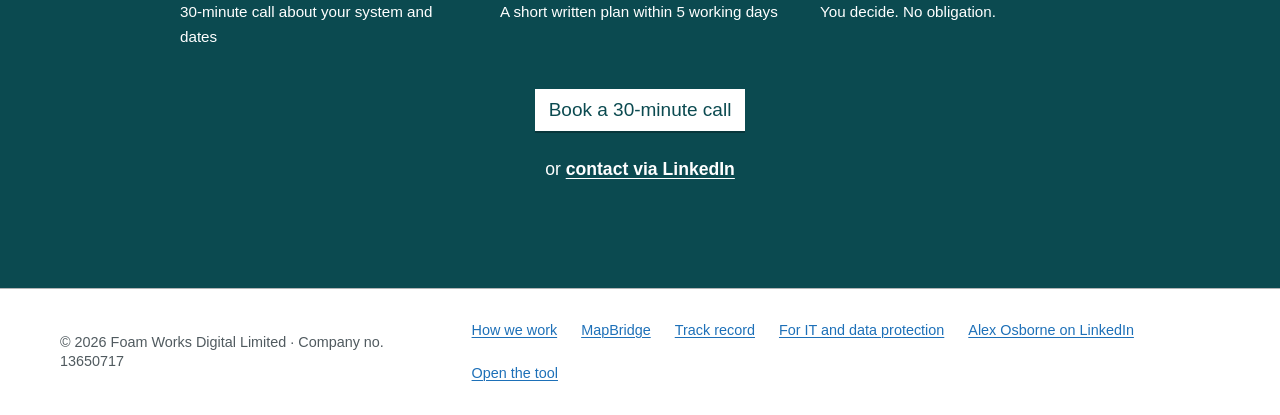
==== commit 41aeed64: "Remove the About page Alex shares the site from his LinkedIn profile, which covers who he is. About " ====
--- a/index.html
+++ b/index.html
@@ -2,6 +2,8 @@
 <html lang="en">
 <head>
   <meta charset="UTF-8">
+  <meta http-equiv="Content-Security-Policy" content="default-src 'self'; script-src 'self'; style-src 'self' 'unsafe-inline'; img-src 'self' data:; media-src 'self'; font-src 'self'; connect-src 'self'; object-src 'none'; base-uri 'self'; form-action 'self'; upgrade-insecure-requests">
+  <meta name="referrer" content="strict-origin-when-cross-origin">
   <meta name="viewport" content="width=device-width, initial-scale=1.0">
   
   <title>Foam Works Digital – moving councils to new systems</title>
@@ -106,7 +108,6 @@
         <a href="mapbridge.html">MapBridge</a>
         <a href="case-studies.html">Track record</a>
         <a href="it-and-dpo.html">For IT and data protection</a>
-        <a href="about.html">About</a>
         <!-- TODO: Replace with real booking link when available -->
         <a href="https://www.linkedin.com/in/alexosfwd/" class="btn btn-primary" style="margin-left: 1rem;">Book a 30-minute call</a>
       </div>
@@ -386,31 +387,12 @@
         <a href="mapbridge.html">MapBridge</a>
         <a href="case-studies.html">Track record</a>
         <a href="it-and-dpo.html">For IT and data protection</a>
-        <a href="about.html">About</a>
+        <a href="https://www.linkedin.com/in/alexosfwd/">Alex Osborne on LinkedIn</a>
         <a href="app.html">Open the tool</a>
       </div>
     </div>
   </footer>
 
-  <script>
-    // Mobile menu toggle
-    const mobileMenuBtn = document.getElementById('mobile-menu-btn');
-    const navLinks = document.getElementById('nav-links');
-    
-    if (mobileMenuBtn && navLinks) {
-      mobileMenuBtn.addEventListener('click', () => {
-        const open = navLinks.classList.toggle('active');
-        mobileMenuBtn.setAttribute('aria-expanded', open);
-      });
-      
-      // Close mobile menu when clicking a link
-      navLinks.querySelectorAll('a').forEach(link => {
-        link.addEventListener('click', () => {
-          navLinks.classList.remove('active');
-          mobileMenuBtn.setAttribute('aria-expanded', 'false');
-        });
-      });
-    }
-  </script>
+  <script src="js/site.js"></script>
 </body>
 </html>
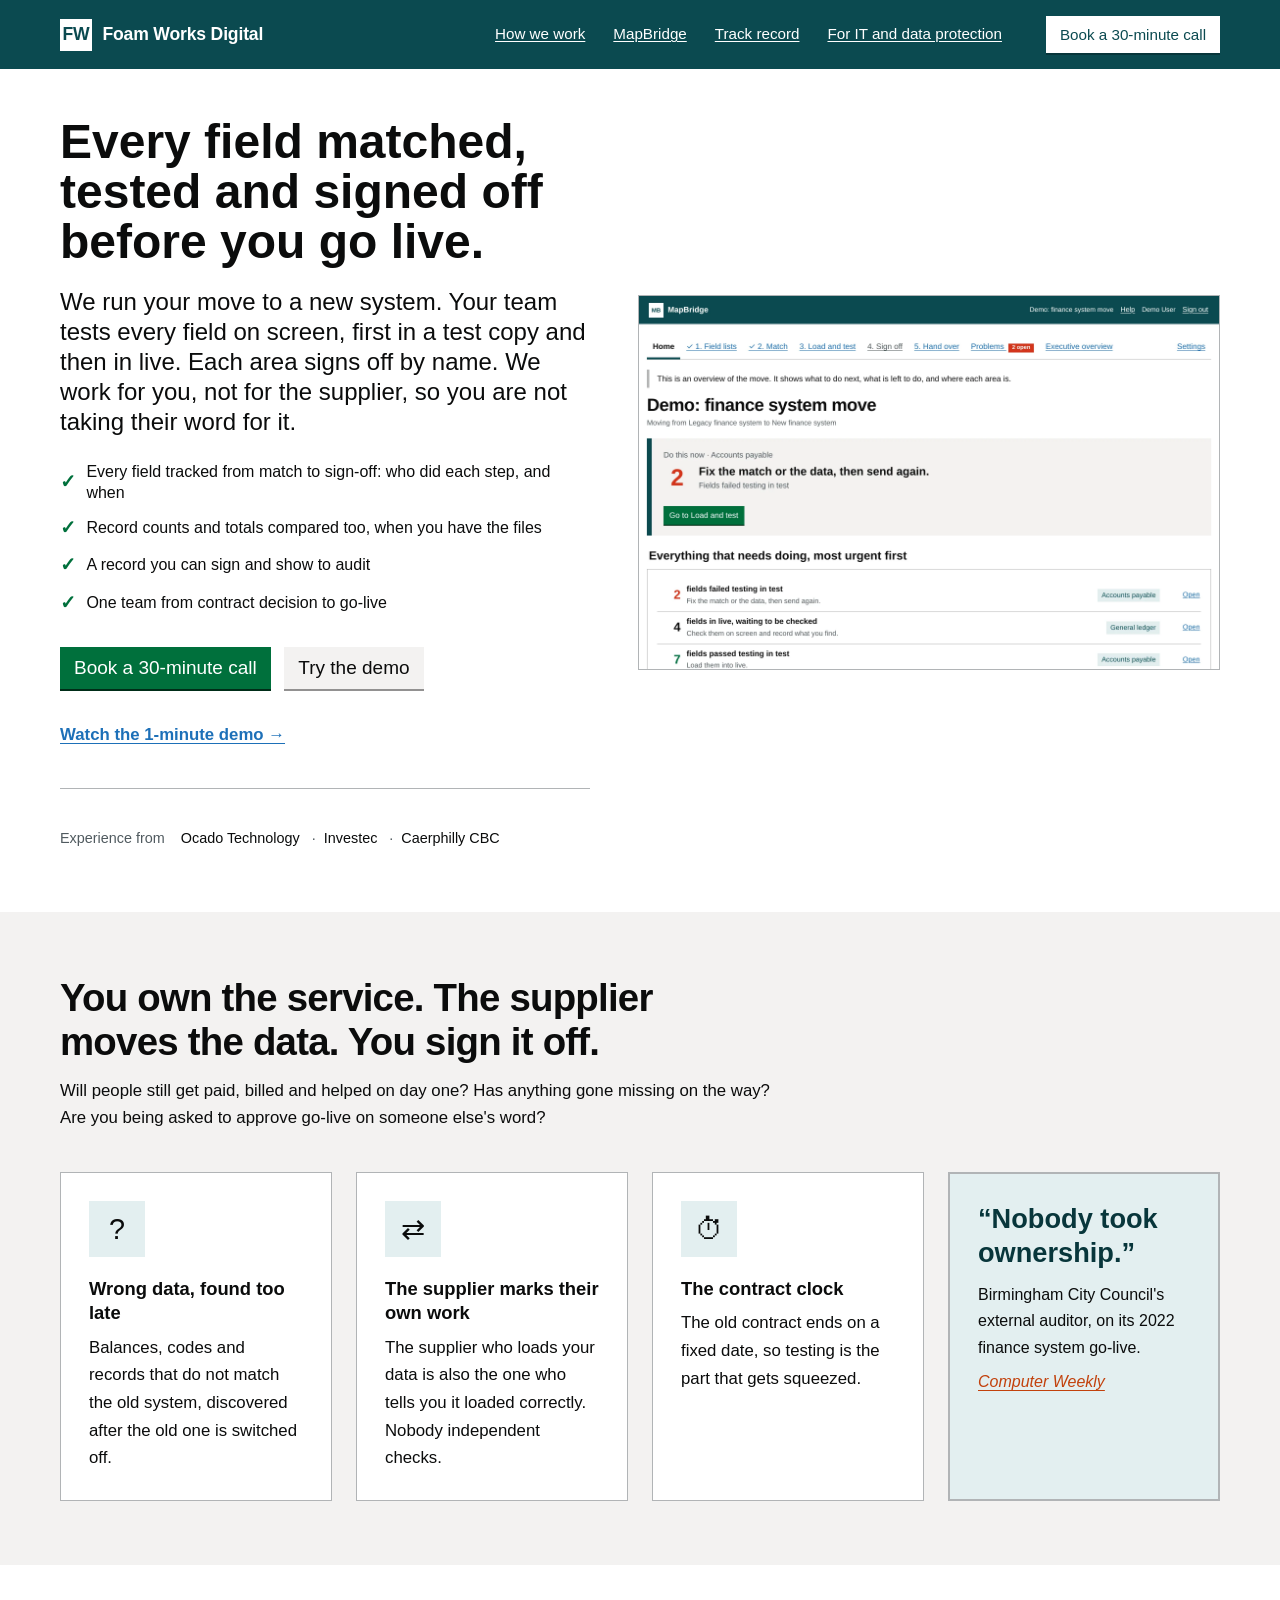
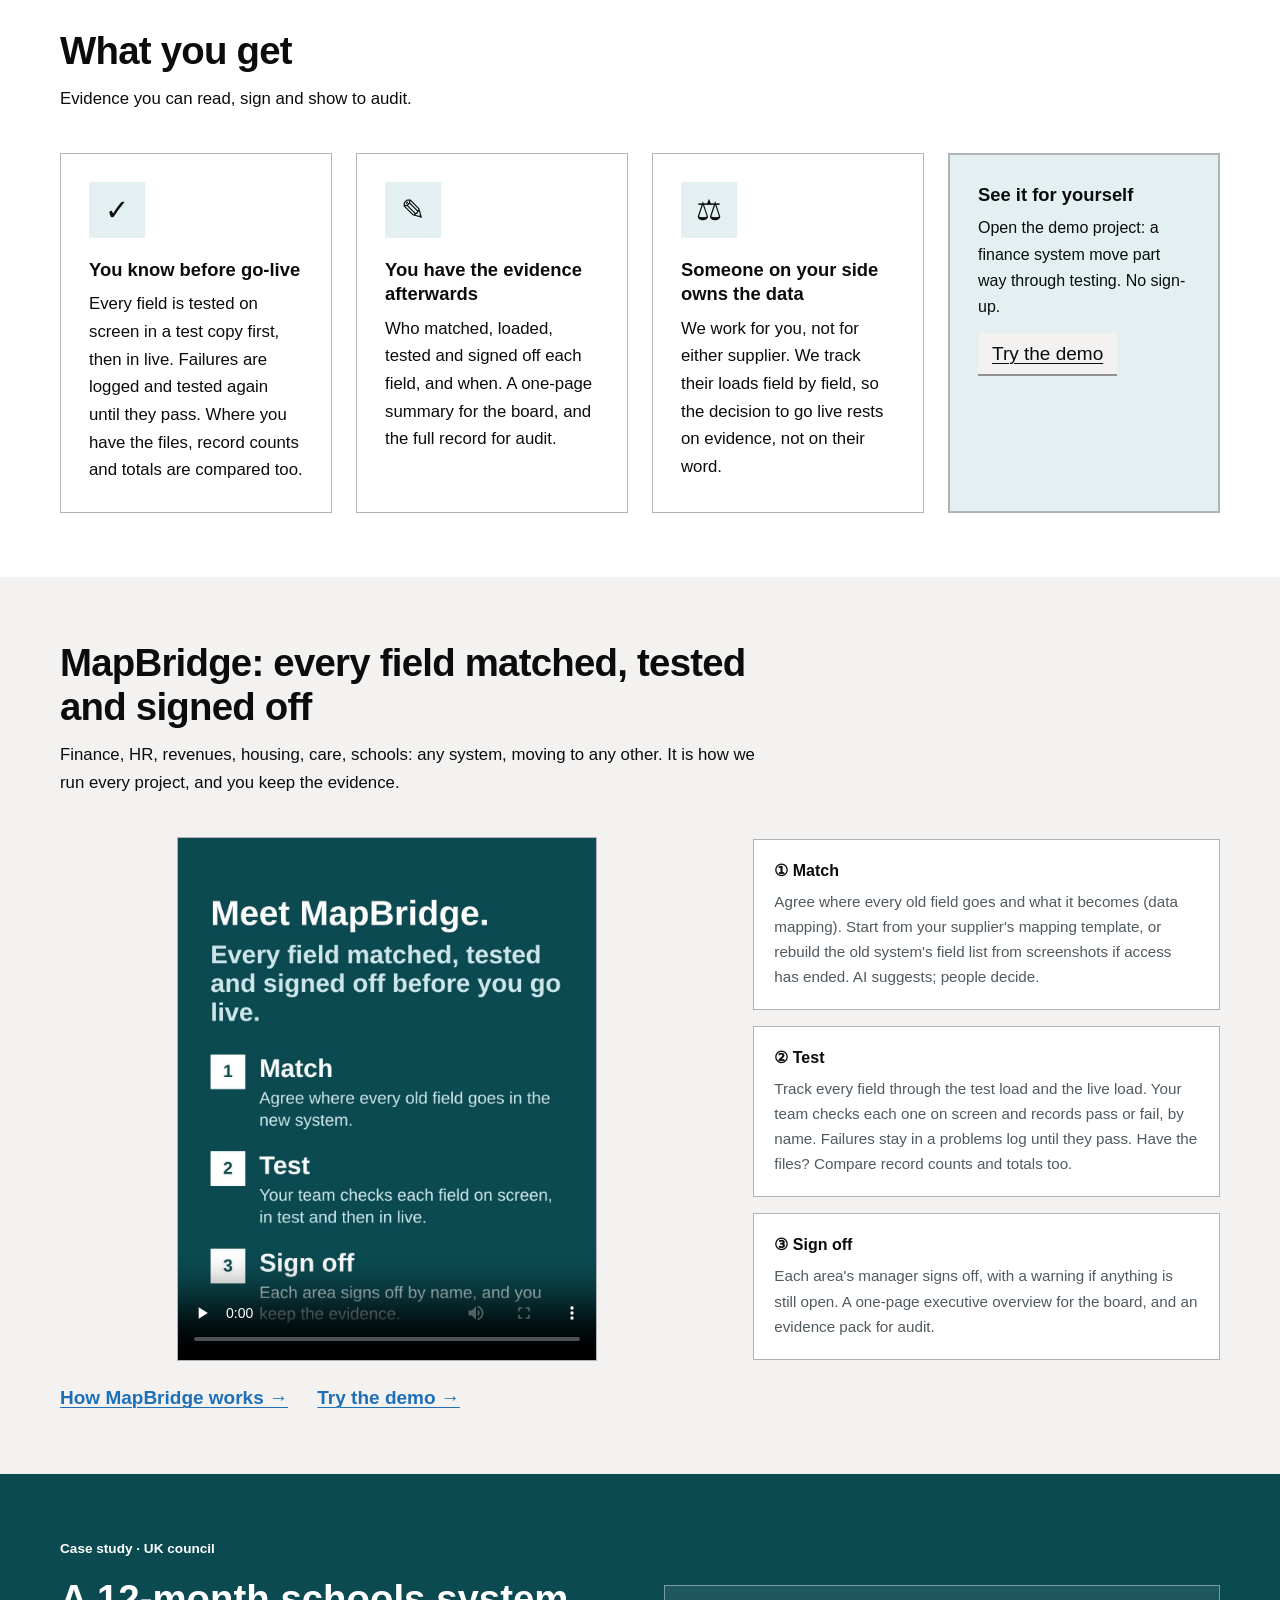
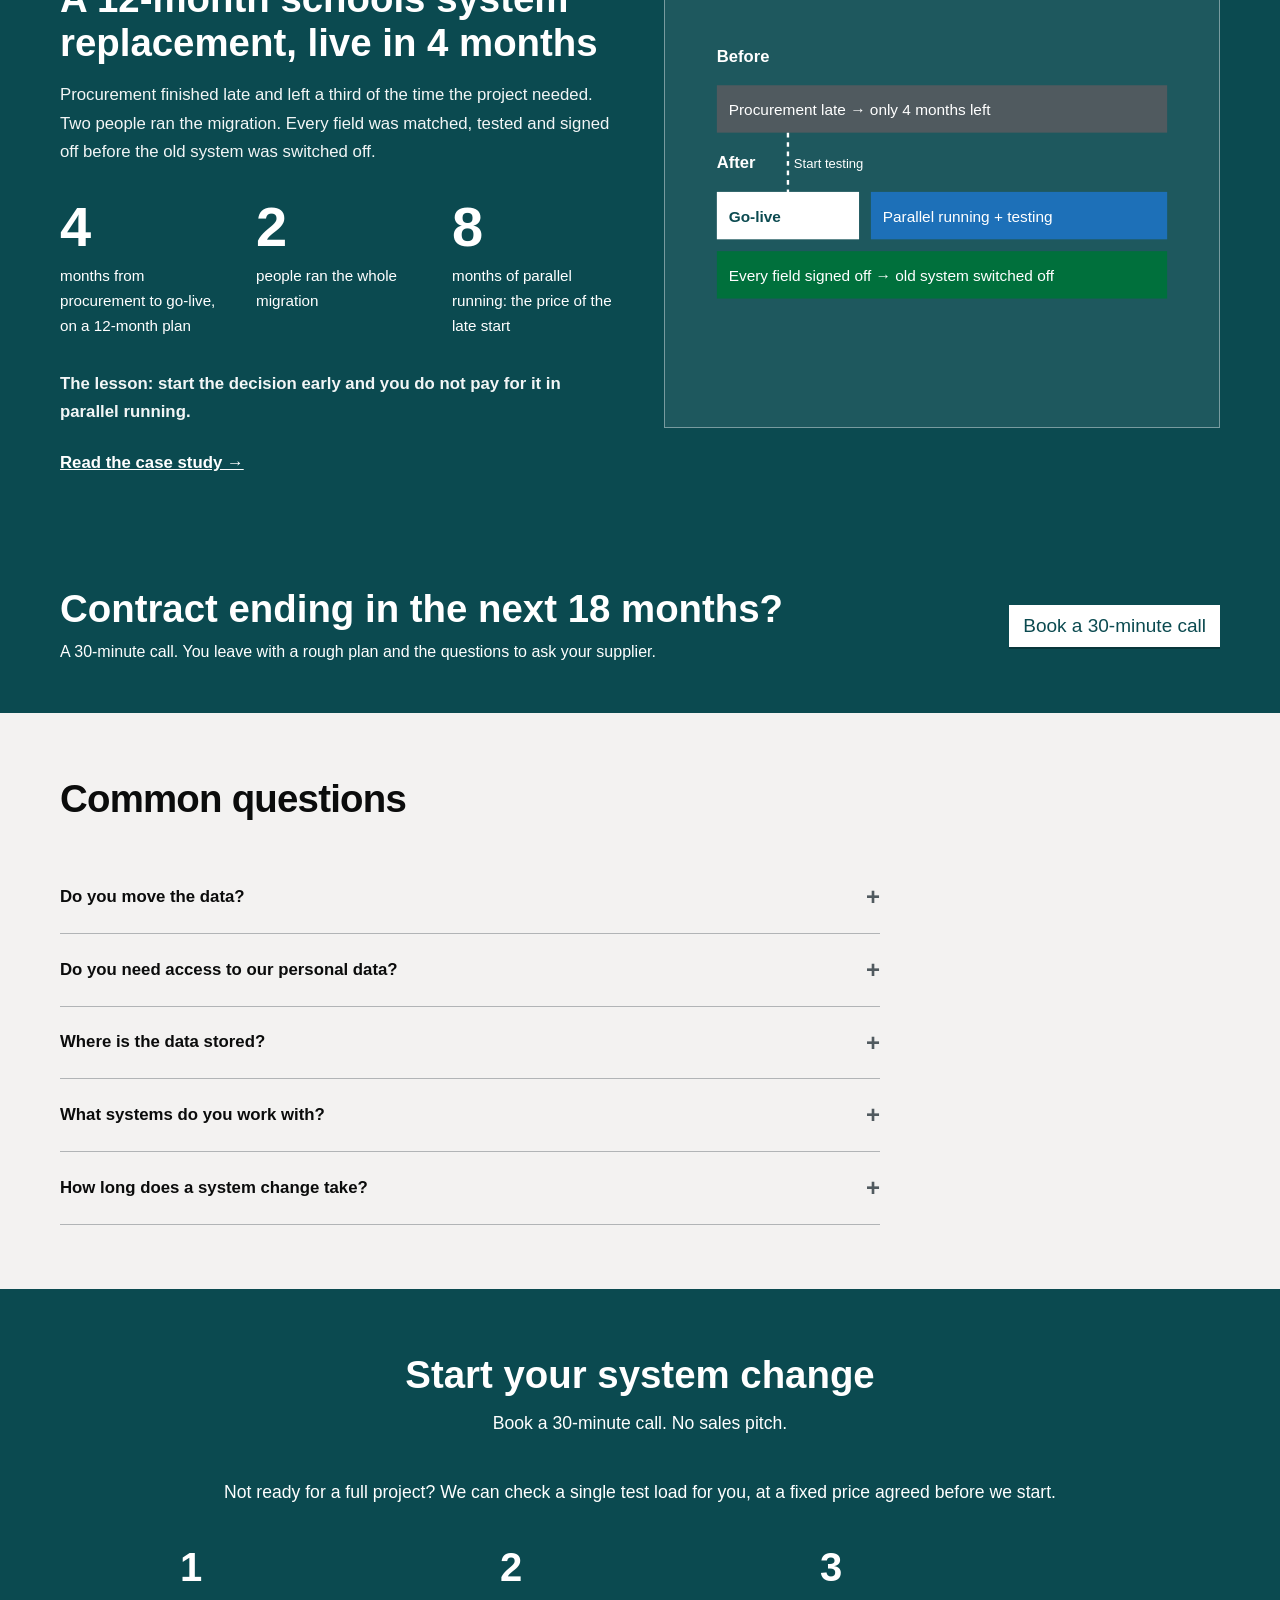
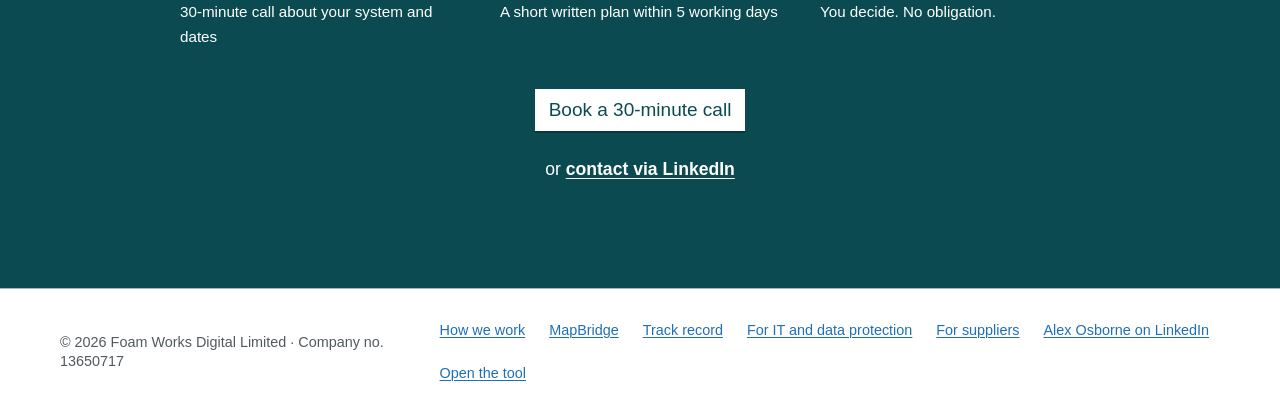
==== commit 7792b7f3: "Supplier area and ready field lists - System profiles: ready field lists holding field names, types " ====
--- a/index.html
+++ b/index.html
@@ -387,6 +387,7 @@
         <a href="mapbridge.html">MapBridge</a>
         <a href="case-studies.html">Track record</a>
         <a href="it-and-dpo.html">For IT and data protection</a>
+        <a href="app.html#/suppliers">For suppliers</a>
         <a href="https://www.linkedin.com/in/alexosfwd/">Alex Osborne on LinkedIn</a>
         <a href="app.html">Open the tool</a>
       </div>
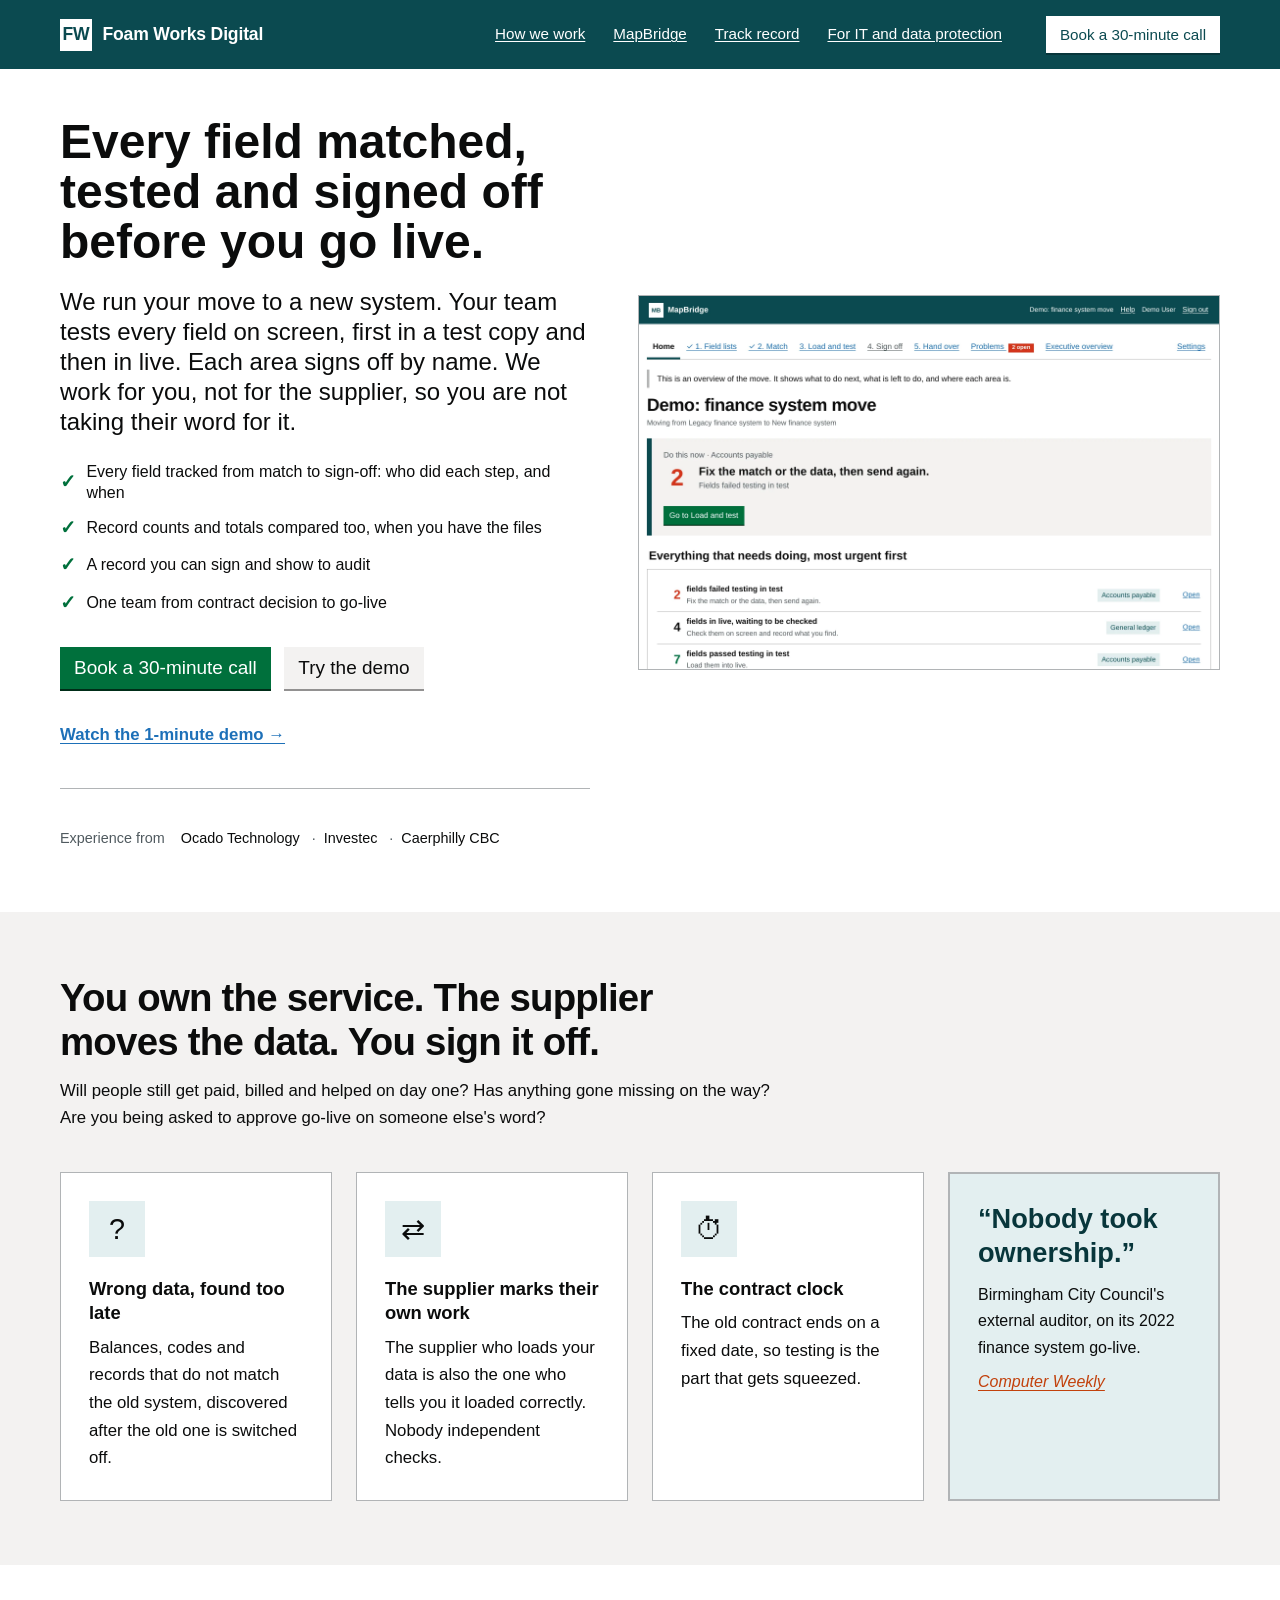
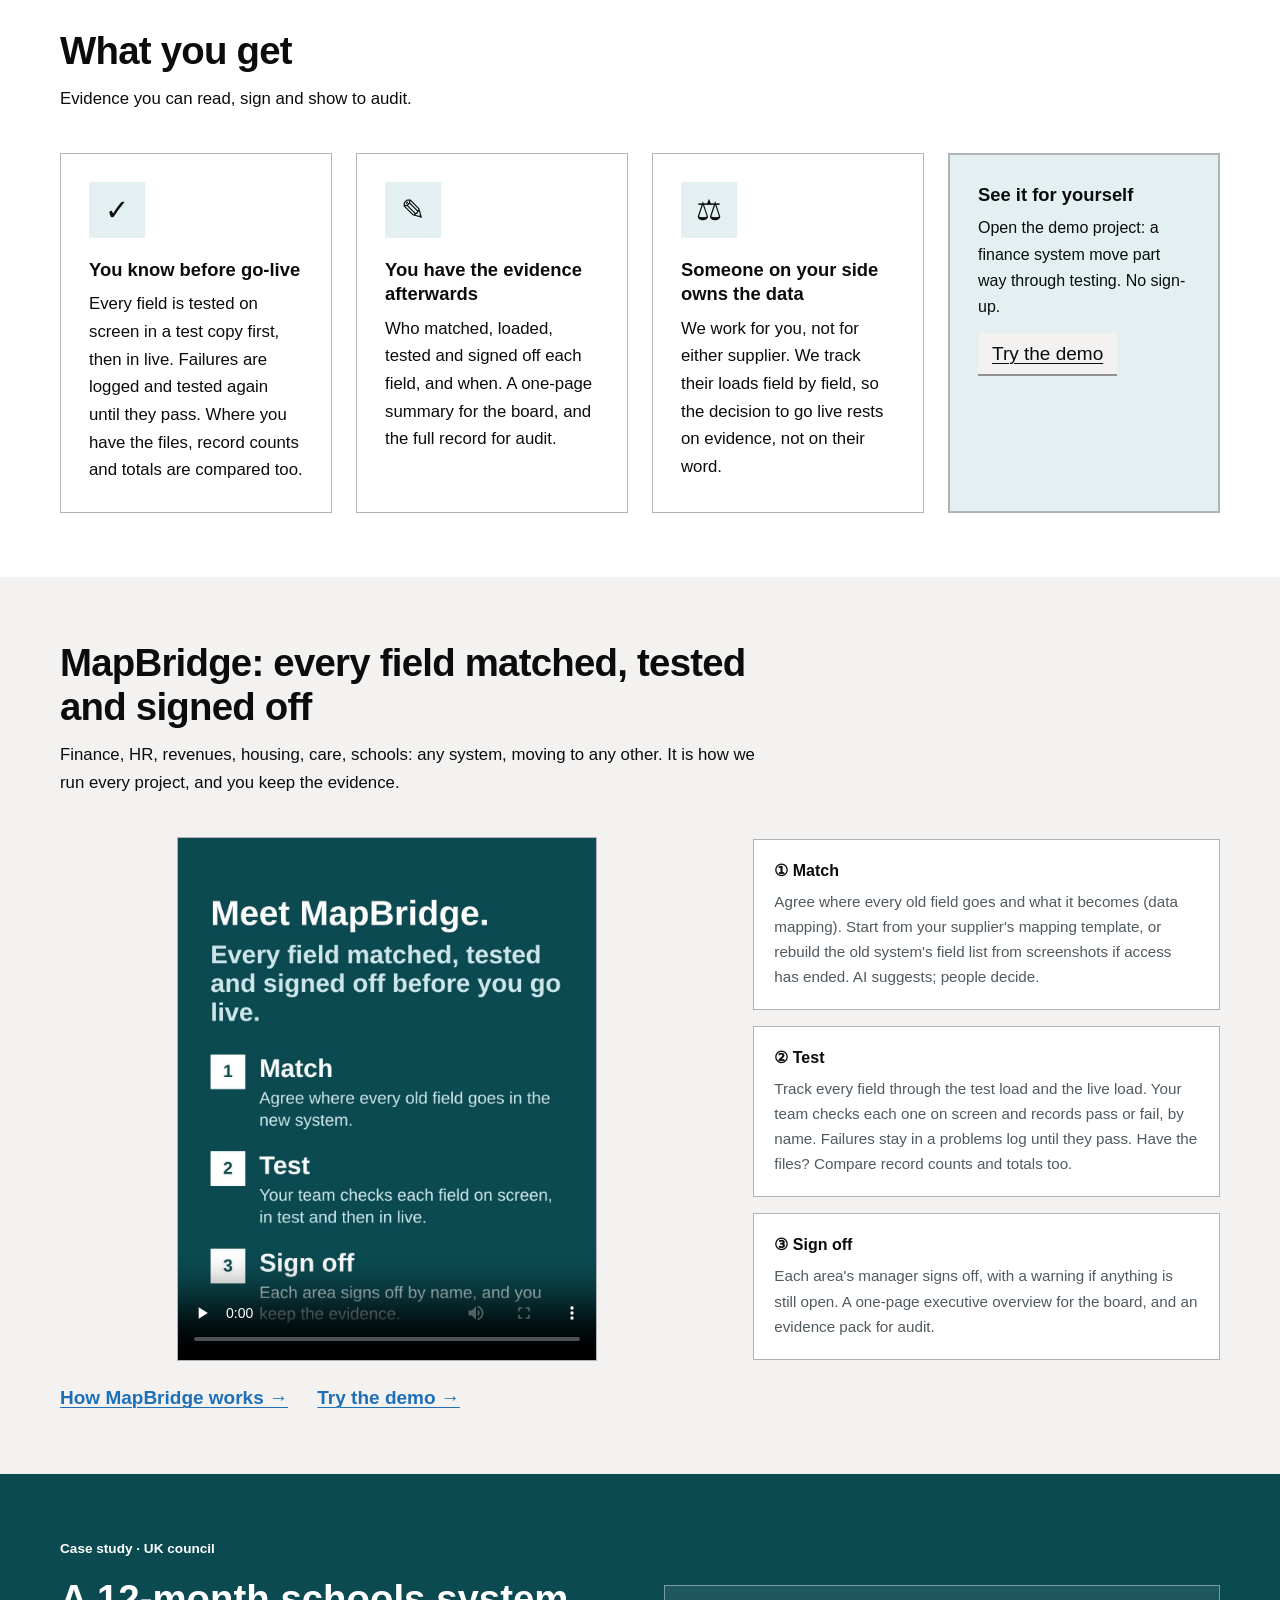
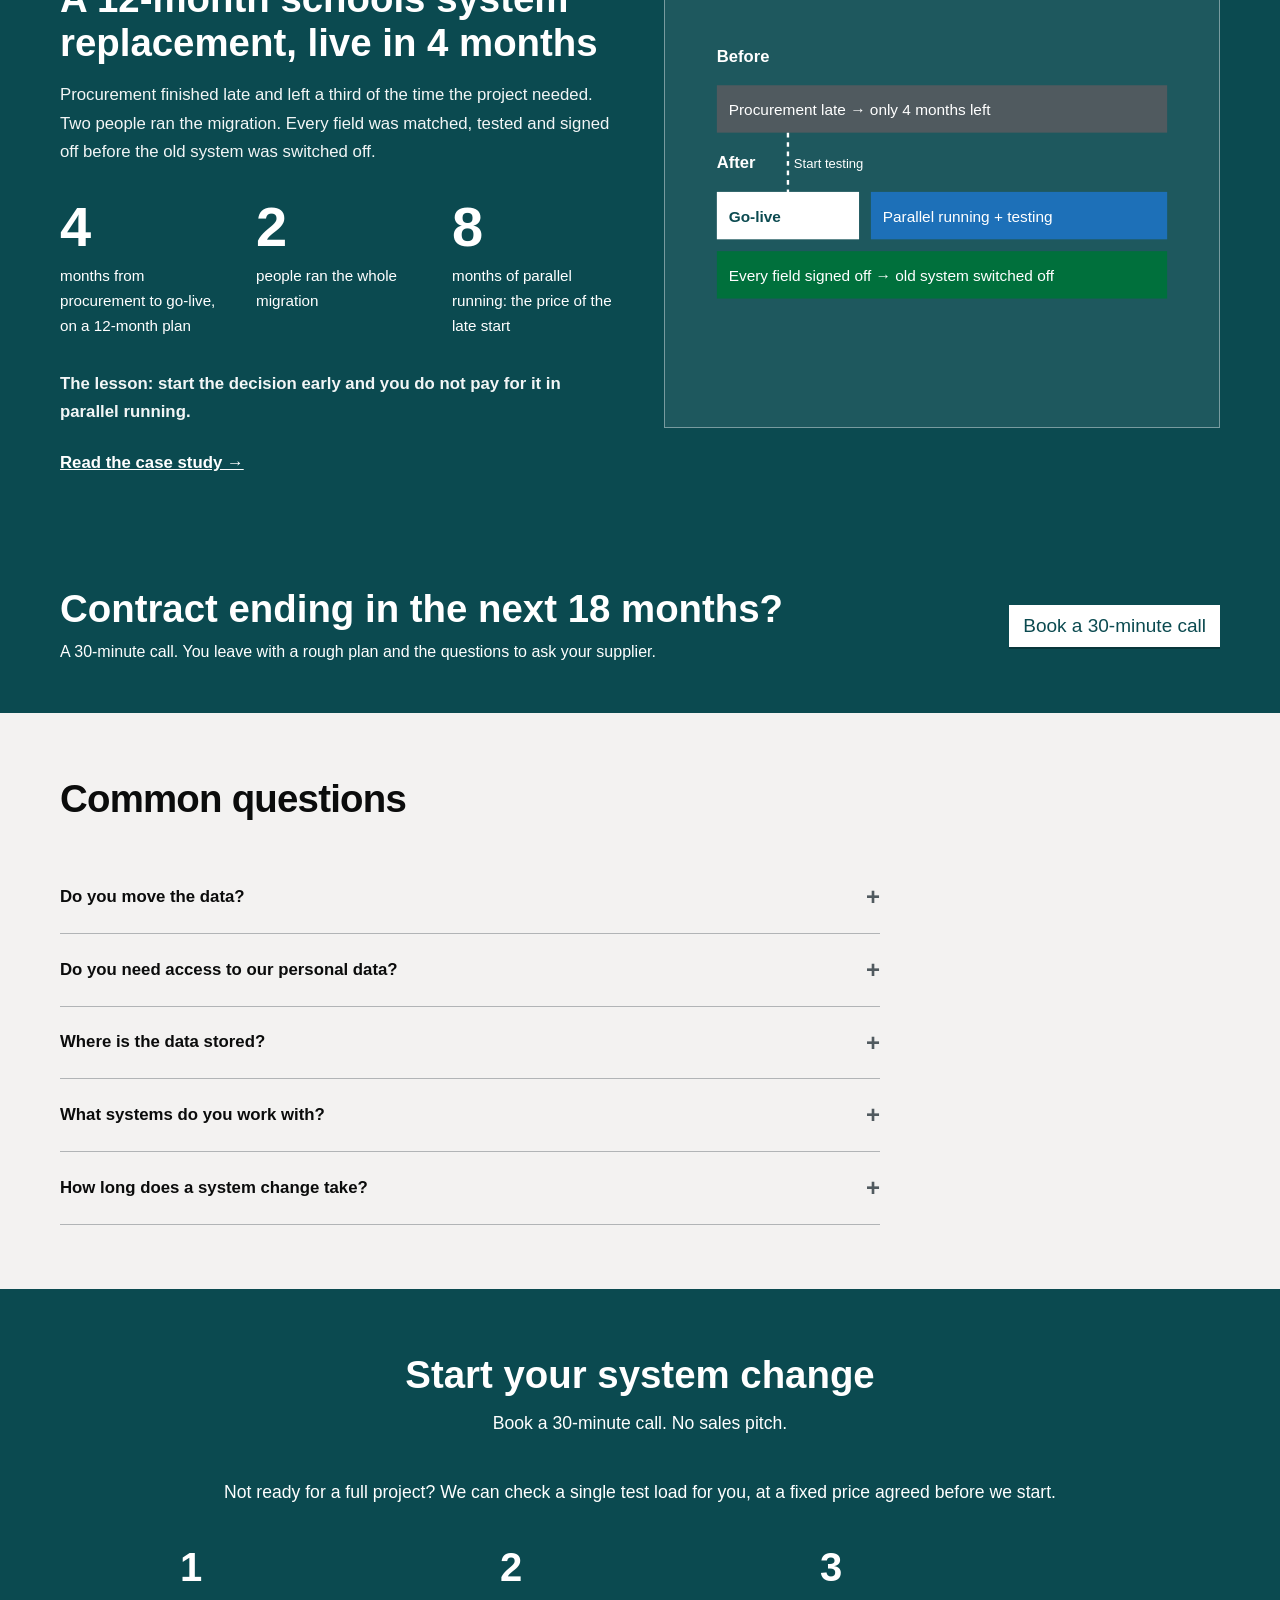
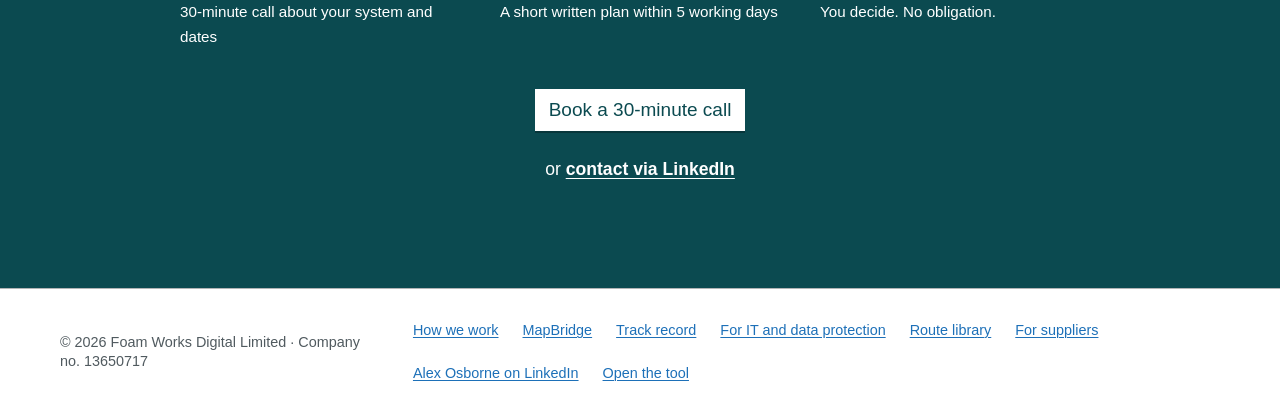
==== commit 09ece63c: "Route library page: open progress for councils and suppliers A public website page showing what the " ====
--- a/index.html
+++ b/index.html
@@ -387,6 +387,7 @@
         <a href="mapbridge.html">MapBridge</a>
         <a href="case-studies.html">Track record</a>
         <a href="it-and-dpo.html">For IT and data protection</a>
+        <a href="library.html">Route library</a>
         <a href="app.html#/suppliers">For suppliers</a>
         <a href="https://www.linkedin.com/in/alexosfwd/">Alex Osborne on LinkedIn</a>
         <a href="app.html">Open the tool</a>
--- a/styles.css
+++ b/styles.css
@@ -1222,3 +1222,42 @@
 .section-navy a.btn, .section-orange a.btn { text-decoration: none; }
 .section-navy .btn-primary, .section-orange .btn-primary { background: #fff; color: #0b4a50; box-shadow: 0 2px 0 #08363b; }
 .section-navy .btn-primary:hover, .section-orange .btn-primary:hover { background: #f3f2f1; color: #0b4a50; }
+
+/* Route library page */
+.lib-hero { padding-bottom: 2.5rem; }
+.lib-kicker { color: #505a5f; font-size: 1.1rem; margin: 0 0 0.25rem; }
+.lib-hero h1 { margin-bottom: 0.75rem; }
+.lib-sub { color: #505a5f; margin: 0 0 1.25rem; max-width: 46rem; }
+.lib-stats { display: grid; grid-template-columns: repeat(4, 1fr); gap: 1rem; margin-top: 2rem; }
+.lib-stat { border-top: 5px solid #0b4a50; background: #f3f2f1; padding: 1rem 1.1rem 1.1rem; display: flex; flex-direction: column; gap: 0.2rem; }
+.lib-stat-number { font-size: 3rem; line-height: 1.05; font-weight: 700; color: #0b0c0c; }
+.lib-stat-label { font-size: 1.05rem; color: #0b0c0c; }
+.lib-stat-note { font-size: 0.95rem; color: #0b4a50; font-weight: 700; }
+.lib-board { width: 100%; border-collapse: collapse; background: #fff; }
+.lib-board th, .lib-board td { text-align: left; vertical-align: top; padding: 0.8rem 1rem 0.8rem 0; border-bottom: 1px solid #b1b4b6; }
+.lib-board thead th { font-size: 1rem; }
+.lib-board tbody th { font-weight: 700; padding-left: 0.75rem; }
+.lib-board thead th:first-child { padding-left: 0.75rem; }
+.lib-status { display: inline-block; font-weight: 700; font-size: 0.95rem; padding: 0.1rem 0.55rem; border: 1px solid; }
+.lib-status-ready { background: #cce2d8; color: #005a30; border-color: #005a30; }
+.lib-status-planned { background: #e3eff0; color: #0b4a50; border-color: #0b4a50; }
+.lib-status-none { background: #f3f2f1; color: #505a5f; border-color: #b1b4b6; }
+.lib-muted { color: #505a5f; }
+.lib-cards { display: grid; grid-template-columns: repeat(auto-fit, minmax(300px, 1fr)); gap: 1.25rem; }
+.lib-card { border: 1px solid #b1b4b6; padding: 1.25rem; background: #fff; }
+.lib-card h3 { font-size: 1.2rem; margin: 0 0 0.5rem; }
+.lib-card p { margin: 0 0 0.6rem; font-size: 0.97rem; }
+.lib-card-meta { color: #505a5f; }
+.lib-badge { display: inline-block; font-weight: 700; font-size: 0.85rem; padding: 0.05rem 0.5rem; border: 1px solid #505a5f; background: #f3f2f1; color: #0b0c0c; margin-right: 0.4rem; }
+.lib-badge-supplier { background: #e3eff0; color: #0b4a50; border-color: #0b4a50; }
+.lib-log { list-style: none; padding: 0; margin: 0; }
+.lib-log li { display: grid; grid-template-columns: 11rem 1fr; gap: 1rem; padding: 0.6rem 0; border-bottom: 1px solid #b1b4b6; }
+.lib-log time { font-weight: 700; }
+.lib-cta h2 { font-size: 1.5rem; margin-bottom: 0.6rem; }
+.lib-cta p { margin: 0 0 0.9rem; }
+@media (max-width: 760px) {
+  .lib-stats { grid-template-columns: 1fr 1fr; }
+  .lib-stat-number { font-size: 2.25rem; }
+  .lib-log li { grid-template-columns: 1fr; gap: 0.1rem; }
+  .lib-board th, .lib-board td { padding-right: 0.5rem; }
+}
